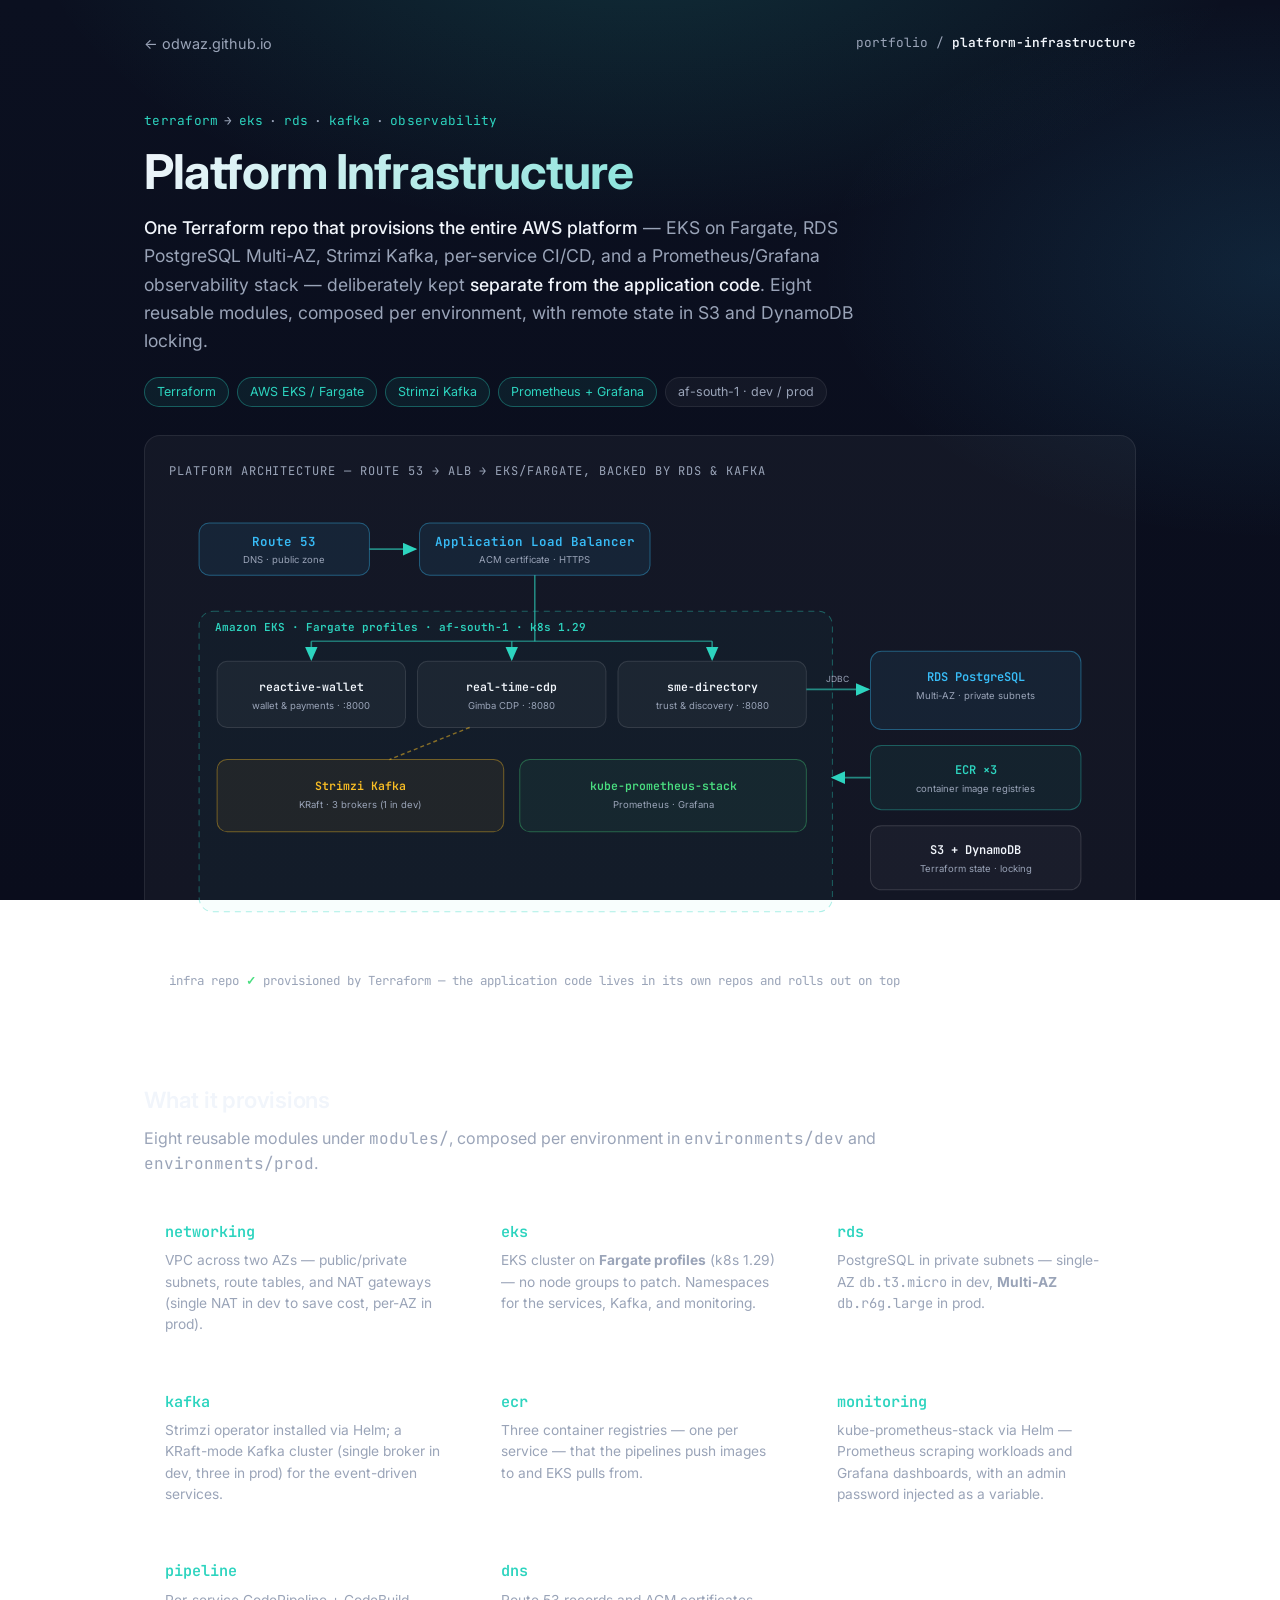
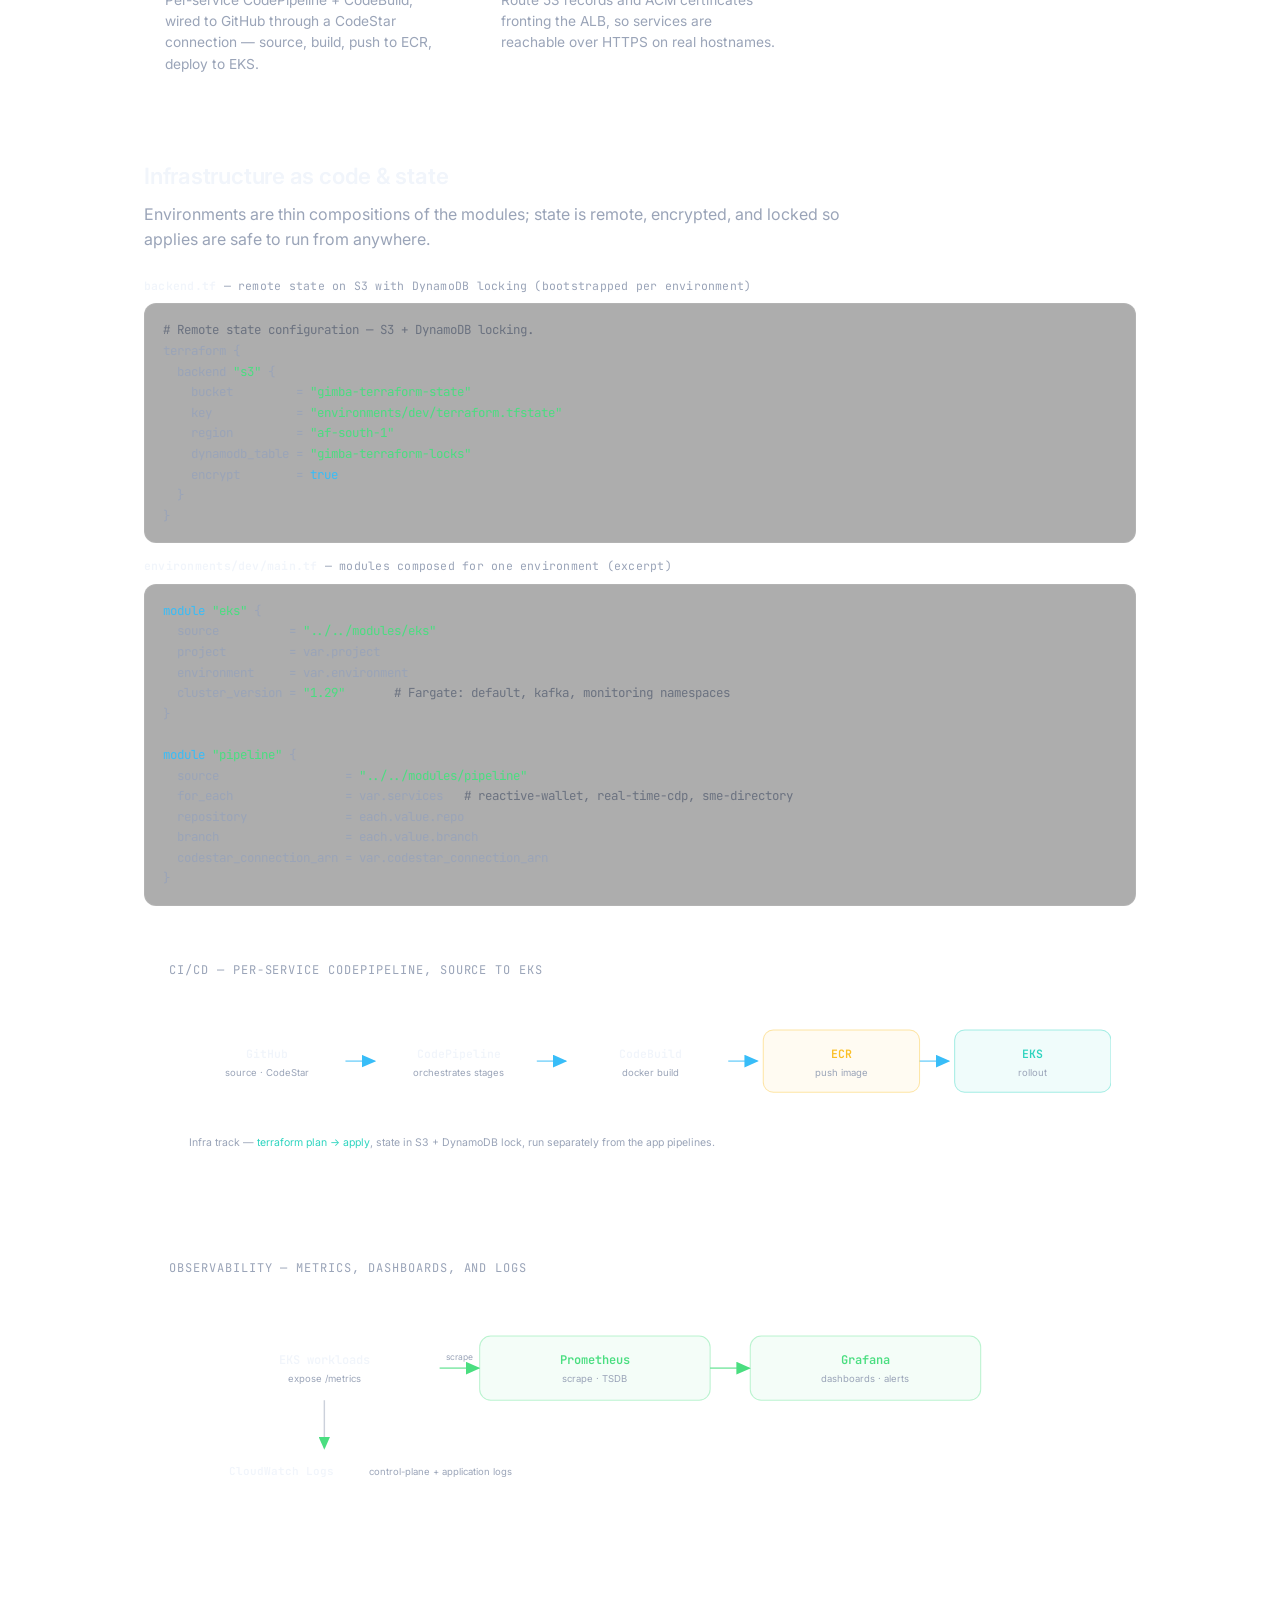
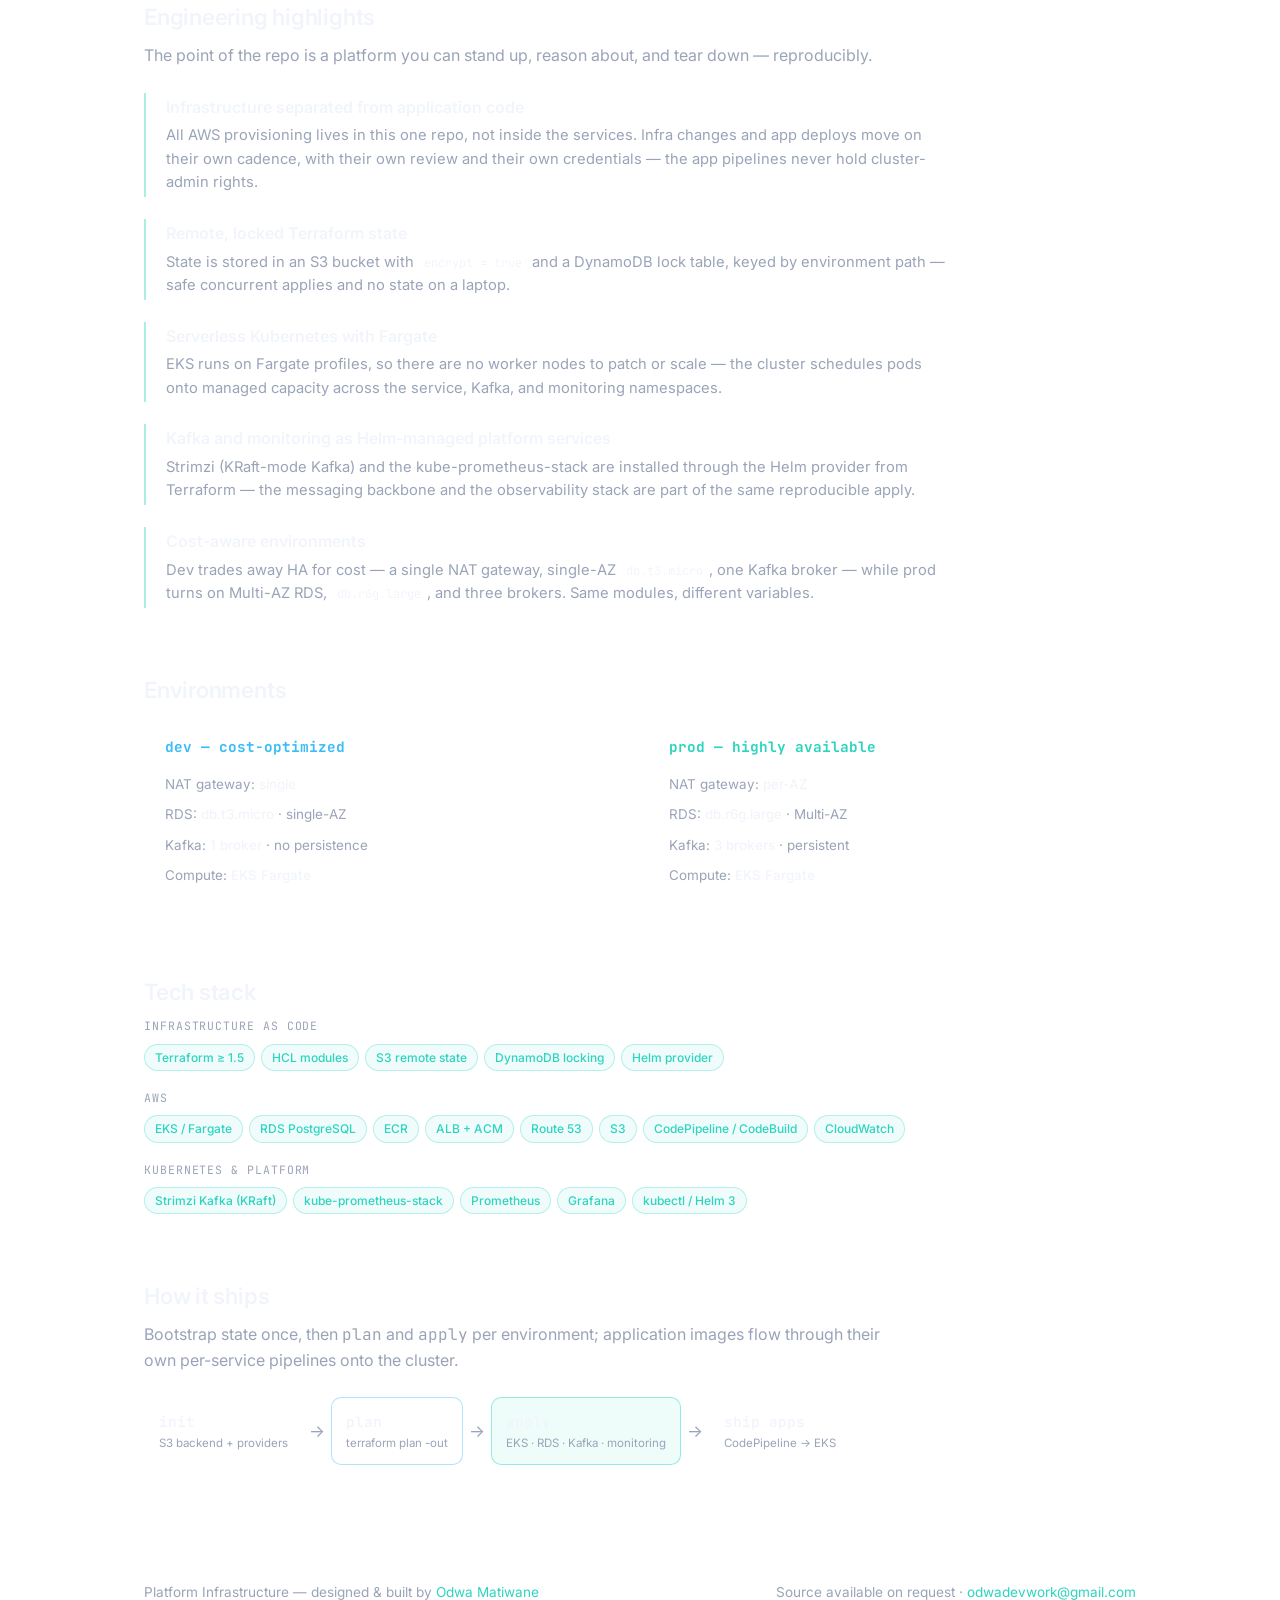
==== platform/index.html @ 1a5d166e "Portfolio: serve Platform write-up at /platform/ to avoid Pages URL clash The platform-infrastructur" ====
<!DOCTYPE html>
<html lang="en">
<head>
<meta charset="utf-8">
<meta name="viewport" content="width=device-width, initial-scale=1">
<title>Platform Infrastructure — Terraform, EKS &amp; Observability on AWS | Odwa Matiwane</title>
<meta name="description" content="One Terraform repo provisioning the whole AWS platform — EKS on Fargate, RDS PostgreSQL Multi-AZ, Strimzi Kafka, per-service CodePipeline, and Prometheus/Grafana — kept separate from application code.">
<link rel="icon" href="data:image/svg+xml,%3Csvg xmlns='http://www.w3.org/2000/svg' viewBox='0 0 64 64'%3E%3Cdefs%3E%3ClinearGradient id='g' x1='0' y1='0' x2='1' y2='1'%3E%3Cstop offset='0' stop-color='%232dd4bf'/%3E%3Cstop offset='.5' stop-color='%2338bdf8'/%3E%3Cstop offset='1' stop-color='%237aa2ff'/%3E%3C/linearGradient%3E%3C/defs%3E%3Ccircle cx='32' cy='32' r='32' fill='url(%23g)'/%3E%3Ctext x='32' y='42' font-family='Arial,sans-serif' font-size='26' font-weight='700' text-anchor='middle' fill='%230b1020'%3EOM%3C/text%3E%3C/svg%3E">
<link href="https://fonts.googleapis.com/css2?family=Inter:wght@400;500;600;700&family=JetBrains+Mono:wght@400;600&display=swap" rel="stylesheet">
<style>
  :root {
    --bg: #0b1020;
    --panel: rgba(255, 255, 255, 0.04);
    --border: rgba(255, 255, 255, 0.08);
    --border-strong: rgba(255, 255, 255, 0.18);
    --text: #f1f5fb;
    --muted: #9aa4b8;
    --accent: #2dd4bf;
    --accent-2: #38bdf8;
    --good: #4ade80;
    --amber: #fbbf24;
  }
  * { box-sizing: border-box; }
  html, body { margin: 0; padding: 0; }
  body {
    color: var(--text);
    font-family: 'Inter', -apple-system, BlinkMacSystemFont, "Segoe UI", Helvetica, Arial, sans-serif;
    line-height: 1.6;
    font-size: 16px;
    -webkit-font-smoothing: antialiased;
    min-height: 100vh;
    background:
      radial-gradient(ellipse 80% 60% at 50% -10%, rgba(45, 212, 191, 0.16), transparent 60%),
      radial-gradient(ellipse 60% 50% at 100% 30%, rgba(56, 189, 248, 0.12), transparent 60%),
      linear-gradient(180deg, #0b1020 0%, #0a0d1c 100%);
    background-attachment: fixed;
  }
  code, .mono { font-family: 'JetBrains Mono', ui-monospace, SFMono-Regular, Menlo, monospace; }
  a { color: var(--accent); text-decoration: none; transition: color 0.15s; }
  a:hover { color: var(--accent-2); }
  a:focus-visible { outline: 2px solid var(--accent); outline-offset: 3px; border-radius: 4px; }
  .wrap { max-width: 1040px; margin: 0 auto; padding: 32px 24px 80px; }

  .topbar {
    display: flex; justify-content: space-between; align-items: center;
    gap: 16px; flex-wrap: wrap; margin-bottom: 56px;
    font-size: 0.9rem;
  }
  .topbar .back { color: var(--muted); }
  .topbar .back:hover { color: var(--accent); }
  .topbar .crumb { color: var(--muted); font-family: 'JetBrains Mono', monospace; font-size: 0.8rem; }
  .topbar .crumb b { color: var(--text); font-weight: 600; }

  .eyebrow {
    font-family: 'JetBrains Mono', monospace;
    font-size: 0.8rem; letter-spacing: 0.02em;
    color: var(--accent);
    margin: 0 0 14px;
  }
  .eyebrow .sep { color: var(--muted); padding: 0 6px; }
  h1 {
    margin: 0 0 16px;
    font-size: clamp(2rem, 5vw, 3rem);
    font-weight: 700;
    letter-spacing: -0.02em;
    line-height: 1.1;
    background: linear-gradient(135deg, #f1f5fb 0%, #2dd4bf 100%);
    -webkit-background-clip: text;
    background-clip: text;
    color: transparent;
  }
  .thesis { color: var(--muted); font-size: 1.1rem; max-width: 740px; margin: 0 0 22px; }
  .thesis strong { color: var(--text); font-weight: 500; }
  .meta-row { display: flex; flex-wrap: wrap; gap: 8px; margin-bottom: 8px; }
  .pill {
    font-size: 0.78rem;
    padding: 4px 12px;
    border-radius: 999px;
    background: var(--panel);
    border: 1px solid var(--border);
    color: var(--muted);
  }
  .pill.hot { color: var(--accent); border-color: rgba(45,212,191,0.35); background: rgba(45,212,191,0.08); }

  h2 { font-size: 1.4rem; font-weight: 600; margin: 64px 0 8px; letter-spacing: -0.01em; }
  .section-sub { color: var(--muted); margin: 0 0 24px; max-width: 740px; }

  /* ---- Diagram cards ---- */
  .diagram-card {
    background: var(--panel);
    border: 1px solid var(--border);
    border-radius: 16px;
    padding: 26px 24px;
    margin-top: 28px;
  }
  .diagram-title {
    font-family: 'JetBrains Mono', monospace;
    font-size: 0.75rem; color: var(--muted);
    text-transform: uppercase; letter-spacing: 0.08em;
    margin: 0 0 20px;
  }
  .diagram-svg { display: block; }
  .diagram-foot {
    margin: 20px 0 0; padding-top: 16px;
    border-top: 1px dashed var(--border);
    font-size: 0.78rem; color: var(--muted);
    font-family: 'JetBrains Mono', monospace;
  }
  .diagram-foot b { color: var(--good); font-weight: 600; }

  /* ---- Features / modules ---- */
  .grid {
    display: grid;
    grid-template-columns: repeat(auto-fit, minmax(300px, 1fr));
    gap: 16px;
  }
  .feature {
    background: var(--panel);
    border: 1px solid var(--border);
    border-radius: 14px;
    padding: 18px 20px;
  }
  .feature h3 {
    margin: 0 0 6px; font-size: 0.95rem; font-weight: 600;
    font-family: 'JetBrains Mono', monospace;
    color: var(--accent);
  }
  .feature p { margin: 0; font-size: 0.86rem; color: var(--muted); line-height: 1.55; }

  /* ---- Highlights ---- */
  .hl { border-left: 2px solid rgba(45,212,191,0.4); padding: 2px 0 2px 20px; margin: 0 0 22px; }
  .hl h3 { margin: 0 0 4px; font-size: 1rem; font-weight: 600; }
  .hl p { margin: 0; color: var(--muted); font-size: 0.92rem; max-width: 780px; }
  .hl code {
    font-size: 0.82em; background: rgba(255,255,255,0.06);
    padding: 1px 6px; border-radius: 6px; color: var(--text);
  }

  /* ---- Code ---- */
  pre.tf {
    background: rgba(0,0,0,0.32);
    border: 1px solid var(--border);
    border-radius: 12px;
    padding: 16px 18px;
    overflow-x: auto;
    font-family: 'JetBrains Mono', monospace;
    font-size: 0.78rem;
    line-height: 1.65;
    color: var(--muted);
    margin: 0 0 14px;
  }
  pre.tf .k { color: var(--accent-2); }
  pre.tf .s { color: var(--good); }
  pre.tf .c { color: #6b7280; }
  .code-label {
    font-family: 'JetBrains Mono', monospace;
    font-size: 0.72rem; color: var(--muted);
    margin: 0 0 8px; letter-spacing: 0.02em;
  }
  .code-label b { color: var(--text); font-weight: 600; }

  /* ---- Env comparison ---- */
  .env-grid { display: grid; grid-template-columns: repeat(auto-fit, minmax(260px, 1fr)); gap: 16px; margin-top: 8px; }
  .env {
    background: var(--panel); border: 1px solid var(--border);
    border-radius: 14px; padding: 18px 20px;
  }
  .env h3 { margin: 0 0 12px; font-size: 0.9rem; font-family: 'JetBrains Mono', monospace; }
  .env.dev h3 { color: var(--accent-2); }
  .env.prod h3 { color: var(--accent); }
  .env ul { margin: 0; padding: 0; list-style: none; }
  .env li { font-size: 0.84rem; color: var(--muted); padding: 4px 0; border-bottom: 1px dashed rgba(255,255,255,0.06); }
  .env li:last-child { border-bottom: 0; }
  .env li b { color: var(--text); font-weight: 500; }

  /* ---- Stack ---- */
  .stack-group { margin-bottom: 18px; }
  .stack-label {
    font-family: 'JetBrains Mono', monospace;
    font-size: 0.72rem; text-transform: uppercase; letter-spacing: 0.08em;
    color: var(--muted); margin: 0 0 8px;
  }
  .chips { display: flex; flex-wrap: wrap; gap: 6px; }
  .chip {
    font-size: 0.75rem; font-weight: 500;
    padding: 3px 10px; border-radius: 999px;
    border: 1px solid rgba(45,212,191,0.3);
    background: rgba(45,212,191,0.07);
    color: var(--accent);
    white-space: nowrap;
  }

  .pipeline-scroll { overflow-x: auto; padding-bottom: 4px; }
  .pipeline { display: flex; flex-wrap: nowrap; min-width: min-content; }
  .stage {
    flex: 0 0 auto; min-width: 108px;
    display: flex; flex-direction: column; gap: 3px;
    padding: 12px 14px; margin-right: 28px;
    background: rgba(255,255,255,0.03);
    border: 1px solid var(--border);
    border-radius: 10px;
    position: relative;
  }
  .stage:last-child { margin-right: 0; }
  .stage:not(:last-child)::after {
    content: "\2192"; position: absolute; right: -23px; top: 50%;
    transform: translateY(-50%); color: var(--muted); font-size: 1.05rem;
  }
  .stage .s-name { font-weight: 600; font-size: 0.9rem; color: var(--text); font-family: 'JetBrains Mono', monospace; }
  .stage .s-meta { font-size: 0.72rem; color: var(--muted); line-height: 1.35; }
  .stage.quality { border-color: rgba(56,189,248,0.4); }
  .stage.deploy  { border-color: rgba(45,212,191,0.45); background: rgba(45,212,191,0.08); }

  footer {
    color: var(--muted);
    margin-top: 80px; padding-top: 32px;
    border-top: 1px solid var(--border);
    font-size: 0.85rem;
    display: flex; justify-content: space-between; flex-wrap: wrap; gap: 12px;
  }
</style>
</head>
<body>
<div class="wrap">

<nav class="topbar">
  <a class="back" href="https://odwaz.github.io/">&larr; odwaz.github.io</a>
  <span class="crumb">portfolio / <b>platform-infrastructure</b></span>
</nav>

<header>
  <p class="eyebrow">terraform<span class="sep">&rarr;</span>eks<span class="sep">&middot;</span>rds<span class="sep">&middot;</span>kafka<span class="sep">&middot;</span>observability</p>
  <h1>Platform Infrastructure</h1>
  <p class="thesis">
    <strong>One Terraform repo that provisions the entire AWS platform</strong> &mdash; EKS on Fargate,
    RDS PostgreSQL Multi-AZ, Strimzi Kafka, per-service CI/CD, and a Prometheus/Grafana observability
    stack &mdash; deliberately kept <strong>separate from the application code</strong>. Eight reusable modules,
    composed per environment, with remote state in S3 and DynamoDB locking.
  </p>
  <div class="meta-row">
    <span class="pill hot">Terraform</span>
    <span class="pill hot">AWS EKS / Fargate</span>
    <span class="pill hot">Strimzi Kafka</span>
    <span class="pill hot">Prometheus + Grafana</span>
    <span class="pill">af-south-1 &middot; dev / prod</span>
  </div>
</header>

<div class="diagram-card">
  <p class="diagram-title">Platform architecture &mdash; Route 53 &rarr; ALB &rarr; EKS/Fargate, backed by RDS &amp; Kafka</p>
  <svg class="diagram-svg" viewBox="0 0 940 432" width="100%" height="auto" role="img"
       aria-label="Route 53 routes through an ALB with ACM/HTTPS into an EKS cluster on Fargate running reactive-wallet, real-time-cdp and sme-directory, plus Strimzi Kafka and the kube-prometheus-stack; RDS PostgreSQL Multi-AZ, ECR image registries, and S3 with DynamoDB state sit alongside."
       font-family="Inter, -apple-system, Segoe UI, Helvetica, Arial, sans-serif">
    <defs>
      <marker id="pArr" markerWidth="9" markerHeight="8" refX="8" refY="4" orient="auto">
        <path d="M0,0 L9,4 L0,8 Z" fill="#2dd4bf"/>
      </marker>
    </defs>

    <!-- entry: Route 53 -> ALB -->
    <rect x="30" y="22" width="170" height="52" rx="10" fill="#38bdf8" fill-opacity="0.08" stroke="#38bdf8" stroke-opacity="0.4"/>
    <text x="115" y="45" text-anchor="middle" font-family="'JetBrains Mono', ui-monospace, monospace" font-weight="600" font-size="12.5" fill="#38bdf8">Route 53</text>
    <text x="115" y="62" text-anchor="middle" font-size="9.5" fill="#9aa4b8">DNS &#183; public zone</text>

    <line x1="200" y1="48" x2="246" y2="48" stroke="#2dd4bf" stroke-opacity="0.6" stroke-width="1.6" marker-end="url(#pArr)"/>

    <rect x="250" y="22" width="230" height="52" rx="10" fill="#38bdf8" fill-opacity="0.08" stroke="#38bdf8" stroke-opacity="0.4"/>
    <text x="365" y="45" text-anchor="middle" font-family="'JetBrains Mono', ui-monospace, monospace" font-weight="600" font-size="12.5" fill="#38bdf8">Application Load Balancer</text>
    <text x="365" y="62" text-anchor="middle" font-size="9.5" fill="#9aa4b8">ACM certificate &#183; HTTPS</text>

    <!-- ALB down into cluster + bus to services -->
    <line x1="365" y1="74" x2="365" y2="140" stroke="#2dd4bf" stroke-opacity="0.6" stroke-width="1.6"/>
    <line x1="142" y1="140" x2="542" y2="140" stroke="#2dd4bf" stroke-opacity="0.5" stroke-width="1.6"/>
    <g stroke="#2dd4bf" stroke-opacity="0.6" stroke-width="1.6" marker-end="url(#pArr)">
      <line x1="142" y1="140" x2="142" y2="158"/>
      <line x1="342" y1="140" x2="342" y2="158"/>
      <line x1="542" y1="140" x2="542" y2="158"/>
    </g>

    <!-- EKS cluster container -->
    <rect x="30" y="110" width="632" height="300" rx="14" fill="#2dd4bf" fill-opacity="0.03" stroke="#2dd4bf" stroke-opacity="0.38" stroke-dasharray="6 5"/>
    <text x="46" y="130" font-family="'JetBrains Mono', ui-monospace, monospace" font-weight="600" font-size="11" fill="#2dd4bf">Amazon EKS &#183; Fargate profiles &#183; af-south-1 &#183; k8s 1.29</text>

    <!-- service pods -->
    <g>
      <rect x="48"  y="160" width="188" height="66" rx="10" fill="#ffffff" fill-opacity="0.04" stroke="#ffffff" stroke-opacity="0.12"/>
      <rect x="248" y="160" width="188" height="66" rx="10" fill="#ffffff" fill-opacity="0.04" stroke="#ffffff" stroke-opacity="0.12"/>
      <rect x="448" y="160" width="188" height="66" rx="10" fill="#ffffff" fill-opacity="0.04" stroke="#ffffff" stroke-opacity="0.12"/>
    </g>
    <g font-family="'JetBrains Mono', ui-monospace, monospace" font-weight="600" font-size="11.5" fill="#f1f5fb">
      <text x="142" y="190" text-anchor="middle">reactive-wallet</text>
      <text x="342" y="190" text-anchor="middle">real-time-cdp</text>
      <text x="542" y="190" text-anchor="middle">sme-directory</text>
    </g>
    <g font-size="9.5" fill="#9aa4b8" text-anchor="middle">
      <text x="142" y="208">wallet &amp; payments &#183; :8000</text>
      <text x="342" y="208">Gimba CDP &#183; :8080</text>
      <text x="542" y="208">trust &amp; discovery &#183; :8080</text>
    </g>

    <!-- platform pods: kafka + monitoring -->
    <rect x="48" y="258" width="286" height="72" rx="10" fill="#fbbf24" fill-opacity="0.06" stroke="#fbbf24" stroke-opacity="0.4"/>
    <text x="191" y="288" text-anchor="middle" font-family="'JetBrains Mono', ui-monospace, monospace" font-weight="600" font-size="11.5" fill="#fbbf24">Strimzi Kafka</text>
    <text x="191" y="306" text-anchor="middle" font-size="9.5" fill="#9aa4b8">KRaft &#183; 3 brokers (1 in dev)</text>

    <rect x="350" y="258" width="286" height="72" rx="10" fill="#4ade80" fill-opacity="0.06" stroke="#4ade80" stroke-opacity="0.36"/>
    <text x="493" y="288" text-anchor="middle" font-family="'JetBrains Mono', ui-monospace, monospace" font-weight="600" font-size="11.5" fill="#4ade80">kube-prometheus-stack</text>
    <text x="493" y="306" text-anchor="middle" font-size="9.5" fill="#9aa4b8">Prometheus &#183; Grafana</text>

    <!-- services -> kafka (produce/consume) -->
    <line x1="300" y1="226" x2="220" y2="258" stroke="#fbbf24" stroke-opacity="0.5" stroke-width="1.4" stroke-dasharray="4 3"/>

    <!-- right column: data + registries -->
    <rect x="700" y="150" width="210" height="78" rx="11" fill="#38bdf8" fill-opacity="0.07" stroke="#38bdf8" stroke-opacity="0.4"/>
    <text x="805" y="180" text-anchor="middle" font-family="'JetBrains Mono', ui-monospace, monospace" font-weight="600" font-size="12" fill="#38bdf8">RDS PostgreSQL</text>
    <text x="805" y="198" text-anchor="middle" font-size="9.5" fill="#9aa4b8">Multi-AZ &#183; private subnets</text>

    <rect x="700" y="244" width="210" height="64" rx="11" fill="#2dd4bf" fill-opacity="0.06" stroke="#2dd4bf" stroke-opacity="0.36"/>
    <text x="805" y="272" text-anchor="middle" font-family="'JetBrains Mono', ui-monospace, monospace" font-weight="600" font-size="12" fill="#2dd4bf">ECR &#215;3</text>
    <text x="805" y="290" text-anchor="middle" font-size="9.5" fill="#9aa4b8">container image registries</text>

    <rect x="700" y="324" width="210" height="64" rx="11" fill="#ffffff" fill-opacity="0.03" stroke="#ffffff" stroke-opacity="0.14"/>
    <text x="805" y="352" text-anchor="middle" font-family="'JetBrains Mono', ui-monospace, monospace" font-weight="600" font-size="12" fill="#f1f5fb">S3 + DynamoDB</text>
    <text x="805" y="370" text-anchor="middle" font-size="9.5" fill="#9aa4b8">Terraform state &#183; locking</text>

    <!-- service -> RDS -->
    <line x1="636" y1="188" x2="698" y2="188" stroke="#2dd4bf" stroke-opacity="0.6" stroke-width="1.6" marker-end="url(#pArr)"/>
    <text x="667" y="181" text-anchor="middle" font-size="8.5" fill="#9aa4b8">JDBC</text>
    <!-- ECR -> cluster (image pull, points left) -->
    <line x1="700" y1="276" x2="662" y2="276" stroke="#2dd4bf" stroke-opacity="0.6" stroke-width="1.6" marker-end="url(#pArr)"/>
  </svg>
  <p class="diagram-foot">infra repo <b>&#10003;</b> provisioned by Terraform &mdash; the application code lives in its own repos and rolls out on top</p>
</div>

<h2>What it provisions</h2>
<p class="section-sub">Eight reusable modules under <code class="mono">modules/</code>, composed per environment in <code class="mono">environments/dev</code> and <code class="mono">environments/prod</code>.</p>
<div class="grid">
  <div class="feature">
    <h3>networking</h3>
    <p>VPC across two AZs &mdash; public/private subnets, route tables, and NAT gateways (single NAT in dev to save cost, per-AZ in prod).</p>
  </div>
  <div class="feature">
    <h3>eks</h3>
    <p>EKS cluster on <b>Fargate profiles</b> (k8s 1.29) &mdash; no node groups to patch. Namespaces for the services, Kafka, and monitoring.</p>
  </div>
  <div class="feature">
    <h3>rds</h3>
    <p>PostgreSQL in private subnets &mdash; single-AZ <code class="mono">db.t3.micro</code> in dev, <b>Multi-AZ</b> <code class="mono">db.r6g.large</code> in prod.</p>
  </div>
  <div class="feature">
    <h3>kafka</h3>
    <p>Strimzi operator installed via Helm; a KRaft-mode Kafka cluster (single broker in dev, three in prod) for the event-driven services.</p>
  </div>
  <div class="feature">
    <h3>ecr</h3>
    <p>Three container registries &mdash; one per service &mdash; that the pipelines push images to and EKS pulls from.</p>
  </div>
  <div class="feature">
    <h3>monitoring</h3>
    <p>kube-prometheus-stack via Helm &mdash; Prometheus scraping workloads and Grafana dashboards, with an admin password injected as a variable.</p>
  </div>
  <div class="feature">
    <h3>pipeline</h3>
    <p>Per-service CodePipeline + CodeBuild, wired to GitHub through a CodeStar connection &mdash; source, build, push to ECR, deploy to EKS.</p>
  </div>
  <div class="feature">
    <h3>dns</h3>
    <p>Route 53 records and ACM certificates fronting the ALB, so services are reachable over HTTPS on real hostnames.</p>
  </div>
</div>

<h2>Infrastructure as code &amp; state</h2>
<p class="section-sub">Environments are thin compositions of the modules; state is remote, encrypted, and locked so applies are safe to run from anywhere.</p>

<p class="code-label"><b>backend.tf</b> &mdash; remote state on S3 with DynamoDB locking (bootstrapped per environment)</p>
<pre class="tf"><span class="c"># Remote state configuration — S3 + DynamoDB locking.</span>
terraform {
  backend <span class="s">"s3"</span> {
    bucket         = <span class="s">"gimba-terraform-state"</span>
    key            = <span class="s">"environments/dev/terraform.tfstate"</span>
    region         = <span class="s">"af-south-1"</span>
    dynamodb_table = <span class="s">"gimba-terraform-locks"</span>
    encrypt        = <span class="k">true</span>
  }
}</pre>

<p class="code-label"><b>environments/dev/main.tf</b> &mdash; modules composed for one environment (excerpt)</p>
<pre class="tf"><span class="k">module</span> <span class="s">"eks"</span> {
  source          = <span class="s">"../../modules/eks"</span>
  project         = var.project
  environment     = var.environment
  cluster_version = <span class="s">"1.29"</span>       <span class="c"># Fargate: default, kafka, monitoring namespaces</span>
}

<span class="k">module</span> <span class="s">"pipeline"</span> {
  source                  = <span class="s">"../../modules/pipeline"</span>
  for_each                = var.services   <span class="c"># reactive-wallet, real-time-cdp, sme-directory</span>
  repository              = each.value.repo
  branch                  = each.value.branch
  codestar_connection_arn = var.codestar_connection_arn
}</pre>

<div class="diagram-card">
  <p class="diagram-title">CI/CD &mdash; per-service CodePipeline, source to EKS</p>
  <svg class="diagram-svg" viewBox="0 0 940 176" width="100%" height="auto" role="img"
       aria-label="Each service has a CodePipeline: GitHub source via CodeStar connection, CodeBuild builds and pushes a Docker image to ECR, then EKS rolls it out. Infrastructure itself is applied on a separate Terraform track with state in S3 and DynamoDB."
       font-family="Inter, -apple-system, Segoe UI, Helvetica, Arial, sans-serif">
    <defs>
      <marker id="cArr" markerWidth="9" markerHeight="8" refX="8" refY="4" orient="auto">
        <path d="M0,0 L9,4 L0,8 Z" fill="#38bdf8"/>
      </marker>
    </defs>
    <g stroke="#38bdf8" stroke-opacity="0.6" stroke-width="1.6" marker-end="url(#cArr)">
      <line x1="176" y1="61" x2="205" y2="61"/>
      <line x1="367" y1="61" x2="396" y2="61"/>
      <line x1="558" y1="61" x2="587" y2="61"/>
      <line x1="749" y1="61" x2="778" y2="61"/>
    </g>
    <g>
      <rect x="20"  y="30" width="156" height="62" rx="10" fill="#ffffff" fill-opacity="0.04" stroke="#ffffff" stroke-opacity="0.12"/>
      <rect x="211" y="30" width="156" height="62" rx="10" fill="#ffffff" fill-opacity="0.04" stroke="#ffffff" stroke-opacity="0.12"/>
      <rect x="402" y="30" width="156" height="62" rx="10" fill="#ffffff" fill-opacity="0.04" stroke="#ffffff" stroke-opacity="0.12"/>
      <rect x="593" y="30" width="156" height="62" rx="10" fill="#fbbf24" fill-opacity="0.06" stroke="#fbbf24" stroke-opacity="0.4"/>
      <rect x="784" y="30" width="156" height="62" rx="10" fill="#2dd4bf" fill-opacity="0.07" stroke="#2dd4bf" stroke-opacity="0.42"/>
    </g>
    <g font-family="'JetBrains Mono', ui-monospace, monospace" font-weight="600" font-size="11.5" text-anchor="middle">
      <text x="98"  y="58" fill="#f1f5fb">GitHub</text>
      <text x="289" y="58" fill="#f1f5fb">CodePipeline</text>
      <text x="480" y="58" fill="#f1f5fb">CodeBuild</text>
      <text x="671" y="58" fill="#fbbf24">ECR</text>
      <text x="862" y="58" fill="#2dd4bf">EKS</text>
    </g>
    <g font-size="9.5" fill="#9aa4b8" text-anchor="middle">
      <text x="98"  y="76">source &#183; CodeStar</text>
      <text x="289" y="76">orchestrates stages</text>
      <text x="480" y="76">docker build</text>
      <text x="671" y="76">push image</text>
      <text x="862" y="76">rollout</text>
    </g>
    <line x1="20" y1="120" x2="920" y2="120" stroke="#ffffff" stroke-opacity="0.10" stroke-width="1" stroke-dasharray="4 4"/>
    <text x="20" y="146" font-size="10.5" fill="#9aa4b8">Infra track &#8212; <tspan fill="#2dd4bf">terraform plan &#8594; apply</tspan>, state in S3 + DynamoDB lock, run separately from the app pipelines.</text>
  </svg>
</div>

<div class="diagram-card">
  <p class="diagram-title">Observability &mdash; metrics, dashboards, and logs</p>
  <svg class="diagram-svg" viewBox="0 0 940 210" width="100%" height="auto" role="img"
       aria-label="Prometheus scrapes /metrics from the EKS workloads and stores them; Grafana renders dashboards and alerts on top; CloudWatch Logs captures control-plane and application logs."
       font-family="Inter, -apple-system, Segoe UI, Helvetica, Arial, sans-serif">
    <defs>
      <marker id="oArr" markerWidth="9" markerHeight="8" refX="8" refY="4" orient="auto">
        <path d="M0,0 L9,4 L0,8 Z" fill="#4ade80"/>
      </marker>
    </defs>
    <g stroke="#4ade80" stroke-opacity="0.6" stroke-width="1.6" marker-end="url(#oArr)">
      <line x1="270" y1="70" x2="309" y2="70"/>
      <line x1="540" y1="70" x2="579" y2="70"/>
    </g>
    <rect x="40"  y="38" width="230" height="64" rx="11" fill="#ffffff" fill-opacity="0.04" stroke="#ffffff" stroke-opacity="0.12"/>
    <rect x="310" y="38" width="230" height="64" rx="11" fill="#4ade80" fill-opacity="0.06" stroke="#4ade80" stroke-opacity="0.36"/>
    <rect x="580" y="38" width="230" height="64" rx="11" fill="#4ade80" fill-opacity="0.06" stroke="#4ade80" stroke-opacity="0.36"/>
    <g font-family="'JetBrains Mono', ui-monospace, monospace" font-weight="600" font-size="12" text-anchor="middle">
      <text x="155" y="66" fill="#f1f5fb">EKS workloads</text>
      <text x="425" y="66" fill="#4ade80">Prometheus</text>
      <text x="695" y="66" fill="#4ade80">Grafana</text>
    </g>
    <g font-size="9.5" fill="#9aa4b8" text-anchor="middle">
      <text x="155" y="84">expose /metrics</text>
      <text x="425" y="84">scrape &#183; TSDB</text>
      <text x="695" y="84">dashboards &#183; alerts</text>
    </g>
    <text x="290" y="62" text-anchor="middle" font-size="8.5" fill="#9aa4b8">scrape</text>

    <!-- logs -->
    <line x1="155" y1="102" x2="155" y2="150" stroke="#9aa4b8" stroke-opacity="0.5" stroke-width="1.4" marker-end="url(#oArr)"/>
    <rect x="40" y="150" width="500" height="44" rx="10" fill="#ffffff" fill-opacity="0.03" stroke="#ffffff" stroke-opacity="0.12"/>
    <text x="60" y="177" font-family="'JetBrains Mono', ui-monospace, monospace" font-weight="600" font-size="11" fill="#f1f5fb">CloudWatch Logs</text>
    <text x="200" y="177" font-size="9.5" fill="#9aa4b8">control-plane + application logs</text>
  </svg>
</div>

<h2>Engineering highlights</h2>
<p class="section-sub">The point of the repo is a platform you can stand up, reason about, and tear down &mdash; reproducibly.</p>

<div class="hl">
  <h3>Infrastructure separated from application code</h3>
  <p>All AWS provisioning lives in this one repo, not inside the services. Infra changes and app deploys move on their own cadence, with their own review and their own credentials &mdash; the app pipelines never hold cluster-admin rights.</p>
</div>
<div class="hl">
  <h3>Remote, locked Terraform state</h3>
  <p>State is stored in an S3 bucket with <code>encrypt = true</code> and a DynamoDB lock table, keyed by environment path &mdash; safe concurrent applies and no state on a laptop.</p>
</div>
<div class="hl">
  <h3>Serverless Kubernetes with Fargate</h3>
  <p>EKS runs on Fargate profiles, so there are no worker nodes to patch or scale &mdash; the cluster schedules pods onto managed capacity across the service, Kafka, and monitoring namespaces.</p>
</div>
<div class="hl">
  <h3>Kafka and monitoring as Helm-managed platform services</h3>
  <p>Strimzi (KRaft-mode Kafka) and the kube-prometheus-stack are installed through the Helm provider from Terraform &mdash; the messaging backbone and the observability stack are part of the same reproducible apply.</p>
</div>
<div class="hl">
  <h3>Cost-aware environments</h3>
  <p>Dev trades away HA for cost &mdash; a single NAT gateway, single-AZ <code>db.t3.micro</code>, one Kafka broker &mdash; while prod turns on Multi-AZ RDS, <code>db.r6g.large</code>, and three brokers. Same modules, different variables.</p>
</div>

<h2>Environments</h2>
<div class="env-grid">
  <div class="env dev">
    <h3>dev &mdash; cost-optimized</h3>
    <ul>
      <li>NAT gateway: <b>single</b></li>
      <li>RDS: <b>db.t3.micro</b> &middot; single-AZ</li>
      <li>Kafka: <b>1 broker</b> &middot; no persistence</li>
      <li>Compute: <b>EKS Fargate</b></li>
    </ul>
  </div>
  <div class="env prod">
    <h3>prod &mdash; highly available</h3>
    <ul>
      <li>NAT gateway: <b>per-AZ</b></li>
      <li>RDS: <b>db.r6g.large</b> &middot; Multi-AZ</li>
      <li>Kafka: <b>3 brokers</b> &middot; persistent</li>
      <li>Compute: <b>EKS Fargate</b></li>
    </ul>
  </div>
</div>

<h2>Tech stack</h2>
<div class="stack-group">
  <p class="stack-label">Infrastructure as code</p>
  <div class="chips">
    <span class="chip">Terraform &ge; 1.5</span><span class="chip">HCL modules</span><span class="chip">S3 remote state</span><span class="chip">DynamoDB locking</span><span class="chip">Helm provider</span>
  </div>
</div>
<div class="stack-group">
  <p class="stack-label">AWS</p>
  <div class="chips">
    <span class="chip">EKS / Fargate</span><span class="chip">RDS PostgreSQL</span><span class="chip">ECR</span><span class="chip">ALB + ACM</span><span class="chip">Route 53</span><span class="chip">S3</span><span class="chip">CodePipeline / CodeBuild</span><span class="chip">CloudWatch</span>
  </div>
</div>
<div class="stack-group">
  <p class="stack-label">Kubernetes &amp; platform</p>
  <div class="chips">
    <span class="chip">Strimzi Kafka (KRaft)</span><span class="chip">kube-prometheus-stack</span><span class="chip">Prometheus</span><span class="chip">Grafana</span><span class="chip">kubectl / Helm 3</span>
  </div>
</div>

<h2>How it ships</h2>
<p class="section-sub">Bootstrap state once, then <code class="mono">plan</code> and <code class="mono">apply</code> per environment; application images flow through their own per-service pipelines onto the cluster.</p>
<div class="pipeline-scroll">
  <div class="pipeline">
    <div class="stage"><span class="s-name">init</span><span class="s-meta">S3 backend + providers</span></div>
    <div class="stage quality"><span class="s-name">plan</span><span class="s-meta">terraform plan -out</span></div>
    <div class="stage deploy"><span class="s-name">apply</span><span class="s-meta">EKS &middot; RDS &middot; Kafka &middot; monitoring</span></div>
    <div class="stage"><span class="s-name">ship apps</span><span class="s-meta">CodePipeline &rarr; EKS</span></div>
  </div>
</div>

<footer>
  <span>Platform Infrastructure &mdash; designed &amp; built by <a href="https://odwaz.github.io/">Odwa Matiwane</a></span>
  <span>Source available on request &middot; <a href="mailto:odwadevwork@gmail.com">odwadevwork@gmail.com</a></span>
</footer>

</div>
</body>
</html>
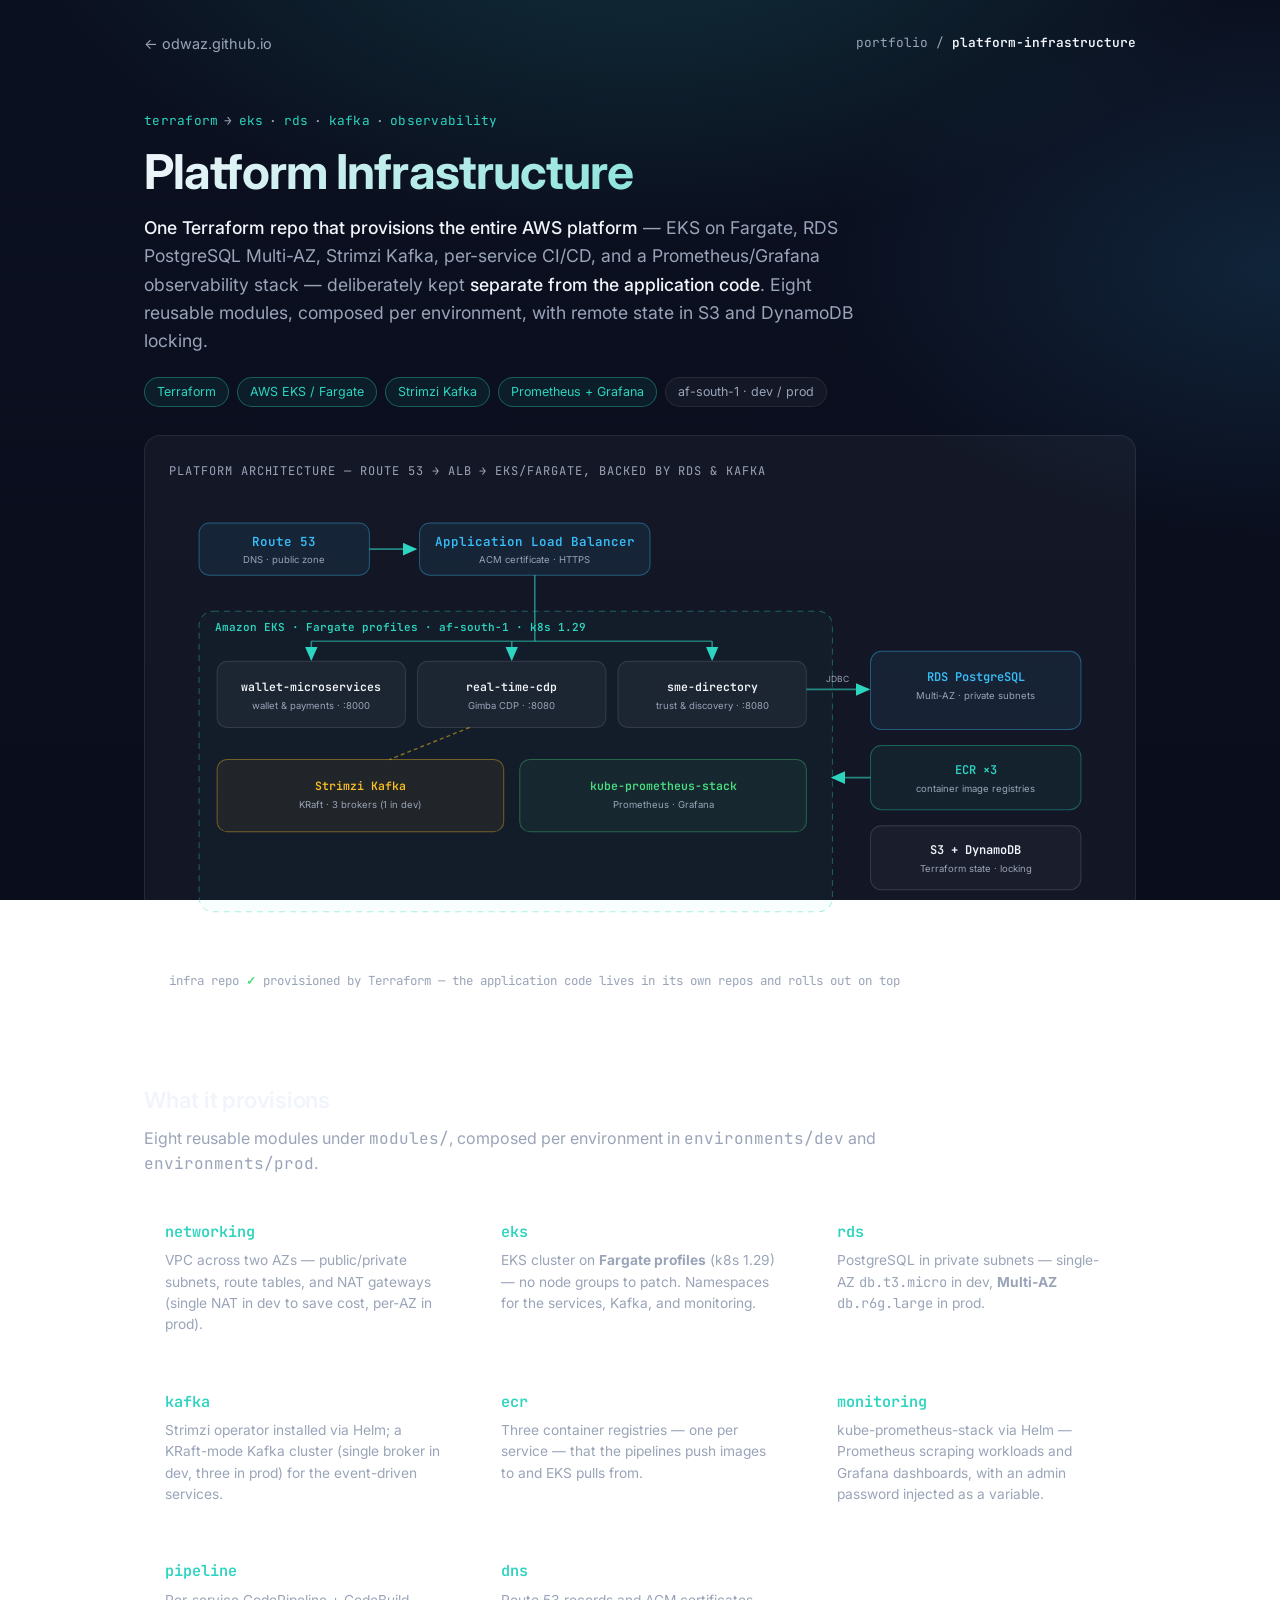
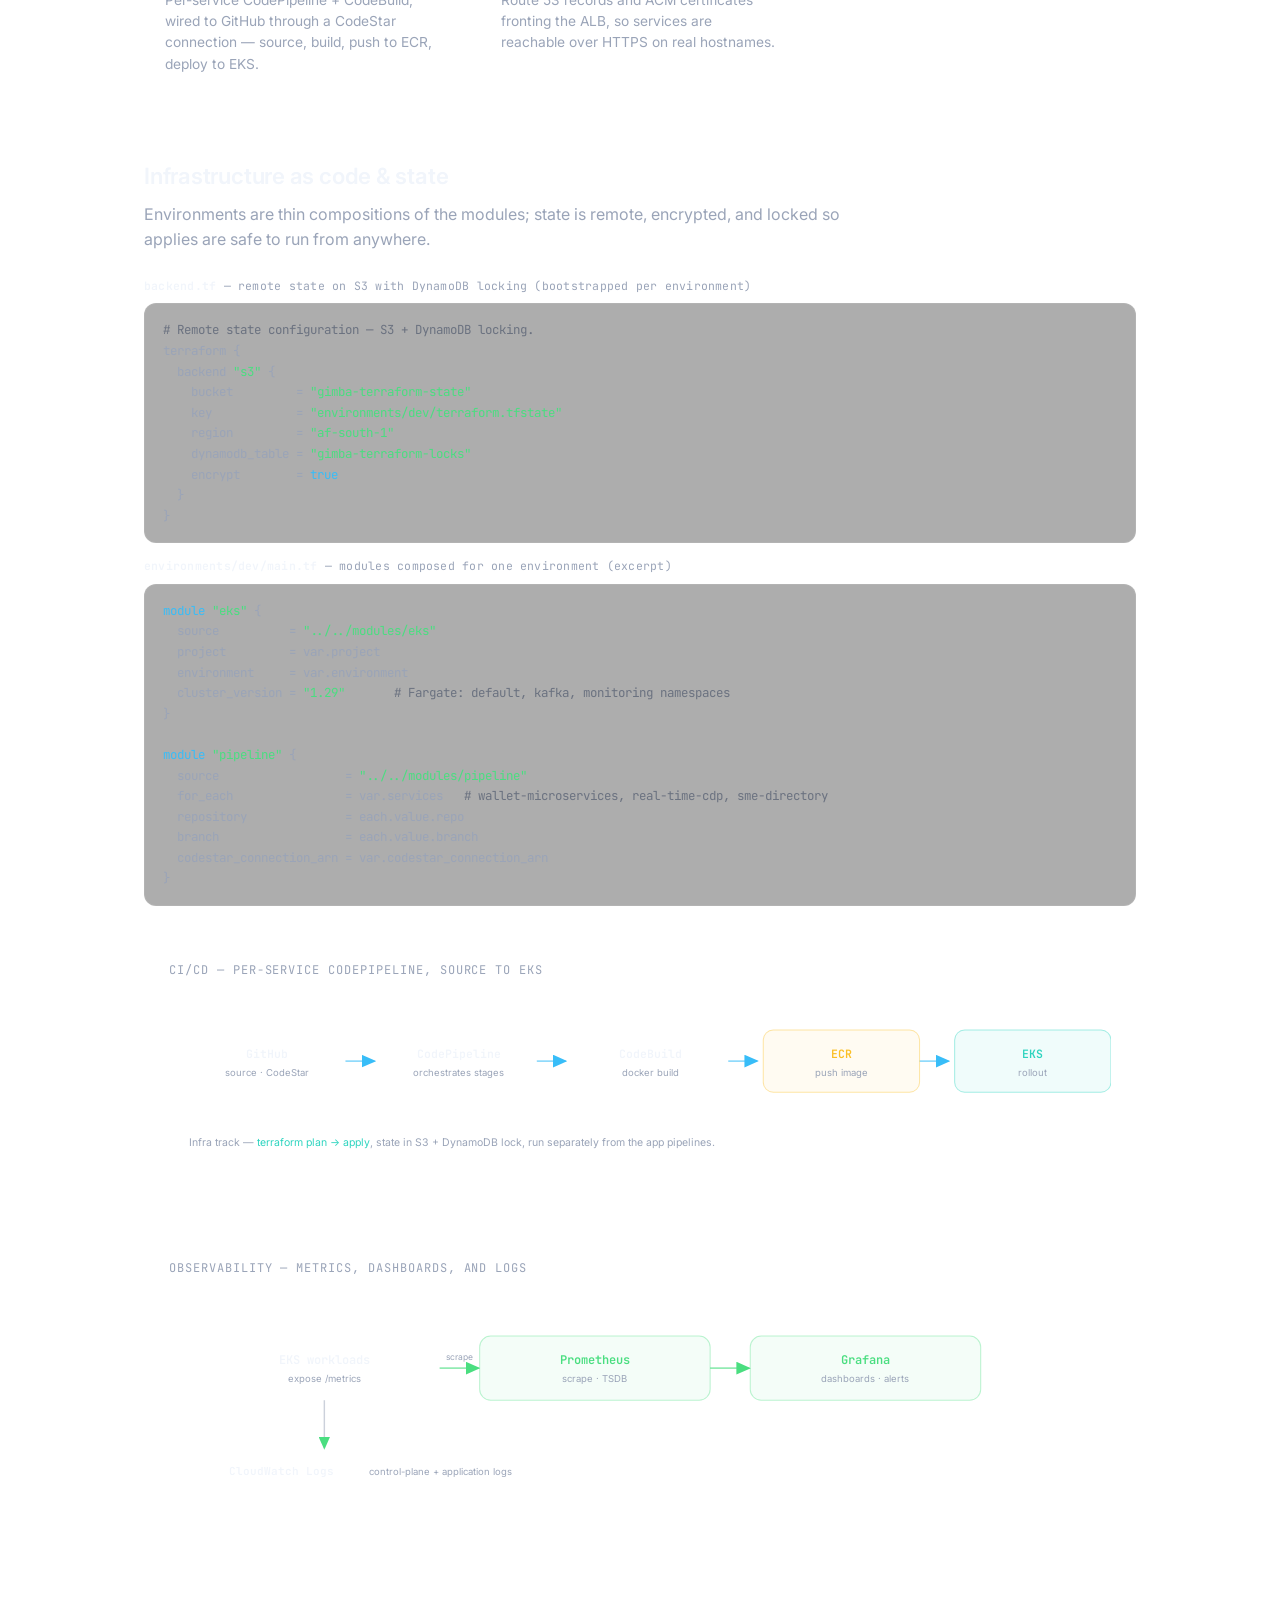
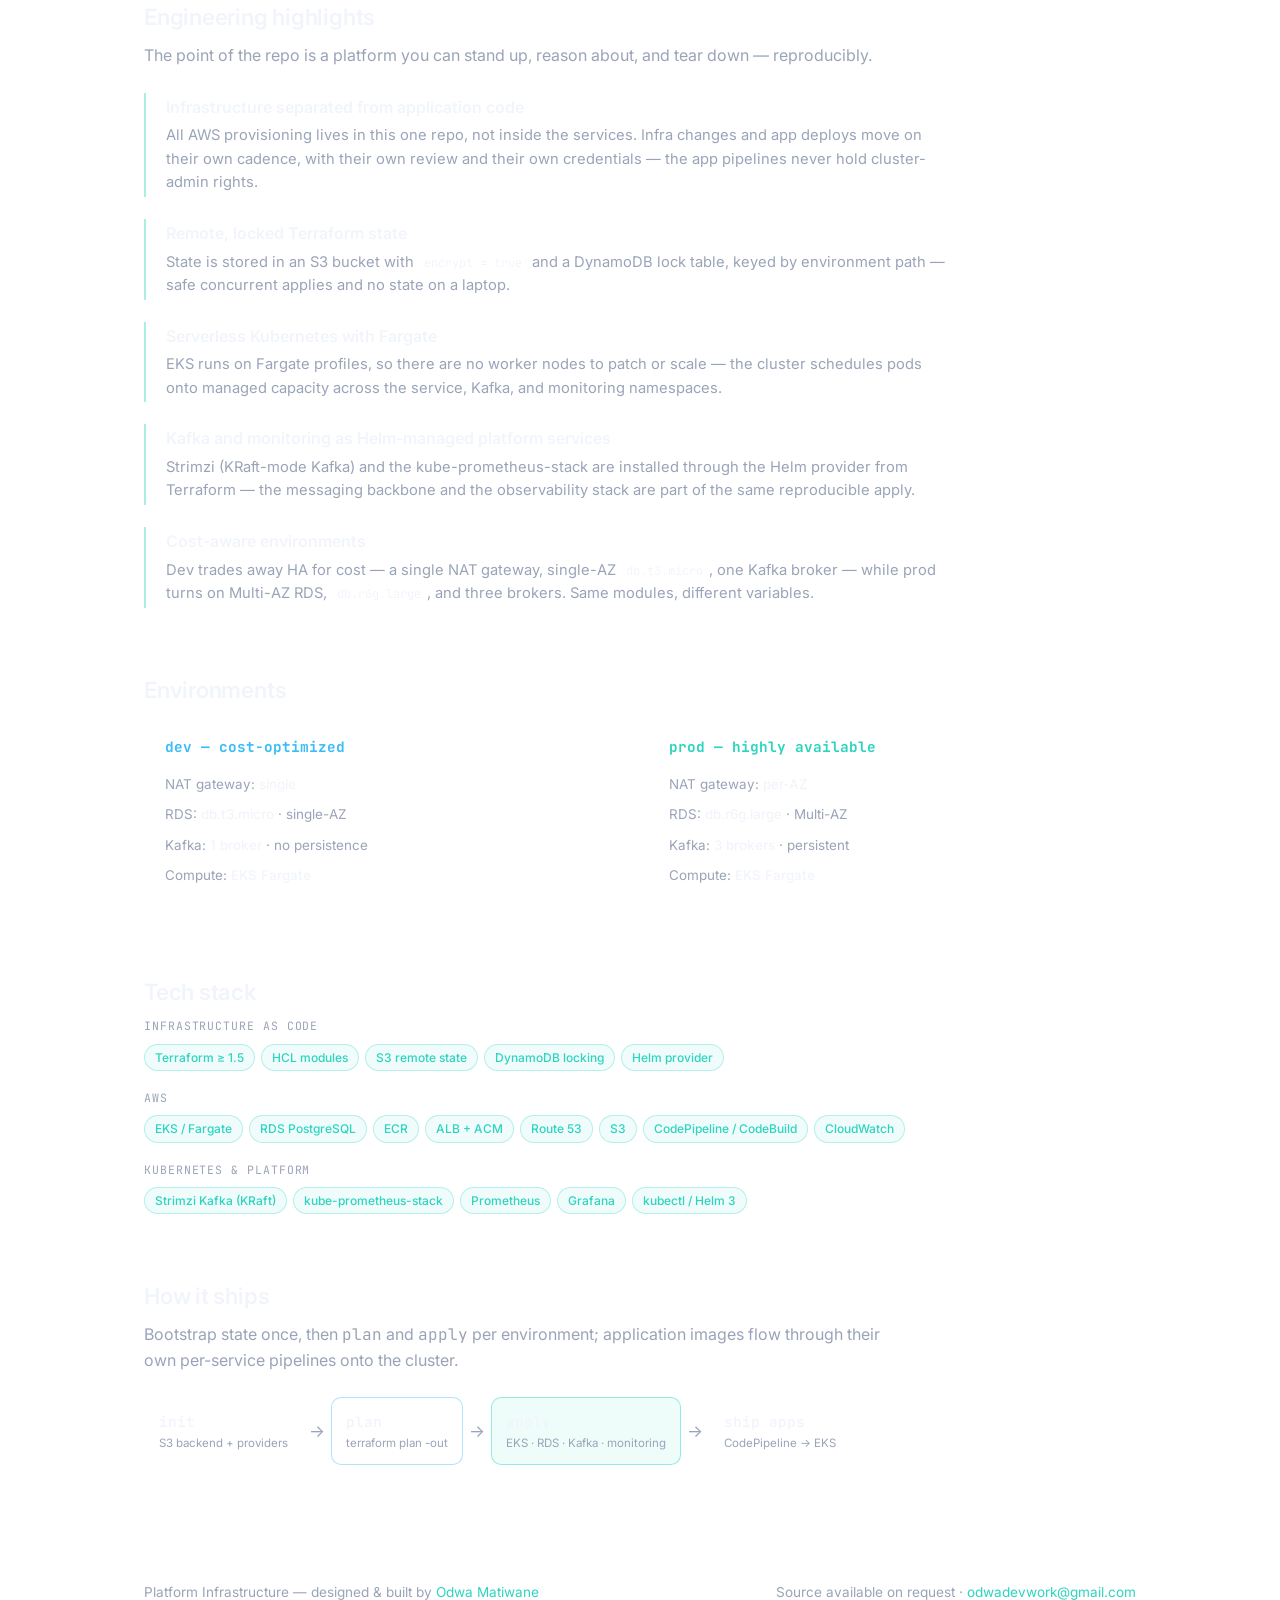
==== commit 7141593a: "Platform write-up: label wallet service as wallet-microservices Match the featured-project name show" ====
--- a/platform/index.html
+++ b/platform/index.html
@@ -249,7 +249,7 @@
 <div class="diagram-card">
   <p class="diagram-title">Platform architecture &mdash; Route 53 &rarr; ALB &rarr; EKS/Fargate, backed by RDS &amp; Kafka</p>
   <svg class="diagram-svg" viewBox="0 0 940 432" width="100%" height="auto" role="img"
-       aria-label="Route 53 routes through an ALB with ACM/HTTPS into an EKS cluster on Fargate running reactive-wallet, real-time-cdp and sme-directory, plus Strimzi Kafka and the kube-prometheus-stack; RDS PostgreSQL Multi-AZ, ECR image registries, and S3 with DynamoDB state sit alongside."
+       aria-label="Route 53 routes through an ALB with ACM/HTTPS into an EKS cluster on Fargate running wallet-microservices, real-time-cdp and sme-directory, plus Strimzi Kafka and the kube-prometheus-stack; RDS PostgreSQL Multi-AZ, ECR image registries, and S3 with DynamoDB state sit alongside."
        font-family="Inter, -apple-system, Segoe UI, Helvetica, Arial, sans-serif">
     <defs>
       <marker id="pArr" markerWidth="9" markerHeight="8" refX="8" refY="4" orient="auto">
@@ -288,7 +288,7 @@
       <rect x="448" y="160" width="188" height="66" rx="10" fill="#ffffff" fill-opacity="0.04" stroke="#ffffff" stroke-opacity="0.12"/>
     </g>
     <g font-family="'JetBrains Mono', ui-monospace, monospace" font-weight="600" font-size="11.5" fill="#f1f5fb">
-      <text x="142" y="190" text-anchor="middle">reactive-wallet</text>
+      <text x="142" y="190" text-anchor="middle">wallet-microservices</text>
       <text x="342" y="190" text-anchor="middle">real-time-cdp</text>
       <text x="542" y="190" text-anchor="middle">sme-directory</text>
     </g>
@@ -394,7 +394,7 @@
 
 <span class="k">module</span> <span class="s">"pipeline"</span> {
   source                  = <span class="s">"../../modules/pipeline"</span>
-  for_each                = var.services   <span class="c"># reactive-wallet, real-time-cdp, sme-directory</span>
+  for_each                = var.services   <span class="c"># wallet-microservices, real-time-cdp, sme-directory</span>
   repository              = each.value.repo
   branch                  = each.value.branch
   codestar_connection_arn = var.codestar_connection_arn
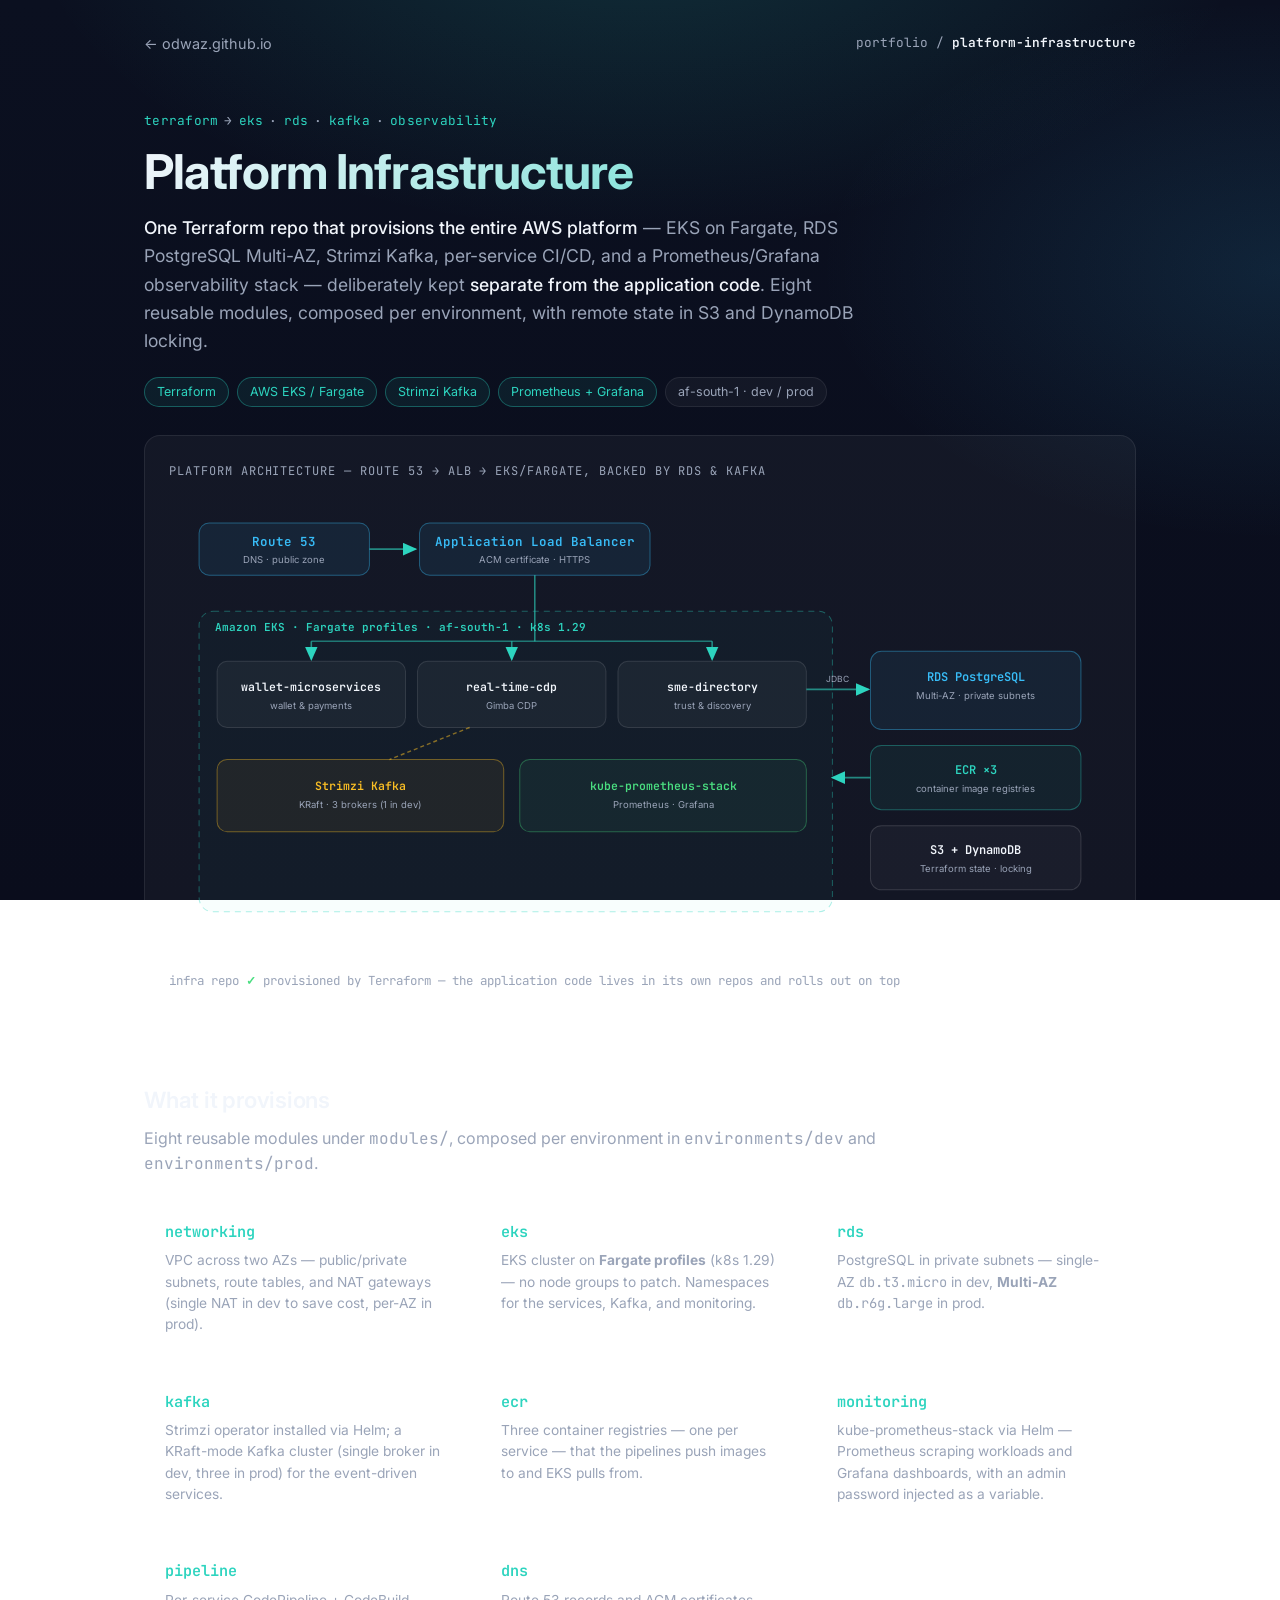
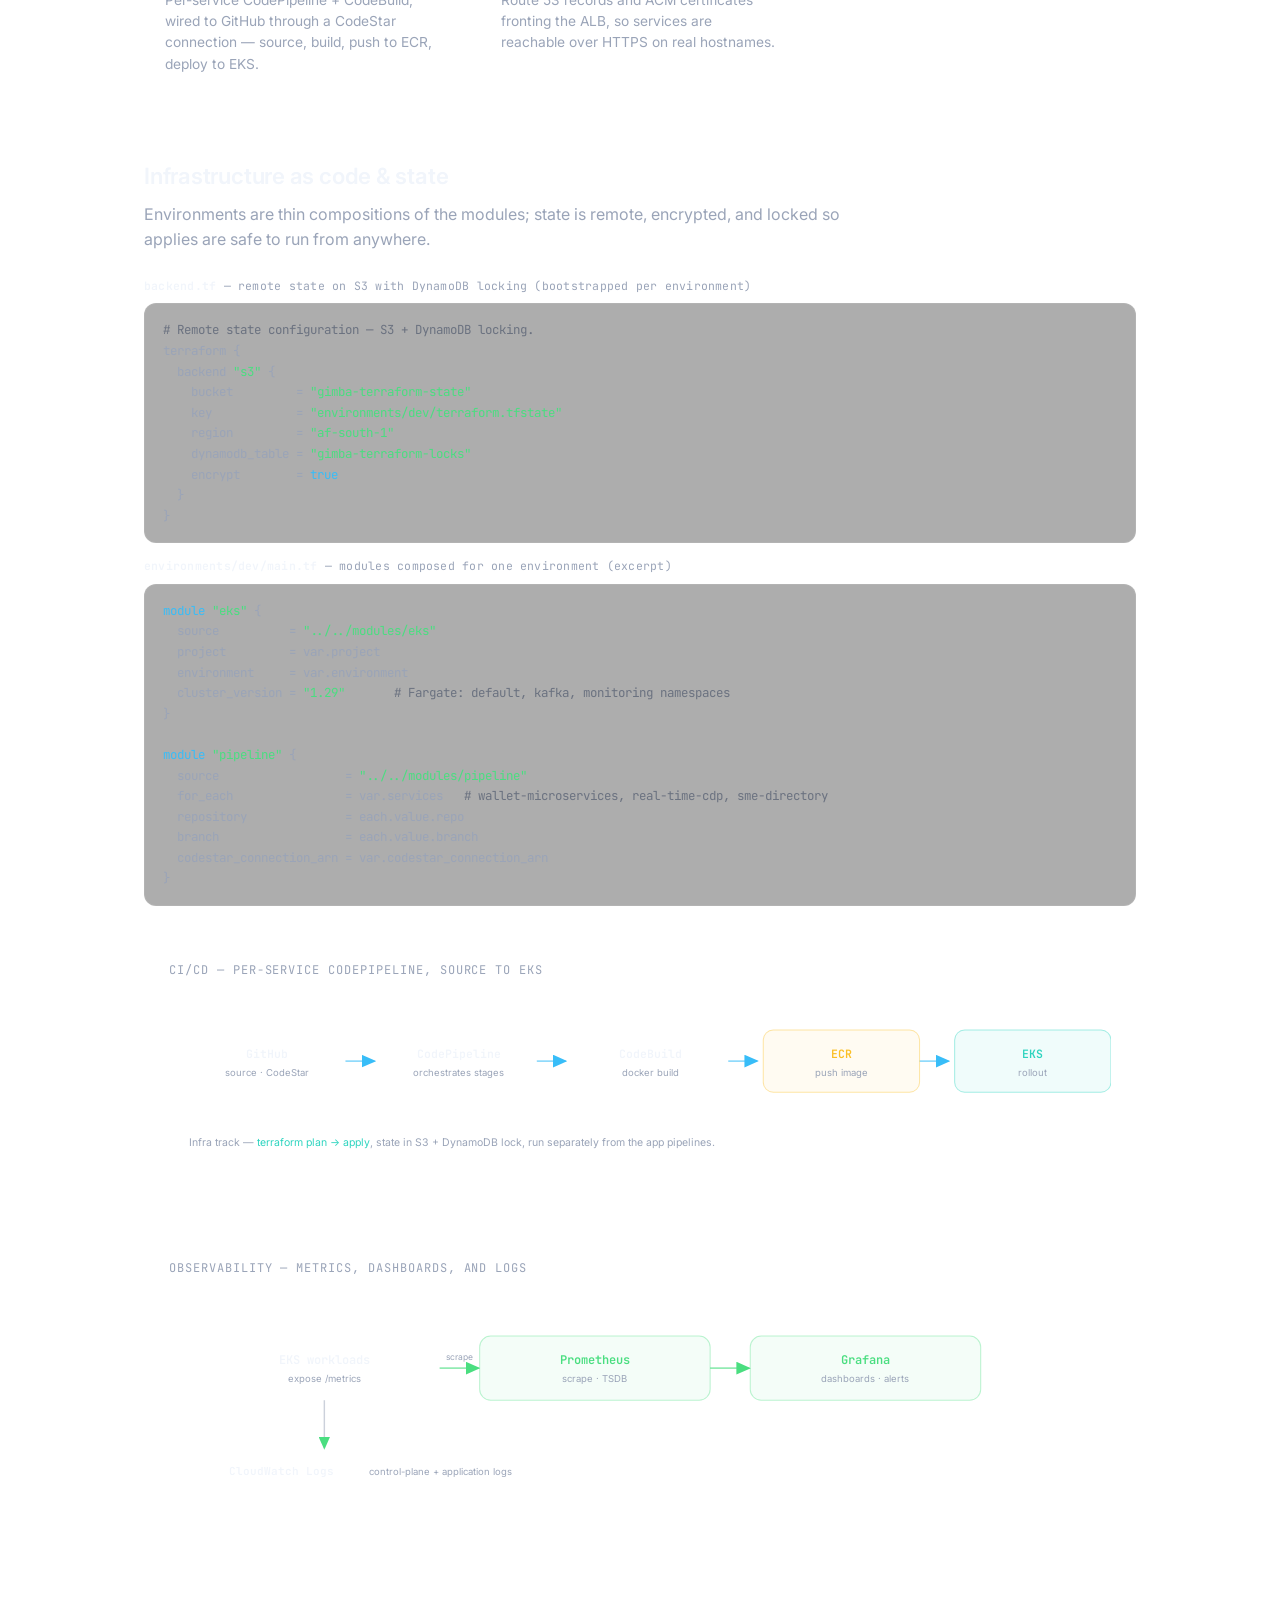
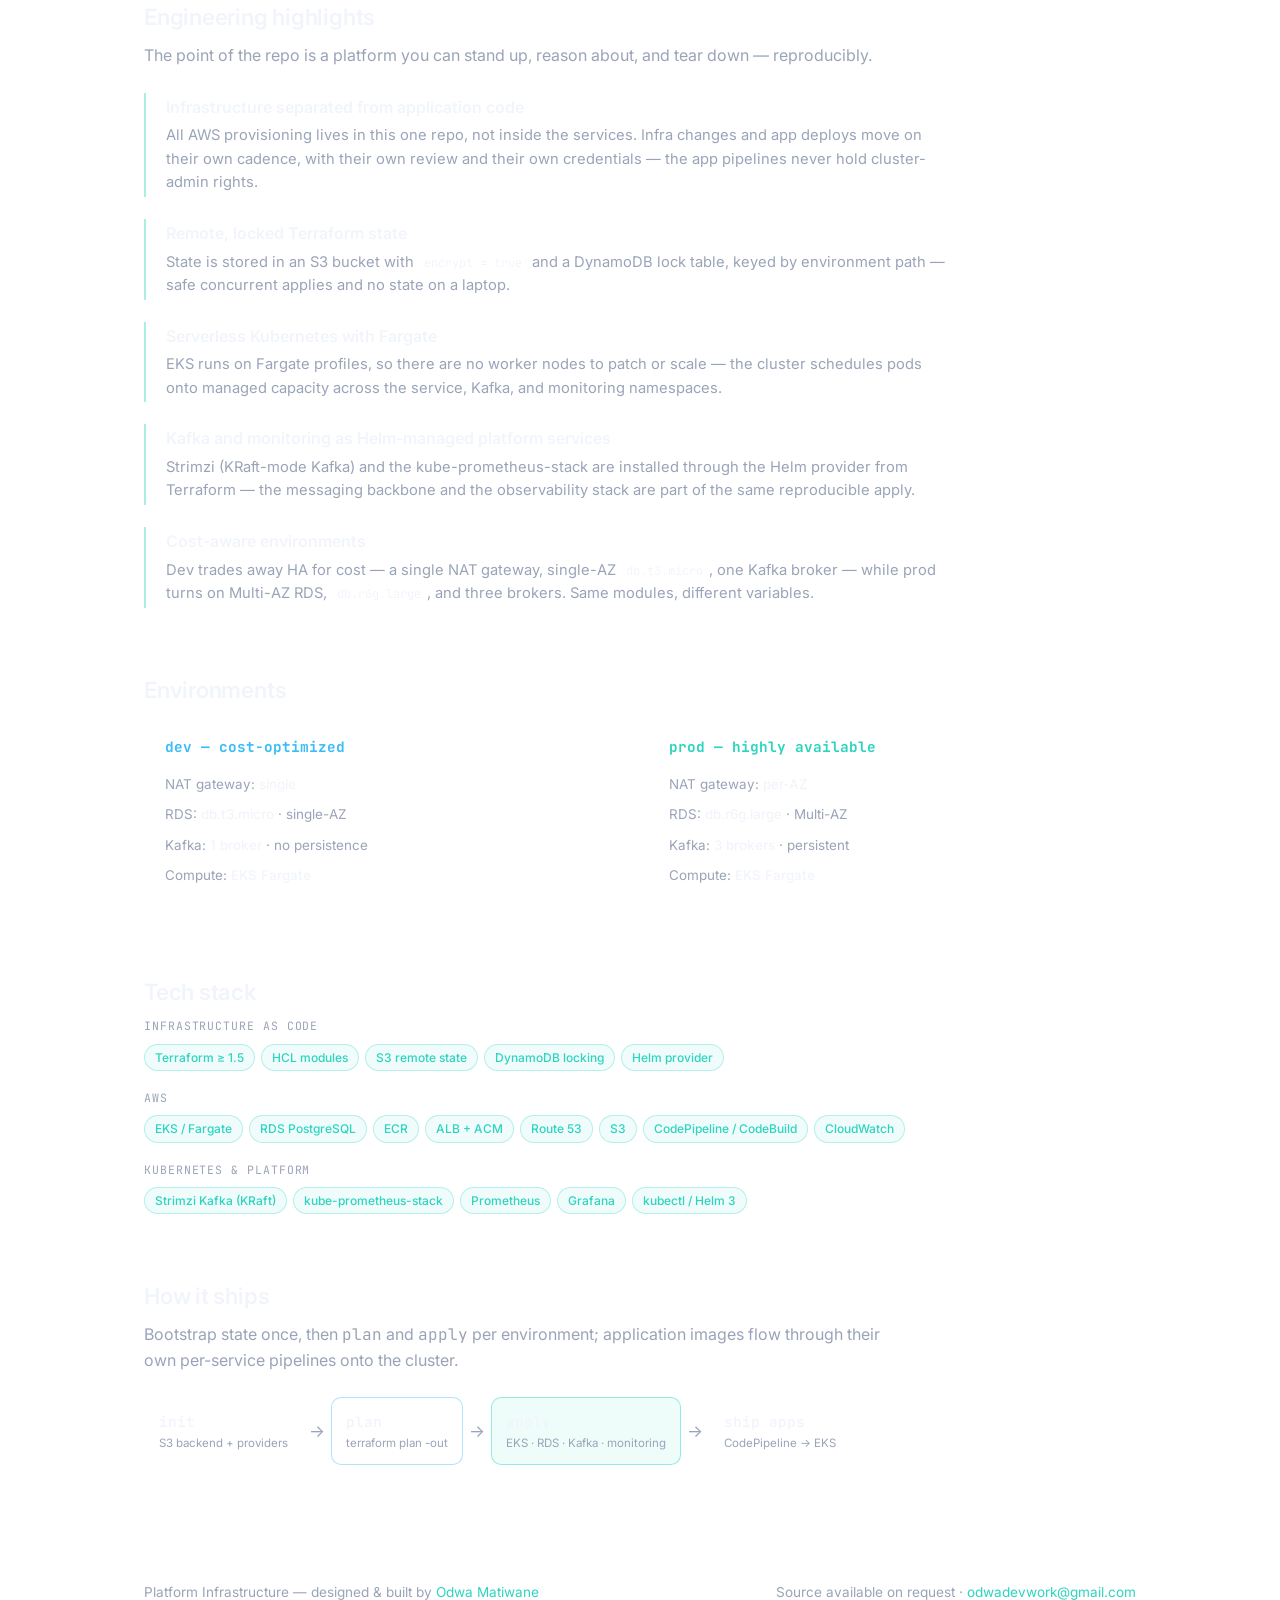
==== commit 35bff700: "Platform write-up: drop port labels from service pods Co-Authored-By: Claude Opus 4.8 <noreply@anthr" ====
--- a/platform/index.html
+++ b/platform/index.html
@@ -293,9 +293,9 @@
       <text x="542" y="190" text-anchor="middle">sme-directory</text>
     </g>
     <g font-size="9.5" fill="#9aa4b8" text-anchor="middle">
-      <text x="142" y="208">wallet &amp; payments &#183; :8000</text>
-      <text x="342" y="208">Gimba CDP &#183; :8080</text>
-      <text x="542" y="208">trust &amp; discovery &#183; :8080</text>
+      <text x="142" y="208">wallet &amp; payments</text>
+      <text x="342" y="208">Gimba CDP</text>
+      <text x="542" y="208">trust &amp; discovery</text>
     </g>
 
     <!-- platform pods: kafka + monitoring -->
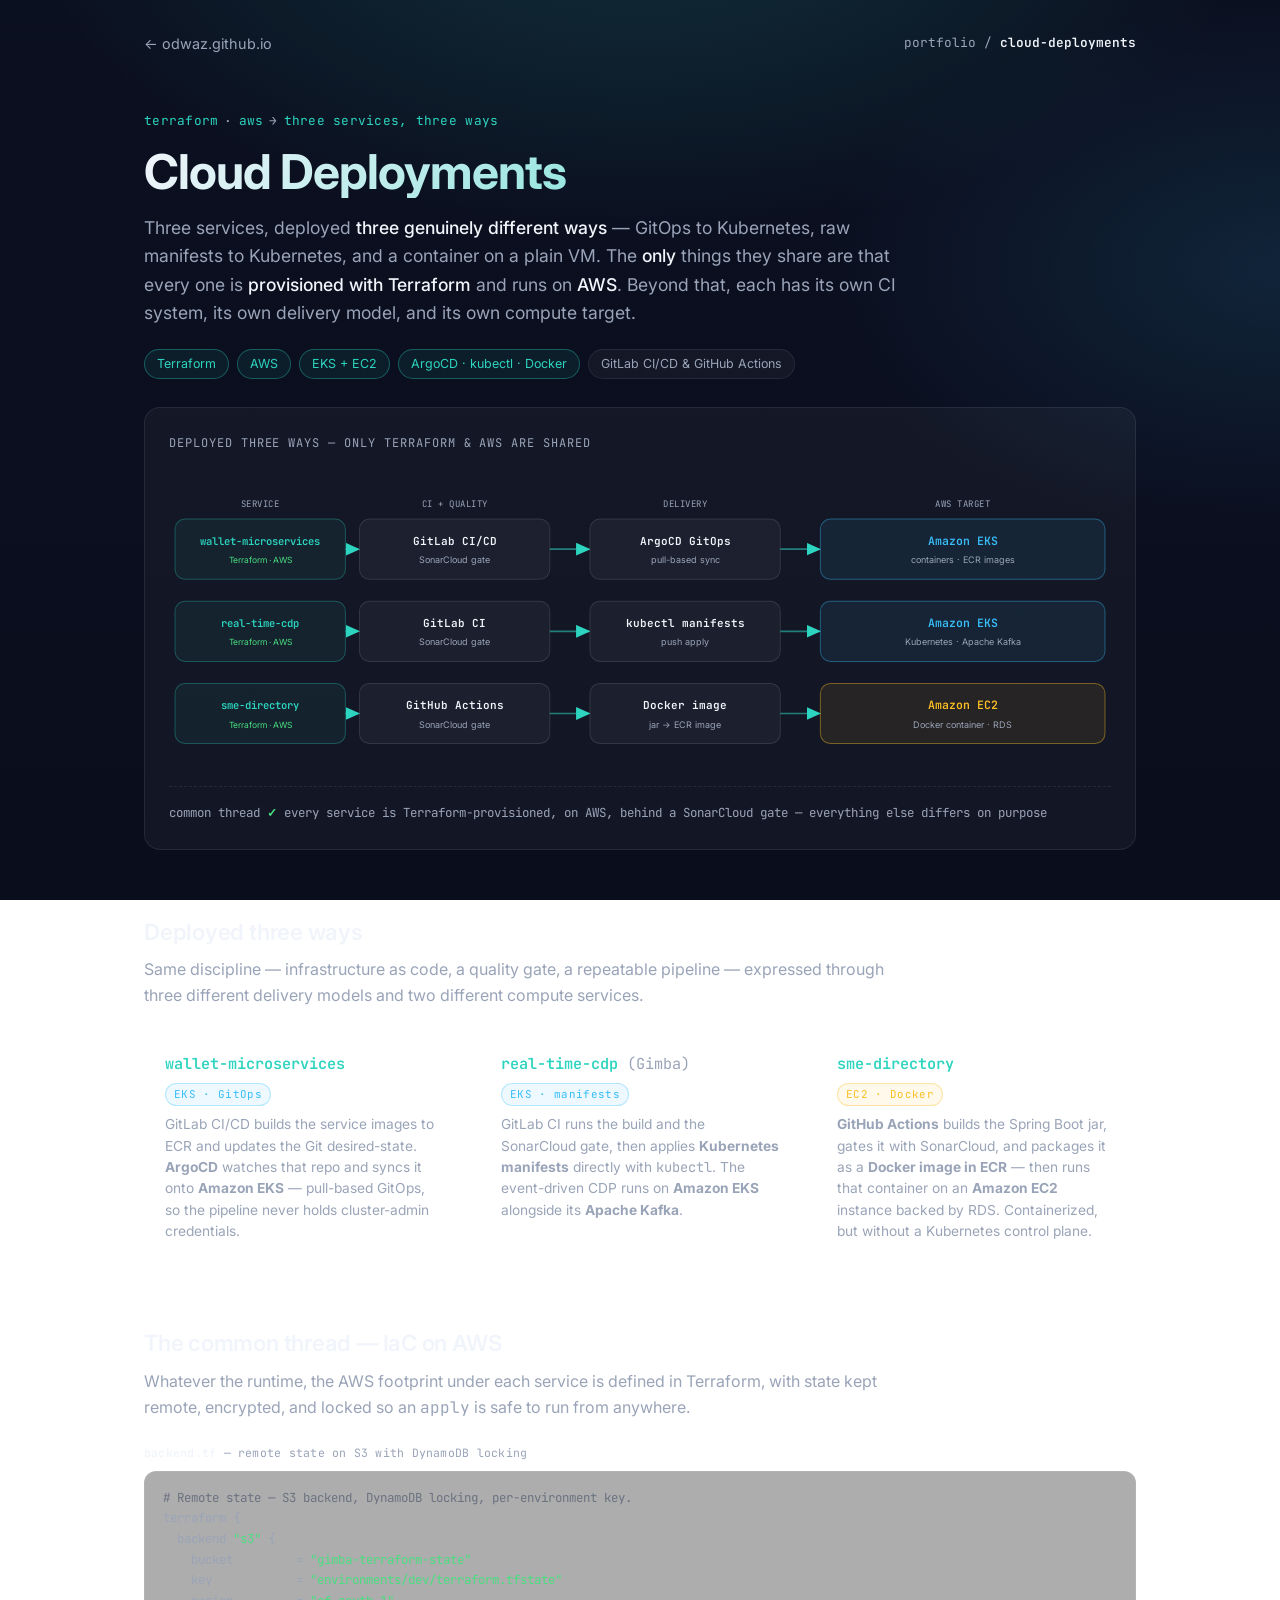
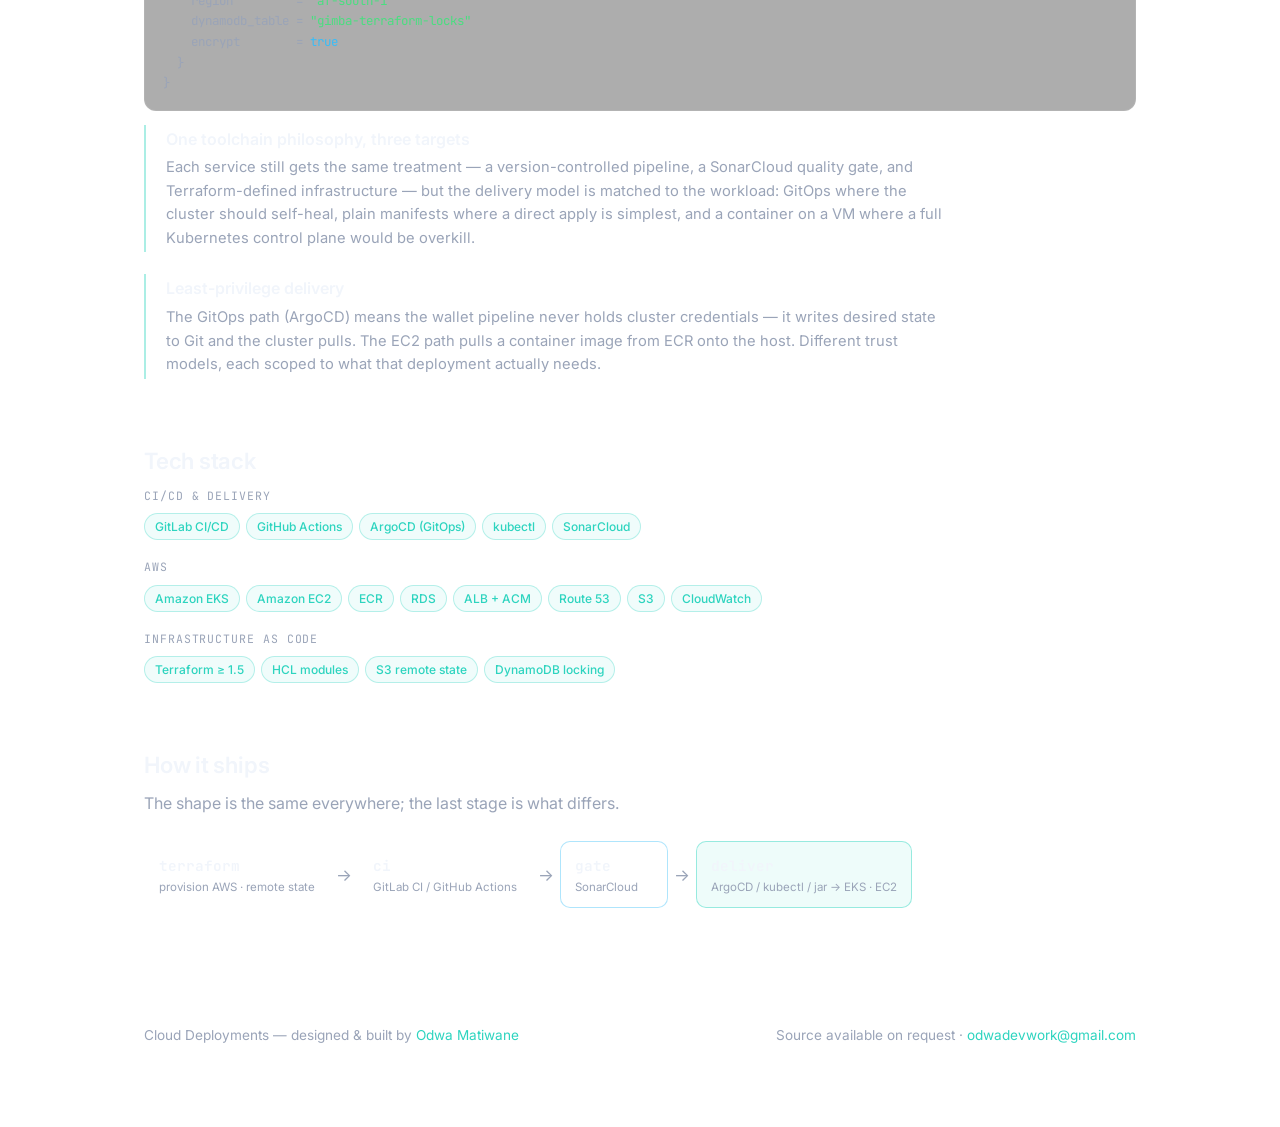
==== commit bfafe302: "Recast DevOps write-up as "Cloud Deployments"; show two-sided profile Replace the single-cluster "Pl" ====
--- a/platform/index.html
+++ b/platform/index.html
@@ -3,8 +3,8 @@
 <head>
 <meta charset="utf-8">
 <meta name="viewport" content="width=device-width, initial-scale=1">
-<title>Platform Infrastructure — Terraform, EKS &amp; Observability on AWS | Odwa Matiwane</title>
-<meta name="description" content="One Terraform repo provisioning the whole AWS platform — EKS on Fargate, RDS PostgreSQL Multi-AZ, Strimzi Kafka, per-service CodePipeline, and Prometheus/Grafana — kept separate from application code.">
+<title>Cloud Deployments — Three services, three ways on AWS | Odwa Matiwane</title>
+<meta name="description" content="Three services deployed three different ways on AWS — ArgoCD GitOps to EKS, Kubernetes manifests to EKS, and a Dockerized Spring Boot app on EC2 — with the only common thread being Terraform-provisioned infrastructure on AWS.">
 <link rel="icon" href="data:image/svg+xml,%3Csvg xmlns='http://www.w3.org/2000/svg' viewBox='0 0 64 64'%3E%3Cdefs%3E%3ClinearGradient id='g' x1='0' y1='0' x2='1' y2='1'%3E%3Cstop offset='0' stop-color='%232dd4bf'/%3E%3Cstop offset='.5' stop-color='%2338bdf8'/%3E%3Cstop offset='1' stop-color='%237aa2ff'/%3E%3C/linearGradient%3E%3C/defs%3E%3Ccircle cx='32' cy='32' r='32' fill='url(%23g)'/%3E%3Ctext x='32' y='42' font-family='Arial,sans-serif' font-size='26' font-weight='700' text-anchor='middle' fill='%230b1020'%3EOM%3C/text%3E%3C/svg%3E">
 <link href="https://fonts.googleapis.com/css2?family=Inter:wght@400;500;600;700&family=JetBrains+Mono:wght@400;600&display=swap" rel="stylesheet">
 <style>
@@ -69,7 +69,7 @@
     background-clip: text;
     color: transparent;
   }
-  .thesis { color: var(--muted); font-size: 1.1rem; max-width: 740px; margin: 0 0 22px; }
+  .thesis { color: var(--muted); font-size: 1.1rem; max-width: 760px; margin: 0 0 22px; }
   .thesis strong { color: var(--text); font-weight: 500; }
   .meta-row { display: flex; flex-wrap: wrap; gap: 8px; margin-bottom: 8px; }
   .pill {
@@ -83,7 +83,7 @@
   .pill.hot { color: var(--accent); border-color: rgba(45,212,191,0.35); background: rgba(45,212,191,0.08); }
 
   h2 { font-size: 1.4rem; font-weight: 600; margin: 64px 0 8px; letter-spacing: -0.01em; }
-  .section-sub { color: var(--muted); margin: 0 0 24px; max-width: 740px; }
+  .section-sub { color: var(--muted); margin: 0 0 24px; max-width: 760px; }
 
   /* ---- Diagram cards ---- */
   .diagram-card {
@@ -108,7 +108,7 @@
   }
   .diagram-foot b { color: var(--good); font-weight: 600; }
 
-  /* ---- Features / modules ---- */
+  /* ---- Features / per-service ---- */
   .grid {
     display: grid;
     grid-template-columns: repeat(auto-fit, minmax(300px, 1fr));
@@ -121,10 +121,17 @@
     padding: 18px 20px;
   }
   .feature h3 {
-    margin: 0 0 6px; font-size: 0.95rem; font-weight: 600;
+    margin: 0 0 4px; font-size: 0.95rem; font-weight: 600;
     font-family: 'JetBrains Mono', monospace;
     color: var(--accent);
   }
+  .feature .tgt {
+    display: inline-block; margin: 0 0 8px;
+    font-family: 'JetBrains Mono', monospace; font-size: 0.68rem;
+    letter-spacing: 0.03em; padding: 2px 8px; border-radius: 999px;
+  }
+  .feature .tgt.eks { color: var(--accent-2); background: rgba(56,189,248,0.09); border: 1px solid rgba(56,189,248,0.32); }
+  .feature .tgt.ec2 { color: var(--amber); background: rgba(251,191,36,0.09); border: 1px solid rgba(251,191,36,0.34); }
   .feature p { margin: 0; font-size: 0.86rem; color: var(--muted); line-height: 1.55; }
 
   /* ---- Highlights ---- */
@@ -158,20 +165,6 @@
     margin: 0 0 8px; letter-spacing: 0.02em;
   }
   .code-label b { color: var(--text); font-weight: 600; }
-
-  /* ---- Env comparison ---- */
-  .env-grid { display: grid; grid-template-columns: repeat(auto-fit, minmax(260px, 1fr)); gap: 16px; margin-top: 8px; }
-  .env {
-    background: var(--panel); border: 1px solid var(--border);
-    border-radius: 14px; padding: 18px 20px;
-  }
-  .env h3 { margin: 0 0 12px; font-size: 0.9rem; font-family: 'JetBrains Mono', monospace; }
-  .env.dev h3 { color: var(--accent-2); }
-  .env.prod h3 { color: var(--accent); }
-  .env ul { margin: 0; padding: 0; list-style: none; }
-  .env li { font-size: 0.84rem; color: var(--muted); padding: 4px 0; border-bottom: 1px dashed rgba(255,255,255,0.06); }
-  .env li:last-child { border-bottom: 0; }
-  .env li b { color: var(--text); font-weight: 500; }
 
   /* ---- Stack ---- */
   .stack-group { margin-bottom: 18px; }
@@ -225,155 +218,153 @@
 
 <nav class="topbar">
   <a class="back" href="https://odwaz.github.io/">&larr; odwaz.github.io</a>
-  <span class="crumb">portfolio / <b>platform-infrastructure</b></span>
+  <span class="crumb">portfolio / <b>cloud-deployments</b></span>
 </nav>
 
 <header>
-  <p class="eyebrow">terraform<span class="sep">&rarr;</span>eks<span class="sep">&middot;</span>rds<span class="sep">&middot;</span>kafka<span class="sep">&middot;</span>observability</p>
-  <h1>Platform Infrastructure</h1>
+  <p class="eyebrow">terraform<span class="sep">&middot;</span>aws<span class="sep">&rarr;</span>three services, three ways</p>
+  <h1>Cloud Deployments</h1>
   <p class="thesis">
-    <strong>One Terraform repo that provisions the entire AWS platform</strong> &mdash; EKS on Fargate,
-    RDS PostgreSQL Multi-AZ, Strimzi Kafka, per-service CI/CD, and a Prometheus/Grafana observability
-    stack &mdash; deliberately kept <strong>separate from the application code</strong>. Eight reusable modules,
-    composed per environment, with remote state in S3 and DynamoDB locking.
+    Three services, deployed <strong>three genuinely different ways</strong> &mdash; GitOps to Kubernetes,
+    raw manifests to Kubernetes, and a container on a plain VM. The <strong>only</strong> things they share are that
+    every one is <strong>provisioned with Terraform</strong> and runs on <strong>AWS</strong>. Beyond that, each
+    has its own CI system, its own delivery model, and its own compute target.
   </p>
   <div class="meta-row">
     <span class="pill hot">Terraform</span>
-    <span class="pill hot">AWS EKS / Fargate</span>
-    <span class="pill hot">Strimzi Kafka</span>
-    <span class="pill hot">Prometheus + Grafana</span>
-    <span class="pill">af-south-1 &middot; dev / prod</span>
+    <span class="pill hot">AWS</span>
+    <span class="pill hot">EKS + EC2</span>
+    <span class="pill hot">ArgoCD &middot; kubectl &middot; Docker</span>
+    <span class="pill">GitLab CI/CD &amp; GitHub Actions</span>
   </div>
 </header>
 
 <div class="diagram-card">
-  <p class="diagram-title">Platform architecture &mdash; Route 53 &rarr; ALB &rarr; EKS/Fargate, backed by RDS &amp; Kafka</p>
-  <svg class="diagram-svg" viewBox="0 0 940 432" width="100%" height="auto" role="img"
-       aria-label="Route 53 routes through an ALB with ACM/HTTPS into an EKS cluster on Fargate running wallet-microservices, real-time-cdp and sme-directory, plus Strimzi Kafka and the kube-prometheus-stack; RDS PostgreSQL Multi-AZ, ECR image registries, and S3 with DynamoDB state sit alongside."
+  <p class="diagram-title">Deployed three ways &mdash; only Terraform &amp; AWS are shared</p>
+  <svg class="diagram-svg" viewBox="0 0 940 292" width="100%" height="auto" role="img"
+       aria-label="Three deployment lanes. wallet-microservices: GitLab CI/CD and SonarCloud, delivered by ArgoCD GitOps to Amazon EKS. real-time-cdp: GitLab CI and SonarCloud, delivered by kubectl manifests to Amazon EKS with Kafka. sme-directory: GitHub Actions and SonarCloud, packaged as a Docker image in ECR and run as a container on Amazon EC2 with RDS. All three are provisioned by Terraform on AWS."
        font-family="Inter, -apple-system, Segoe UI, Helvetica, Arial, sans-serif">
     <defs>
-      <marker id="pArr" markerWidth="9" markerHeight="8" refX="8" refY="4" orient="auto">
+      <marker id="dArr" markerWidth="9" markerHeight="8" refX="8" refY="4" orient="auto">
         <path d="M0,0 L9,4 L0,8 Z" fill="#2dd4bf"/>
       </marker>
     </defs>
 
-    <!-- entry: Route 53 -> ALB -->
-    <rect x="30" y="22" width="170" height="52" rx="10" fill="#38bdf8" fill-opacity="0.08" stroke="#38bdf8" stroke-opacity="0.4"/>
-    <text x="115" y="45" text-anchor="middle" font-family="'JetBrains Mono', ui-monospace, monospace" font-weight="600" font-size="12.5" fill="#38bdf8">Route 53</text>
-    <text x="115" y="62" text-anchor="middle" font-size="9.5" fill="#9aa4b8">DNS &#183; public zone</text>
-
-    <line x1="200" y1="48" x2="246" y2="48" stroke="#2dd4bf" stroke-opacity="0.6" stroke-width="1.6" marker-end="url(#pArr)"/>
-
-    <rect x="250" y="22" width="230" height="52" rx="10" fill="#38bdf8" fill-opacity="0.08" stroke="#38bdf8" stroke-opacity="0.4"/>
-    <text x="365" y="45" text-anchor="middle" font-family="'JetBrains Mono', ui-monospace, monospace" font-weight="600" font-size="12.5" fill="#38bdf8">Application Load Balancer</text>
-    <text x="365" y="62" text-anchor="middle" font-size="9.5" fill="#9aa4b8">ACM certificate &#183; HTTPS</text>
-
-    <!-- ALB down into cluster + bus to services -->
-    <line x1="365" y1="74" x2="365" y2="140" stroke="#2dd4bf" stroke-opacity="0.6" stroke-width="1.6"/>
-    <line x1="142" y1="140" x2="542" y2="140" stroke="#2dd4bf" stroke-opacity="0.5" stroke-width="1.6"/>
-    <g stroke="#2dd4bf" stroke-opacity="0.6" stroke-width="1.6" marker-end="url(#pArr)">
-      <line x1="142" y1="140" x2="142" y2="158"/>
-      <line x1="342" y1="140" x2="342" y2="158"/>
-      <line x1="542" y1="140" x2="542" y2="158"/>
-    </g>
-
-    <!-- EKS cluster container -->
-    <rect x="30" y="110" width="632" height="300" rx="14" fill="#2dd4bf" fill-opacity="0.03" stroke="#2dd4bf" stroke-opacity="0.38" stroke-dasharray="6 5"/>
-    <text x="46" y="130" font-family="'JetBrains Mono', ui-monospace, monospace" font-weight="600" font-size="11" fill="#2dd4bf">Amazon EKS &#183; Fargate profiles &#183; af-south-1 &#183; k8s 1.29</text>
-
-    <!-- service pods -->
+    <!-- column headers -->
+    <g font-family="'JetBrains Mono', ui-monospace, monospace" font-size="9" fill="#9aa4b8" text-anchor="middle" letter-spacing="0.5">
+      <text x="91"  y="34">SERVICE</text>
+      <text x="285" y="34">CI + QUALITY</text>
+      <text x="515" y="34">DELIVERY</text>
+      <text x="792" y="34">AWS TARGET</text>
+    </g>
+
+    <!-- flow arrows -->
+    <g stroke="#2dd4bf" stroke-opacity="0.55" stroke-width="1.6" marker-end="url(#dArr)">
+      <line x1="176" y1="76"  x2="189" y2="76"/>
+      <line x1="380" y1="76"  x2="419" y2="76"/>
+      <line x1="610" y1="76"  x2="649" y2="76"/>
+      <line x1="176" y1="158" x2="189" y2="158"/>
+      <line x1="380" y1="158" x2="419" y2="158"/>
+      <line x1="610" y1="158" x2="649" y2="158"/>
+      <line x1="176" y1="240" x2="189" y2="240"/>
+      <line x1="380" y1="240" x2="419" y2="240"/>
+      <line x1="610" y1="240" x2="649" y2="240"/>
+    </g>
+
+    <!-- ===== service label boxes ===== -->
     <g>
-      <rect x="48"  y="160" width="188" height="66" rx="10" fill="#ffffff" fill-opacity="0.04" stroke="#ffffff" stroke-opacity="0.12"/>
-      <rect x="248" y="160" width="188" height="66" rx="10" fill="#ffffff" fill-opacity="0.04" stroke="#ffffff" stroke-opacity="0.12"/>
-      <rect x="448" y="160" width="188" height="66" rx="10" fill="#ffffff" fill-opacity="0.04" stroke="#ffffff" stroke-opacity="0.12"/>
-    </g>
-    <g font-family="'JetBrains Mono', ui-monospace, monospace" font-weight="600" font-size="11.5" fill="#f1f5fb">
-      <text x="142" y="190" text-anchor="middle">wallet-microservices</text>
-      <text x="342" y="190" text-anchor="middle">real-time-cdp</text>
-      <text x="542" y="190" text-anchor="middle">sme-directory</text>
-    </g>
-    <g font-size="9.5" fill="#9aa4b8" text-anchor="middle">
-      <text x="142" y="208">wallet &amp; payments</text>
-      <text x="342" y="208">Gimba CDP</text>
-      <text x="542" y="208">trust &amp; discovery</text>
-    </g>
-
-    <!-- platform pods: kafka + monitoring -->
-    <rect x="48" y="258" width="286" height="72" rx="10" fill="#fbbf24" fill-opacity="0.06" stroke="#fbbf24" stroke-opacity="0.4"/>
-    <text x="191" y="288" text-anchor="middle" font-family="'JetBrains Mono', ui-monospace, monospace" font-weight="600" font-size="11.5" fill="#fbbf24">Strimzi Kafka</text>
-    <text x="191" y="306" text-anchor="middle" font-size="9.5" fill="#9aa4b8">KRaft &#183; 3 brokers (1 in dev)</text>
-
-    <rect x="350" y="258" width="286" height="72" rx="10" fill="#4ade80" fill-opacity="0.06" stroke="#4ade80" stroke-opacity="0.36"/>
-    <text x="493" y="288" text-anchor="middle" font-family="'JetBrains Mono', ui-monospace, monospace" font-weight="600" font-size="11.5" fill="#4ade80">kube-prometheus-stack</text>
-    <text x="493" y="306" text-anchor="middle" font-size="9.5" fill="#9aa4b8">Prometheus &#183; Grafana</text>
-
-    <!-- services -> kafka (produce/consume) -->
-    <line x1="300" y1="226" x2="220" y2="258" stroke="#fbbf24" stroke-opacity="0.5" stroke-width="1.4" stroke-dasharray="4 3"/>
-
-    <!-- right column: data + registries -->
-    <rect x="700" y="150" width="210" height="78" rx="11" fill="#38bdf8" fill-opacity="0.07" stroke="#38bdf8" stroke-opacity="0.4"/>
-    <text x="805" y="180" text-anchor="middle" font-family="'JetBrains Mono', ui-monospace, monospace" font-weight="600" font-size="12" fill="#38bdf8">RDS PostgreSQL</text>
-    <text x="805" y="198" text-anchor="middle" font-size="9.5" fill="#9aa4b8">Multi-AZ &#183; private subnets</text>
-
-    <rect x="700" y="244" width="210" height="64" rx="11" fill="#2dd4bf" fill-opacity="0.06" stroke="#2dd4bf" stroke-opacity="0.36"/>
-    <text x="805" y="272" text-anchor="middle" font-family="'JetBrains Mono', ui-monospace, monospace" font-weight="600" font-size="12" fill="#2dd4bf">ECR &#215;3</text>
-    <text x="805" y="290" text-anchor="middle" font-size="9.5" fill="#9aa4b8">container image registries</text>
-
-    <rect x="700" y="324" width="210" height="64" rx="11" fill="#ffffff" fill-opacity="0.03" stroke="#ffffff" stroke-opacity="0.14"/>
-    <text x="805" y="352" text-anchor="middle" font-family="'JetBrains Mono', ui-monospace, monospace" font-weight="600" font-size="12" fill="#f1f5fb">S3 + DynamoDB</text>
-    <text x="805" y="370" text-anchor="middle" font-size="9.5" fill="#9aa4b8">Terraform state &#183; locking</text>
-
-    <!-- service -> RDS -->
-    <line x1="636" y1="188" x2="698" y2="188" stroke="#2dd4bf" stroke-opacity="0.6" stroke-width="1.6" marker-end="url(#pArr)"/>
-    <text x="667" y="181" text-anchor="middle" font-size="8.5" fill="#9aa4b8">JDBC</text>
-    <!-- ECR -> cluster (image pull, points left) -->
-    <line x1="700" y1="276" x2="662" y2="276" stroke="#2dd4bf" stroke-opacity="0.6" stroke-width="1.6" marker-end="url(#pArr)"/>
+      <rect x="6" y="46"  width="170" height="60" rx="10" fill="#2dd4bf" fill-opacity="0.06" stroke="#2dd4bf" stroke-opacity="0.32"/>
+      <rect x="6" y="128" width="170" height="60" rx="10" fill="#2dd4bf" fill-opacity="0.06" stroke="#2dd4bf" stroke-opacity="0.32"/>
+      <rect x="6" y="210" width="170" height="60" rx="10" fill="#2dd4bf" fill-opacity="0.06" stroke="#2dd4bf" stroke-opacity="0.32"/>
+    </g>
+    <g text-anchor="middle" font-family="'JetBrains Mono', ui-monospace, monospace" font-weight="600" font-size="10.5" fill="#2dd4bf">
+      <text x="91" y="72">wallet-microservices</text>
+      <text x="91" y="154">real-time-cdp</text>
+      <text x="91" y="236">sme-directory</text>
+    </g>
+    <g text-anchor="middle" font-size="8.5" fill="#4ade80">
+      <text x="91" y="90">Terraform &#183; AWS</text>
+      <text x="91" y="172">Terraform &#183; AWS</text>
+      <text x="91" y="254">Terraform &#183; AWS</text>
+    </g>
+
+    <!-- ===== CI + quality boxes ===== -->
+    <g>
+      <rect x="190" y="46"  width="190" height="60" rx="10" fill="#ffffff" fill-opacity="0.04" stroke="#ffffff" stroke-opacity="0.12"/>
+      <rect x="190" y="128" width="190" height="60" rx="10" fill="#ffffff" fill-opacity="0.04" stroke="#ffffff" stroke-opacity="0.12"/>
+      <rect x="190" y="210" width="190" height="60" rx="10" fill="#ffffff" fill-opacity="0.04" stroke="#ffffff" stroke-opacity="0.12"/>
+    </g>
+    <g text-anchor="middle" font-family="'JetBrains Mono', ui-monospace, monospace" font-weight="600" font-size="11" fill="#f1f5fb">
+      <text x="285" y="72">GitLab CI/CD</text>
+      <text x="285" y="154">GitLab CI</text>
+      <text x="285" y="236">GitHub Actions</text>
+    </g>
+    <g text-anchor="middle" font-size="9" fill="#9aa4b8">
+      <text x="285" y="90">SonarCloud gate</text>
+      <text x="285" y="172">SonarCloud gate</text>
+      <text x="285" y="254">SonarCloud gate</text>
+    </g>
+
+    <!-- ===== delivery boxes ===== -->
+    <g>
+      <rect x="420" y="46"  width="190" height="60" rx="10" fill="#ffffff" fill-opacity="0.04" stroke="#ffffff" stroke-opacity="0.12"/>
+      <rect x="420" y="128" width="190" height="60" rx="10" fill="#ffffff" fill-opacity="0.04" stroke="#ffffff" stroke-opacity="0.12"/>
+      <rect x="420" y="210" width="190" height="60" rx="10" fill="#ffffff" fill-opacity="0.04" stroke="#ffffff" stroke-opacity="0.12"/>
+    </g>
+    <g text-anchor="middle" font-family="'JetBrains Mono', ui-monospace, monospace" font-weight="600" font-size="11" fill="#f1f5fb">
+      <text x="515" y="72">ArgoCD GitOps</text>
+      <text x="515" y="154">kubectl manifests</text>
+      <text x="515" y="236">Docker image</text>
+    </g>
+    <g text-anchor="middle" font-size="9" fill="#9aa4b8">
+      <text x="515" y="90">pull-based sync</text>
+      <text x="515" y="172">push apply</text>
+      <text x="515" y="254">jar &#8594; ECR image</text>
+    </g>
+
+    <!-- ===== AWS target boxes ===== -->
+    <rect x="650" y="46"  width="284" height="60" rx="10" fill="#38bdf8" fill-opacity="0.08" stroke="#38bdf8" stroke-opacity="0.4"/>
+    <rect x="650" y="128" width="284" height="60" rx="10" fill="#38bdf8" fill-opacity="0.08" stroke="#38bdf8" stroke-opacity="0.4"/>
+    <rect x="650" y="210" width="284" height="60" rx="10" fill="#fbbf24" fill-opacity="0.08" stroke="#fbbf24" stroke-opacity="0.42"/>
+    <g text-anchor="middle" font-family="'JetBrains Mono', ui-monospace, monospace" font-weight="600" font-size="11.5">
+      <text x="792" y="72"  fill="#38bdf8">Amazon EKS</text>
+      <text x="792" y="154" fill="#38bdf8">Amazon EKS</text>
+      <text x="792" y="236" fill="#fbbf24">Amazon EC2</text>
+    </g>
+    <g text-anchor="middle" font-size="9" fill="#9aa4b8">
+      <text x="792" y="90">containers &#183; ECR images</text>
+      <text x="792" y="172">Kubernetes &#183; Apache Kafka</text>
+      <text x="792" y="254">Docker container &#183; RDS</text>
+    </g>
   </svg>
-  <p class="diagram-foot">infra repo <b>&#10003;</b> provisioned by Terraform &mdash; the application code lives in its own repos and rolls out on top</p>
-</div>
-
-<h2>What it provisions</h2>
-<p class="section-sub">Eight reusable modules under <code class="mono">modules/</code>, composed per environment in <code class="mono">environments/dev</code> and <code class="mono">environments/prod</code>.</p>
+  <p class="diagram-foot">common thread <b>&#10003;</b> every service is Terraform-provisioned, on AWS, behind a SonarCloud gate &mdash; everything else differs on purpose</p>
+</div>
+
+<h2>Deployed three ways</h2>
+<p class="section-sub">Same discipline &mdash; infrastructure as code, a quality gate, a repeatable pipeline &mdash; expressed through three different delivery models and two different compute services.</p>
 <div class="grid">
   <div class="feature">
-    <h3>networking</h3>
-    <p>VPC across two AZs &mdash; public/private subnets, route tables, and NAT gateways (single NAT in dev to save cost, per-AZ in prod).</p>
+    <h3>wallet-microservices</h3>
+    <span class="tgt eks">EKS &middot; GitOps</span>
+    <p>GitLab CI/CD builds the service images to ECR and updates the Git desired-state. <b>ArgoCD</b> watches that repo and syncs it onto <b>Amazon EKS</b> &mdash; pull-based GitOps, so the pipeline never holds cluster-admin credentials.</p>
   </div>
   <div class="feature">
-    <h3>eks</h3>
-    <p>EKS cluster on <b>Fargate profiles</b> (k8s 1.29) &mdash; no node groups to patch. Namespaces for the services, Kafka, and monitoring.</p>
+    <h3>real-time-cdp <span style="color:var(--muted);font-weight:400">(Gimba)</span></h3>
+    <span class="tgt eks">EKS &middot; manifests</span>
+    <p>GitLab CI runs the build and the SonarCloud gate, then applies <b>Kubernetes manifests</b> directly with <code>kubectl</code>. The event-driven CDP runs on <b>Amazon EKS</b> alongside its <b>Apache Kafka</b>.</p>
   </div>
   <div class="feature">
-    <h3>rds</h3>
-    <p>PostgreSQL in private subnets &mdash; single-AZ <code class="mono">db.t3.micro</code> in dev, <b>Multi-AZ</b> <code class="mono">db.r6g.large</code> in prod.</p>
-  </div>
-  <div class="feature">
-    <h3>kafka</h3>
-    <p>Strimzi operator installed via Helm; a KRaft-mode Kafka cluster (single broker in dev, three in prod) for the event-driven services.</p>
-  </div>
-  <div class="feature">
-    <h3>ecr</h3>
-    <p>Three container registries &mdash; one per service &mdash; that the pipelines push images to and EKS pulls from.</p>
-  </div>
-  <div class="feature">
-    <h3>monitoring</h3>
-    <p>kube-prometheus-stack via Helm &mdash; Prometheus scraping workloads and Grafana dashboards, with an admin password injected as a variable.</p>
-  </div>
-  <div class="feature">
-    <h3>pipeline</h3>
-    <p>Per-service CodePipeline + CodeBuild, wired to GitHub through a CodeStar connection &mdash; source, build, push to ECR, deploy to EKS.</p>
-  </div>
-  <div class="feature">
-    <h3>dns</h3>
-    <p>Route 53 records and ACM certificates fronting the ALB, so services are reachable over HTTPS on real hostnames.</p>
-  </div>
-</div>
-
-<h2>Infrastructure as code &amp; state</h2>
-<p class="section-sub">Environments are thin compositions of the modules; state is remote, encrypted, and locked so applies are safe to run from anywhere.</p>
-
-<p class="code-label"><b>backend.tf</b> &mdash; remote state on S3 with DynamoDB locking (bootstrapped per environment)</p>
-<pre class="tf"><span class="c"># Remote state configuration — S3 + DynamoDB locking.</span>
+    <h3>sme-directory</h3>
+    <span class="tgt ec2">EC2 &middot; Docker</span>
+    <p><b>GitHub Actions</b> builds the Spring Boot jar, gates it with SonarCloud, and packages it as a <b>Docker image in ECR</b> &mdash; then runs that container on an <b>Amazon EC2</b> instance backed by RDS. Containerized, but without a Kubernetes control plane.</p>
+  </div>
+</div>
+
+<h2>The common thread &mdash; IaC on AWS</h2>
+<p class="section-sub">Whatever the runtime, the AWS footprint under each service is defined in Terraform, with state kept remote, encrypted, and locked so an <code class="mono">apply</code> is safe to run from anywhere.</p>
+
+<p class="code-label"><b>backend.tf</b> &mdash; remote state on S3 with DynamoDB locking</p>
+<pre class="tf"><span class="c"># Remote state — S3 backend, DynamoDB locking, per-environment key.</span>
 terraform {
   backend <span class="s">"s3"</span> {
     bucket         = <span class="s">"gimba-terraform-state"</span>
@@ -384,180 +375,48 @@
   }
 }</pre>
 
-<p class="code-label"><b>environments/dev/main.tf</b> &mdash; modules composed for one environment (excerpt)</p>
-<pre class="tf"><span class="k">module</span> <span class="s">"eks"</span> {
-  source          = <span class="s">"../../modules/eks"</span>
-  project         = var.project
-  environment     = var.environment
-  cluster_version = <span class="s">"1.29"</span>       <span class="c"># Fargate: default, kafka, monitoring namespaces</span>
-}
-
-<span class="k">module</span> <span class="s">"pipeline"</span> {
-  source                  = <span class="s">"../../modules/pipeline"</span>
-  for_each                = var.services   <span class="c"># wallet-microservices, real-time-cdp, sme-directory</span>
-  repository              = each.value.repo
-  branch                  = each.value.branch
-  codestar_connection_arn = var.codestar_connection_arn
-}</pre>
-
-<div class="diagram-card">
-  <p class="diagram-title">CI/CD &mdash; per-service CodePipeline, source to EKS</p>
-  <svg class="diagram-svg" viewBox="0 0 940 176" width="100%" height="auto" role="img"
-       aria-label="Each service has a CodePipeline: GitHub source via CodeStar connection, CodeBuild builds and pushes a Docker image to ECR, then EKS rolls it out. Infrastructure itself is applied on a separate Terraform track with state in S3 and DynamoDB."
-       font-family="Inter, -apple-system, Segoe UI, Helvetica, Arial, sans-serif">
-    <defs>
-      <marker id="cArr" markerWidth="9" markerHeight="8" refX="8" refY="4" orient="auto">
-        <path d="M0,0 L9,4 L0,8 Z" fill="#38bdf8"/>
-      </marker>
-    </defs>
-    <g stroke="#38bdf8" stroke-opacity="0.6" stroke-width="1.6" marker-end="url(#cArr)">
-      <line x1="176" y1="61" x2="205" y2="61"/>
-      <line x1="367" y1="61" x2="396" y2="61"/>
-      <line x1="558" y1="61" x2="587" y2="61"/>
-      <line x1="749" y1="61" x2="778" y2="61"/>
-    </g>
-    <g>
-      <rect x="20"  y="30" width="156" height="62" rx="10" fill="#ffffff" fill-opacity="0.04" stroke="#ffffff" stroke-opacity="0.12"/>
-      <rect x="211" y="30" width="156" height="62" rx="10" fill="#ffffff" fill-opacity="0.04" stroke="#ffffff" stroke-opacity="0.12"/>
-      <rect x="402" y="30" width="156" height="62" rx="10" fill="#ffffff" fill-opacity="0.04" stroke="#ffffff" stroke-opacity="0.12"/>
-      <rect x="593" y="30" width="156" height="62" rx="10" fill="#fbbf24" fill-opacity="0.06" stroke="#fbbf24" stroke-opacity="0.4"/>
-      <rect x="784" y="30" width="156" height="62" rx="10" fill="#2dd4bf" fill-opacity="0.07" stroke="#2dd4bf" stroke-opacity="0.42"/>
-    </g>
-    <g font-family="'JetBrains Mono', ui-monospace, monospace" font-weight="600" font-size="11.5" text-anchor="middle">
-      <text x="98"  y="58" fill="#f1f5fb">GitHub</text>
-      <text x="289" y="58" fill="#f1f5fb">CodePipeline</text>
-      <text x="480" y="58" fill="#f1f5fb">CodeBuild</text>
-      <text x="671" y="58" fill="#fbbf24">ECR</text>
-      <text x="862" y="58" fill="#2dd4bf">EKS</text>
-    </g>
-    <g font-size="9.5" fill="#9aa4b8" text-anchor="middle">
-      <text x="98"  y="76">source &#183; CodeStar</text>
-      <text x="289" y="76">orchestrates stages</text>
-      <text x="480" y="76">docker build</text>
-      <text x="671" y="76">push image</text>
-      <text x="862" y="76">rollout</text>
-    </g>
-    <line x1="20" y1="120" x2="920" y2="120" stroke="#ffffff" stroke-opacity="0.10" stroke-width="1" stroke-dasharray="4 4"/>
-    <text x="20" y="146" font-size="10.5" fill="#9aa4b8">Infra track &#8212; <tspan fill="#2dd4bf">terraform plan &#8594; apply</tspan>, state in S3 + DynamoDB lock, run separately from the app pipelines.</text>
-  </svg>
-</div>
-
-<div class="diagram-card">
-  <p class="diagram-title">Observability &mdash; metrics, dashboards, and logs</p>
-  <svg class="diagram-svg" viewBox="0 0 940 210" width="100%" height="auto" role="img"
-       aria-label="Prometheus scrapes /metrics from the EKS workloads and stores them; Grafana renders dashboards and alerts on top; CloudWatch Logs captures control-plane and application logs."
-       font-family="Inter, -apple-system, Segoe UI, Helvetica, Arial, sans-serif">
-    <defs>
-      <marker id="oArr" markerWidth="9" markerHeight="8" refX="8" refY="4" orient="auto">
-        <path d="M0,0 L9,4 L0,8 Z" fill="#4ade80"/>
-      </marker>
-    </defs>
-    <g stroke="#4ade80" stroke-opacity="0.6" stroke-width="1.6" marker-end="url(#oArr)">
-      <line x1="270" y1="70" x2="309" y2="70"/>
-      <line x1="540" y1="70" x2="579" y2="70"/>
-    </g>
-    <rect x="40"  y="38" width="230" height="64" rx="11" fill="#ffffff" fill-opacity="0.04" stroke="#ffffff" stroke-opacity="0.12"/>
-    <rect x="310" y="38" width="230" height="64" rx="11" fill="#4ade80" fill-opacity="0.06" stroke="#4ade80" stroke-opacity="0.36"/>
-    <rect x="580" y="38" width="230" height="64" rx="11" fill="#4ade80" fill-opacity="0.06" stroke="#4ade80" stroke-opacity="0.36"/>
-    <g font-family="'JetBrains Mono', ui-monospace, monospace" font-weight="600" font-size="12" text-anchor="middle">
-      <text x="155" y="66" fill="#f1f5fb">EKS workloads</text>
-      <text x="425" y="66" fill="#4ade80">Prometheus</text>
-      <text x="695" y="66" fill="#4ade80">Grafana</text>
-    </g>
-    <g font-size="9.5" fill="#9aa4b8" text-anchor="middle">
-      <text x="155" y="84">expose /metrics</text>
-      <text x="425" y="84">scrape &#183; TSDB</text>
-      <text x="695" y="84">dashboards &#183; alerts</text>
-    </g>
-    <text x="290" y="62" text-anchor="middle" font-size="8.5" fill="#9aa4b8">scrape</text>
-
-    <!-- logs -->
-    <line x1="155" y1="102" x2="155" y2="150" stroke="#9aa4b8" stroke-opacity="0.5" stroke-width="1.4" marker-end="url(#oArr)"/>
-    <rect x="40" y="150" width="500" height="44" rx="10" fill="#ffffff" fill-opacity="0.03" stroke="#ffffff" stroke-opacity="0.12"/>
-    <text x="60" y="177" font-family="'JetBrains Mono', ui-monospace, monospace" font-weight="600" font-size="11" fill="#f1f5fb">CloudWatch Logs</text>
-    <text x="200" y="177" font-size="9.5" fill="#9aa4b8">control-plane + application logs</text>
-  </svg>
-</div>
-
-<h2>Engineering highlights</h2>
-<p class="section-sub">The point of the repo is a platform you can stand up, reason about, and tear down &mdash; reproducibly.</p>
-
 <div class="hl">
-  <h3>Infrastructure separated from application code</h3>
-  <p>All AWS provisioning lives in this one repo, not inside the services. Infra changes and app deploys move on their own cadence, with their own review and their own credentials &mdash; the app pipelines never hold cluster-admin rights.</p>
+  <h3>One toolchain philosophy, three targets</h3>
+  <p>Each service still gets the same treatment &mdash; a version-controlled pipeline, a SonarCloud quality gate, and Terraform-defined infrastructure &mdash; but the delivery model is matched to the workload: GitOps where the cluster should self-heal, plain manifests where a direct apply is simplest, and a container on a VM where a full Kubernetes control plane would be overkill.</p>
 </div>
 <div class="hl">
-  <h3>Remote, locked Terraform state</h3>
-  <p>State is stored in an S3 bucket with <code>encrypt = true</code> and a DynamoDB lock table, keyed by environment path &mdash; safe concurrent applies and no state on a laptop.</p>
-</div>
-<div class="hl">
-  <h3>Serverless Kubernetes with Fargate</h3>
-  <p>EKS runs on Fargate profiles, so there are no worker nodes to patch or scale &mdash; the cluster schedules pods onto managed capacity across the service, Kafka, and monitoring namespaces.</p>
-</div>
-<div class="hl">
-  <h3>Kafka and monitoring as Helm-managed platform services</h3>
-  <p>Strimzi (KRaft-mode Kafka) and the kube-prometheus-stack are installed through the Helm provider from Terraform &mdash; the messaging backbone and the observability stack are part of the same reproducible apply.</p>
-</div>
-<div class="hl">
-  <h3>Cost-aware environments</h3>
-  <p>Dev trades away HA for cost &mdash; a single NAT gateway, single-AZ <code>db.t3.micro</code>, one Kafka broker &mdash; while prod turns on Multi-AZ RDS, <code>db.r6g.large</code>, and three brokers. Same modules, different variables.</p>
-</div>
-
-<h2>Environments</h2>
-<div class="env-grid">
-  <div class="env dev">
-    <h3>dev &mdash; cost-optimized</h3>
-    <ul>
-      <li>NAT gateway: <b>single</b></li>
-      <li>RDS: <b>db.t3.micro</b> &middot; single-AZ</li>
-      <li>Kafka: <b>1 broker</b> &middot; no persistence</li>
-      <li>Compute: <b>EKS Fargate</b></li>
-    </ul>
-  </div>
-  <div class="env prod">
-    <h3>prod &mdash; highly available</h3>
-    <ul>
-      <li>NAT gateway: <b>per-AZ</b></li>
-      <li>RDS: <b>db.r6g.large</b> &middot; Multi-AZ</li>
-      <li>Kafka: <b>3 brokers</b> &middot; persistent</li>
-      <li>Compute: <b>EKS Fargate</b></li>
-    </ul>
-  </div>
+  <h3>Least-privilege delivery</h3>
+  <p>The GitOps path (ArgoCD) means the wallet pipeline never holds cluster credentials &mdash; it writes desired state to Git and the cluster pulls. The EC2 path pulls a container image from ECR onto the host. Different trust models, each scoped to what that deployment actually needs.</p>
 </div>
 
 <h2>Tech stack</h2>
+<div class="stack-group">
+  <p class="stack-label">CI/CD &amp; delivery</p>
+  <div class="chips">
+    <span class="chip">GitLab CI/CD</span><span class="chip">GitHub Actions</span><span class="chip">ArgoCD (GitOps)</span><span class="chip">kubectl</span><span class="chip">SonarCloud</span>
+  </div>
+</div>
+<div class="stack-group">
+  <p class="stack-label">AWS</p>
+  <div class="chips">
+    <span class="chip">Amazon EKS</span><span class="chip">Amazon EC2</span><span class="chip">ECR</span><span class="chip">RDS</span><span class="chip">ALB + ACM</span><span class="chip">Route 53</span><span class="chip">S3</span><span class="chip">CloudWatch</span>
+  </div>
+</div>
 <div class="stack-group">
   <p class="stack-label">Infrastructure as code</p>
   <div class="chips">
-    <span class="chip">Terraform &ge; 1.5</span><span class="chip">HCL modules</span><span class="chip">S3 remote state</span><span class="chip">DynamoDB locking</span><span class="chip">Helm provider</span>
-  </div>
-</div>
-<div class="stack-group">
-  <p class="stack-label">AWS</p>
-  <div class="chips">
-    <span class="chip">EKS / Fargate</span><span class="chip">RDS PostgreSQL</span><span class="chip">ECR</span><span class="chip">ALB + ACM</span><span class="chip">Route 53</span><span class="chip">S3</span><span class="chip">CodePipeline / CodeBuild</span><span class="chip">CloudWatch</span>
-  </div>
-</div>
-<div class="stack-group">
-  <p class="stack-label">Kubernetes &amp; platform</p>
-  <div class="chips">
-    <span class="chip">Strimzi Kafka (KRaft)</span><span class="chip">kube-prometheus-stack</span><span class="chip">Prometheus</span><span class="chip">Grafana</span><span class="chip">kubectl / Helm 3</span>
+    <span class="chip">Terraform &ge; 1.5</span><span class="chip">HCL modules</span><span class="chip">S3 remote state</span><span class="chip">DynamoDB locking</span>
   </div>
 </div>
 
 <h2>How it ships</h2>
-<p class="section-sub">Bootstrap state once, then <code class="mono">plan</code> and <code class="mono">apply</code> per environment; application images flow through their own per-service pipelines onto the cluster.</p>
+<p class="section-sub">The shape is the same everywhere; the last stage is what differs.</p>
 <div class="pipeline-scroll">
   <div class="pipeline">
-    <div class="stage"><span class="s-name">init</span><span class="s-meta">S3 backend + providers</span></div>
-    <div class="stage quality"><span class="s-name">plan</span><span class="s-meta">terraform plan -out</span></div>
-    <div class="stage deploy"><span class="s-name">apply</span><span class="s-meta">EKS &middot; RDS &middot; Kafka &middot; monitoring</span></div>
-    <div class="stage"><span class="s-name">ship apps</span><span class="s-meta">CodePipeline &rarr; EKS</span></div>
+    <div class="stage"><span class="s-name">terraform</span><span class="s-meta">provision AWS &middot; remote state</span></div>
+    <div class="stage"><span class="s-name">ci</span><span class="s-meta">GitLab CI / GitHub Actions</span></div>
+    <div class="stage quality"><span class="s-name">gate</span><span class="s-meta">SonarCloud</span></div>
+    <div class="stage deploy"><span class="s-name">deliver</span><span class="s-meta">ArgoCD / kubectl / jar &rarr; EKS &middot; EC2</span></div>
   </div>
 </div>
 
 <footer>
-  <span>Platform Infrastructure &mdash; designed &amp; built by <a href="https://odwaz.github.io/">Odwa Matiwane</a></span>
+  <span>Cloud Deployments &mdash; designed &amp; built by <a href="https://odwaz.github.io/">Odwa Matiwane</a></span>
   <span>Source available on request &middot; <a href="mailto:odwadevwork@gmail.com">odwadevwork@gmail.com</a></span>
 </footer>
 
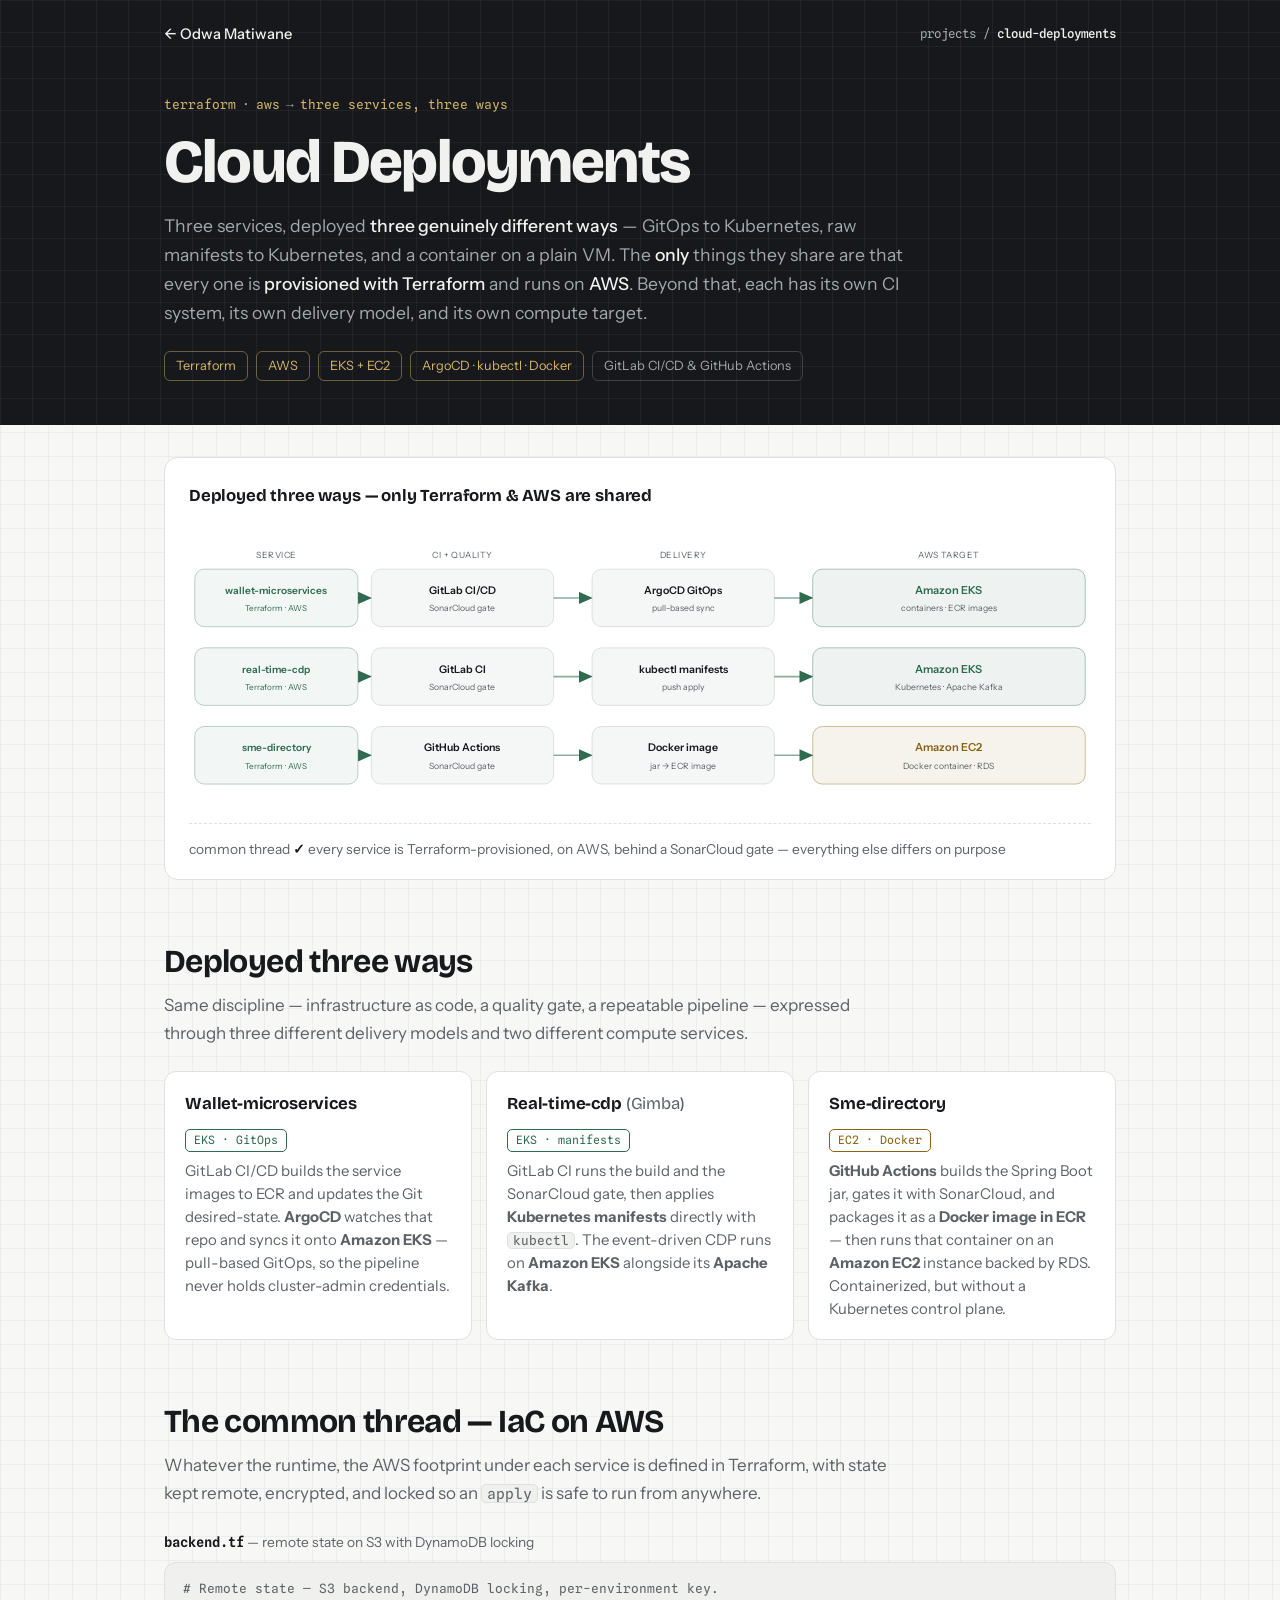
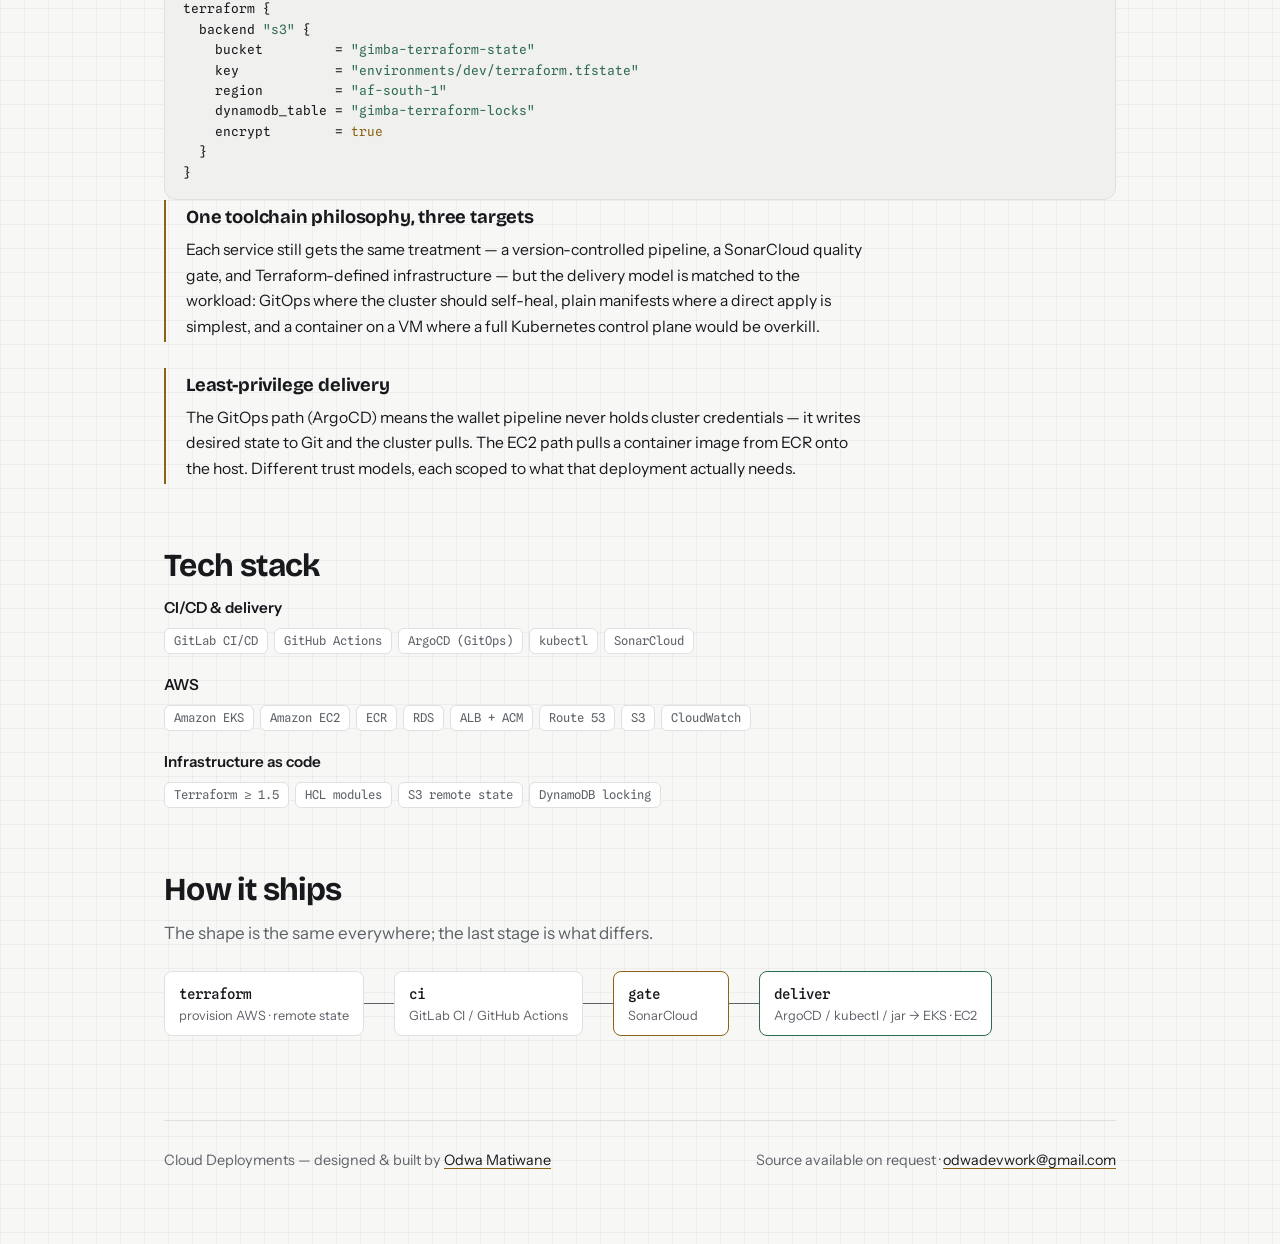
==== commit c86bed6c: "Redesign site; feature SpazaAPi; add demo recordings - New homepage design (graphite, brass accent) " ====
--- a/platform/index.html
+++ b/platform/index.html
@@ -5,220 +5,15 @@
 <meta name="viewport" content="width=device-width, initial-scale=1">
 <title>Cloud Deployments — Three services, three ways on AWS | Odwa Matiwane</title>
 <meta name="description" content="Three services deployed three different ways on AWS — ArgoCD GitOps to EKS, Kubernetes manifests to EKS, and a Dockerized Spring Boot app on EC2 — with the only common thread being Terraform-provisioned infrastructure on AWS.">
-<link rel="icon" href="data:image/svg+xml,%3Csvg xmlns='http://www.w3.org/2000/svg' viewBox='0 0 64 64'%3E%3Cdefs%3E%3ClinearGradient id='g' x1='0' y1='0' x2='1' y2='1'%3E%3Cstop offset='0' stop-color='%232dd4bf'/%3E%3Cstop offset='.5' stop-color='%2338bdf8'/%3E%3Cstop offset='1' stop-color='%237aa2ff'/%3E%3C/linearGradient%3E%3C/defs%3E%3Ccircle cx='32' cy='32' r='32' fill='url(%23g)'/%3E%3Ctext x='32' y='42' font-family='Arial,sans-serif' font-size='26' font-weight='700' text-anchor='middle' fill='%230b1020'%3EOM%3C/text%3E%3C/svg%3E">
-<link href="https://fonts.googleapis.com/css2?family=Inter:wght@400;500;600;700&family=JetBrains+Mono:wght@400;600&display=swap" rel="stylesheet">
-<style>
-  :root {
-    --bg: #0b1020;
-    --panel: rgba(255, 255, 255, 0.04);
-    --border: rgba(255, 255, 255, 0.08);
-    --border-strong: rgba(255, 255, 255, 0.18);
-    --text: #f1f5fb;
-    --muted: #9aa4b8;
-    --accent: #2dd4bf;
-    --accent-2: #38bdf8;
-    --good: #4ade80;
-    --amber: #fbbf24;
-  }
-  * { box-sizing: border-box; }
-  html, body { margin: 0; padding: 0; }
-  body {
-    color: var(--text);
-    font-family: 'Inter', -apple-system, BlinkMacSystemFont, "Segoe UI", Helvetica, Arial, sans-serif;
-    line-height: 1.6;
-    font-size: 16px;
-    -webkit-font-smoothing: antialiased;
-    min-height: 100vh;
-    background:
-      radial-gradient(ellipse 80% 60% at 50% -10%, rgba(45, 212, 191, 0.16), transparent 60%),
-      radial-gradient(ellipse 60% 50% at 100% 30%, rgba(56, 189, 248, 0.12), transparent 60%),
-      linear-gradient(180deg, #0b1020 0%, #0a0d1c 100%);
-    background-attachment: fixed;
-  }
-  code, .mono { font-family: 'JetBrains Mono', ui-monospace, SFMono-Regular, Menlo, monospace; }
-  a { color: var(--accent); text-decoration: none; transition: color 0.15s; }
-  a:hover { color: var(--accent-2); }
-  a:focus-visible { outline: 2px solid var(--accent); outline-offset: 3px; border-radius: 4px; }
-  .wrap { max-width: 1040px; margin: 0 auto; padding: 32px 24px 80px; }
-
-  .topbar {
-    display: flex; justify-content: space-between; align-items: center;
-    gap: 16px; flex-wrap: wrap; margin-bottom: 56px;
-    font-size: 0.9rem;
-  }
-  .topbar .back { color: var(--muted); }
-  .topbar .back:hover { color: var(--accent); }
-  .topbar .crumb { color: var(--muted); font-family: 'JetBrains Mono', monospace; font-size: 0.8rem; }
-  .topbar .crumb b { color: var(--text); font-weight: 600; }
-
-  .eyebrow {
-    font-family: 'JetBrains Mono', monospace;
-    font-size: 0.8rem; letter-spacing: 0.02em;
-    color: var(--accent);
-    margin: 0 0 14px;
-  }
-  .eyebrow .sep { color: var(--muted); padding: 0 6px; }
-  h1 {
-    margin: 0 0 16px;
-    font-size: clamp(2rem, 5vw, 3rem);
-    font-weight: 700;
-    letter-spacing: -0.02em;
-    line-height: 1.1;
-    background: linear-gradient(135deg, #f1f5fb 0%, #2dd4bf 100%);
-    -webkit-background-clip: text;
-    background-clip: text;
-    color: transparent;
-  }
-  .thesis { color: var(--muted); font-size: 1.1rem; max-width: 760px; margin: 0 0 22px; }
-  .thesis strong { color: var(--text); font-weight: 500; }
-  .meta-row { display: flex; flex-wrap: wrap; gap: 8px; margin-bottom: 8px; }
-  .pill {
-    font-size: 0.78rem;
-    padding: 4px 12px;
-    border-radius: 999px;
-    background: var(--panel);
-    border: 1px solid var(--border);
-    color: var(--muted);
-  }
-  .pill.hot { color: var(--accent); border-color: rgba(45,212,191,0.35); background: rgba(45,212,191,0.08); }
-
-  h2 { font-size: 1.4rem; font-weight: 600; margin: 64px 0 8px; letter-spacing: -0.01em; }
-  .section-sub { color: var(--muted); margin: 0 0 24px; max-width: 760px; }
-
-  /* ---- Diagram cards ---- */
-  .diagram-card {
-    background: var(--panel);
-    border: 1px solid var(--border);
-    border-radius: 16px;
-    padding: 26px 24px;
-    margin-top: 28px;
-  }
-  .diagram-title {
-    font-family: 'JetBrains Mono', monospace;
-    font-size: 0.75rem; color: var(--muted);
-    text-transform: uppercase; letter-spacing: 0.08em;
-    margin: 0 0 20px;
-  }
-  .diagram-svg { display: block; }
-  .diagram-foot {
-    margin: 20px 0 0; padding-top: 16px;
-    border-top: 1px dashed var(--border);
-    font-size: 0.78rem; color: var(--muted);
-    font-family: 'JetBrains Mono', monospace;
-  }
-  .diagram-foot b { color: var(--good); font-weight: 600; }
-
-  /* ---- Features / per-service ---- */
-  .grid {
-    display: grid;
-    grid-template-columns: repeat(auto-fit, minmax(300px, 1fr));
-    gap: 16px;
-  }
-  .feature {
-    background: var(--panel);
-    border: 1px solid var(--border);
-    border-radius: 14px;
-    padding: 18px 20px;
-  }
-  .feature h3 {
-    margin: 0 0 4px; font-size: 0.95rem; font-weight: 600;
-    font-family: 'JetBrains Mono', monospace;
-    color: var(--accent);
-  }
-  .feature .tgt {
-    display: inline-block; margin: 0 0 8px;
-    font-family: 'JetBrains Mono', monospace; font-size: 0.68rem;
-    letter-spacing: 0.03em; padding: 2px 8px; border-radius: 999px;
-  }
-  .feature .tgt.eks { color: var(--accent-2); background: rgba(56,189,248,0.09); border: 1px solid rgba(56,189,248,0.32); }
-  .feature .tgt.ec2 { color: var(--amber); background: rgba(251,191,36,0.09); border: 1px solid rgba(251,191,36,0.34); }
-  .feature p { margin: 0; font-size: 0.86rem; color: var(--muted); line-height: 1.55; }
-
-  /* ---- Highlights ---- */
-  .hl { border-left: 2px solid rgba(45,212,191,0.4); padding: 2px 0 2px 20px; margin: 0 0 22px; }
-  .hl h3 { margin: 0 0 4px; font-size: 1rem; font-weight: 600; }
-  .hl p { margin: 0; color: var(--muted); font-size: 0.92rem; max-width: 780px; }
-  .hl code {
-    font-size: 0.82em; background: rgba(255,255,255,0.06);
-    padding: 1px 6px; border-radius: 6px; color: var(--text);
-  }
-
-  /* ---- Code ---- */
-  pre.tf {
-    background: rgba(0,0,0,0.32);
-    border: 1px solid var(--border);
-    border-radius: 12px;
-    padding: 16px 18px;
-    overflow-x: auto;
-    font-family: 'JetBrains Mono', monospace;
-    font-size: 0.78rem;
-    line-height: 1.65;
-    color: var(--muted);
-    margin: 0 0 14px;
-  }
-  pre.tf .k { color: var(--accent-2); }
-  pre.tf .s { color: var(--good); }
-  pre.tf .c { color: #6b7280; }
-  .code-label {
-    font-family: 'JetBrains Mono', monospace;
-    font-size: 0.72rem; color: var(--muted);
-    margin: 0 0 8px; letter-spacing: 0.02em;
-  }
-  .code-label b { color: var(--text); font-weight: 600; }
-
-  /* ---- Stack ---- */
-  .stack-group { margin-bottom: 18px; }
-  .stack-label {
-    font-family: 'JetBrains Mono', monospace;
-    font-size: 0.72rem; text-transform: uppercase; letter-spacing: 0.08em;
-    color: var(--muted); margin: 0 0 8px;
-  }
-  .chips { display: flex; flex-wrap: wrap; gap: 6px; }
-  .chip {
-    font-size: 0.75rem; font-weight: 500;
-    padding: 3px 10px; border-radius: 999px;
-    border: 1px solid rgba(45,212,191,0.3);
-    background: rgba(45,212,191,0.07);
-    color: var(--accent);
-    white-space: nowrap;
-  }
-
-  .pipeline-scroll { overflow-x: auto; padding-bottom: 4px; }
-  .pipeline { display: flex; flex-wrap: nowrap; min-width: min-content; }
-  .stage {
-    flex: 0 0 auto; min-width: 108px;
-    display: flex; flex-direction: column; gap: 3px;
-    padding: 12px 14px; margin-right: 28px;
-    background: rgba(255,255,255,0.03);
-    border: 1px solid var(--border);
-    border-radius: 10px;
-    position: relative;
-  }
-  .stage:last-child { margin-right: 0; }
-  .stage:not(:last-child)::after {
-    content: "\2192"; position: absolute; right: -23px; top: 50%;
-    transform: translateY(-50%); color: var(--muted); font-size: 1.05rem;
-  }
-  .stage .s-name { font-weight: 600; font-size: 0.9rem; color: var(--text); font-family: 'JetBrains Mono', monospace; }
-  .stage .s-meta { font-size: 0.72rem; color: var(--muted); line-height: 1.35; }
-  .stage.quality { border-color: rgba(56,189,248,0.4); }
-  .stage.deploy  { border-color: rgba(45,212,191,0.45); background: rgba(45,212,191,0.08); }
-
-  footer {
-    color: var(--muted);
-    margin-top: 80px; padding-top: 32px;
-    border-top: 1px solid var(--border);
-    font-size: 0.85rem;
-    display: flex; justify-content: space-between; flex-wrap: wrap; gap: 12px;
-  }
-</style>
+<link rel="icon" href="data:image/svg+xml,%3Csvg xmlns='http://www.w3.org/2000/svg' viewBox='0 0 64 64'%3E%3Crect width='64' height='64' rx='14' fill='%2316181b'/%3E%3Ctext x='32' y='42' font-family='Arial,sans-serif' font-size='26' font-weight='700' text-anchor='middle' fill='%23d4b56a'%3EOM%3C/text%3E%3C/svg%3E">
+<link rel="stylesheet" href="/assets/writeup.css">
 </head>
 <body>
 <div class="wrap">
 
 <nav class="topbar">
-  <a class="back" href="https://odwaz.github.io/">&larr; odwaz.github.io</a>
-  <span class="crumb">portfolio / <b>cloud-deployments</b></span>
+  <a class="back" href="https://odwaz.github.io/">&larr; Odwa Matiwane</a>
+  <span class="crumb">projects / <b>cloud-deployments</b></span>
 </nav>
 
 <header>
--- a/assets/writeup.css
+++ b/assets/writeup.css
@@ -0,0 +1,247 @@
+/* Shared design for every project write-up on odwaz.github.io.
+   Same identity as the homepage: graphite and off-white, brass as the one accent,
+   Bricolage Grotesque / Instrument Sans / Spline Sans Mono.
+   Each page links this file and keeps only its content; class names match the
+   original write-up template so older pages restyle without markup changes. */
+
+@import url('https://fonts.googleapis.com/css2?family=Bricolage+Grotesque:opsz,wght@12..96,500;12..96,700;12..96,800&family=Instrument+Sans:wght@400;500;600&family=Spline+Sans+Mono:wght@400;500&display=swap');
+
+:root {
+  --paper: #f7f7f6;
+  --grid: rgba(24, 27, 31, 0.045);
+  --surface: #ffffff;
+  --ink: #17191c;
+  --muted: #5d6268;
+  --line: #dfe0e2;
+  --accent: #8a6414;
+  --accent-soft: rgba(176, 138, 46, 0.12);
+  --ok: #2f6b4f;
+  --code-bg: #f0f0ee;
+  --band: #16181b;
+  --on-band: #f1f1ef;
+  --on-band-muted: #a3a8ae;
+  --brass: #d4b56a;
+
+  --display: 'Bricolage Grotesque', 'Segoe UI', sans-serif;
+  --body: 'Instrument Sans', -apple-system, 'Segoe UI', Helvetica, Arial, sans-serif;
+  --mono: 'Spline Sans Mono', ui-monospace, SFMono-Regular, Menlo, monospace;
+}
+@media (prefers-color-scheme: dark) {
+  :root {
+    --paper: #111315;
+    --grid: rgba(255, 255, 255, 0.03);
+    --surface: #181b1e;
+    --ink: #ececea;
+    --muted: #9ba0a6;
+    --line: #2a2e33;
+    --accent: #d4b56a;
+    --accent-soft: rgba(212, 181, 106, 0.12);
+    --ok: #7fb79a;
+    --code-bg: #0d0f11;
+    --band: #0b0c0e;
+  }
+}
+
+* { box-sizing: border-box; }
+html, body { margin: 0; padding: 0; }
+body {
+  background-color: var(--paper);
+  background-image:
+    linear-gradient(var(--grid) 1px, transparent 1px),
+    linear-gradient(90deg, var(--grid) 1px, transparent 1px);
+  background-size: 24px 24px;
+  color: var(--ink);
+  font-family: var(--body);
+  font-size: 17px;
+  line-height: 1.65;
+  -webkit-font-smoothing: antialiased;
+}
+a { color: var(--ink); text-decoration: underline; text-decoration-color: var(--accent); text-underline-offset: 3px; text-decoration-thickness: 1px; }
+a:hover { color: var(--accent); }
+:focus-visible { outline: 2px solid var(--accent); outline-offset: 3px; border-radius: 4px; }
+code, .mono { font-family: var(--mono); font-size: 0.86em; }
+p code, li code, .hl code, .feature code {
+  background: var(--code-bg); border: 1px solid var(--line); border-radius: 5px; padding: 0 5px;
+}
+
+.wrap { max-width: 1000px; margin: 0 auto; padding: 0 24px 72px; }
+@media (max-width: 600px) { .wrap { padding: 0 16px 56px; } }
+
+/* ---------- Top: dark band like the homepage hero ---------- */
+.topbar {
+  display: flex; justify-content: space-between; align-items: center; gap: 12px; flex-wrap: wrap;
+  font-size: 0.92rem; padding: 22px 0 0;
+}
+.topbar .back { color: var(--on-band); text-decoration: none; font-weight: 500; }
+.topbar .back:hover { color: var(--brass); }
+.topbar .crumb { color: var(--on-band-muted); font-family: var(--mono); font-size: 0.78rem; }
+.topbar .crumb b { color: var(--on-band); font-weight: 500; }
+
+body > .wrap > .topbar,
+body > .wrap > header {
+  /* The band spans the viewport while the content stays in the column. */
+  position: relative;
+}
+body > .wrap > .topbar::before,
+body > .wrap > header::before {
+  content: ""; position: absolute; z-index: -1; top: 0; bottom: 0;
+  left: 50%; width: 100vw; transform: translateX(-50%);
+  background-color: var(--band);
+  background-image:
+    linear-gradient(rgba(255,255,255,0.045) 1px, transparent 1px),
+    linear-gradient(90deg, rgba(255,255,255,0.045) 1px, transparent 1px);
+  background-size: 32px 32px;
+}
+body > .wrap > header { padding: 48px 0 44px; margin-bottom: 8px; color: var(--on-band); }
+body { overflow-x: hidden; }
+
+.eyebrow {
+  font-family: var(--mono); font-size: 0.8rem; color: var(--brass);
+  margin: 0 0 16px;
+}
+.eyebrow .sep { color: var(--on-band-muted); padding: 0 6px; }
+h1 {
+  font-family: var(--display); font-weight: 800;
+  font-size: clamp(2.3rem, 6vw, 3.8rem); line-height: 1.02; letter-spacing: -0.03em;
+  margin: 0 0 18px; color: inherit;
+  background: none; -webkit-background-clip: initial; background-clip: initial;
+}
+.thesis { color: var(--on-band-muted); font-size: 1.1rem; max-width: 64ch; margin: 0 0 24px; }
+.thesis strong { color: var(--on-band); font-weight: 500; }
+.meta-row { display: flex; flex-wrap: wrap; gap: 8px; }
+.pill {
+  font-size: 0.8rem; padding: 3px 11px; border-radius: 6px;
+  border: 1px solid rgba(255,255,255,0.18); color: var(--on-band-muted);
+}
+.pill.hot { color: var(--brass); border-color: rgba(212,181,106,0.45); }
+
+/* ---------- Sections ---------- */
+h2 {
+  font-family: var(--display); font-weight: 700;
+  font-size: clamp(1.5rem, 3vw, 2rem); letter-spacing: -0.02em; line-height: 1.15;
+  margin: 64px 0 10px;
+}
+h3 { font-family: var(--display); letter-spacing: -0.01em; }
+.section-sub { color: var(--muted); margin: 0 0 24px; max-width: 66ch; }
+.lede { font-size: 1.08rem; max-width: 66ch; }
+
+/* Diagram cards (each page draws its own SVG) */
+.flow-card, .diagram-card, .chain-card {
+  background: var(--surface); border: 1px solid var(--line); border-radius: 14px;
+  padding: 24px 24px 18px; margin-top: 32px;
+}
+.flow-title, .diagram-title, .chain-title {
+  font-family: var(--display); font-weight: 700; font-size: 1.05rem; color: var(--ink);
+  margin: 0 0 16px; text-transform: none; letter-spacing: -0.01em;
+}
+.flow-scroll { overflow-x: auto; padding-bottom: 6px; }
+.flow-svg, .diagram-svg, .chain-svg, .arch-svg { display: block; width: 100%; height: auto; }
+/* Below this width the labels get too small to read, so the diagram scrolls inside its card. */
+.flow-scroll > svg, .diagram-scroll > svg { min-width: 680px; }
+.flow-card, .diagram-card, .chain-card { overflow-x: auto; }
+.flow-card > svg, .diagram-card > svg, .chain-card > svg { min-width: 680px; }
+.diagram-foot, .chain-note {
+  margin: 18px 0 0; padding-top: 14px; border-top: 1px dashed var(--line);
+  font-size: 0.86rem; color: var(--muted);
+}
+.diagram-foot b, .chain-note b { color: var(--ink); font-weight: 600; }
+
+/* Older diagrams hard-code the previous palette as SVG attributes; CSS outranks
+   presentation attributes, so remap those colours onto this theme here. */
+svg [fill="#ffffff"], svg [fill="#f1f5fb"] { fill: var(--ink); }
+svg [stroke="#ffffff"] { stroke: var(--ink); }
+svg [fill="#9aa4b8"] { fill: var(--muted); }
+svg [stroke="#9aa4b8"] { stroke: var(--muted); }
+svg [fill="#7aa2ff"], svg [fill="#fbbf24"], svg [fill="#b388ff"] { fill: var(--accent); }
+svg [stroke="#7aa2ff"], svg [stroke="#fbbf24"], svg [stroke="#b388ff"] { stroke: var(--accent); }
+svg [fill="#4ade80"], svg [fill="#2dd4bf"], svg [fill="#38bdf8"] { fill: var(--ok); }
+svg [stroke="#4ade80"], svg [stroke="#2dd4bf"], svg [stroke="#38bdf8"] { stroke: var(--ok); }
+svg text { font-family: var(--body); }
+
+/* Feature grid */
+.grid { display: grid; grid-template-columns: repeat(auto-fit, minmax(270px, 1fr)); gap: 14px; }
+.feature {
+  background: var(--surface); border: 1px solid var(--line); border-radius: 12px; padding: 18px 20px;
+}
+.feature h3 { margin: 0 0 6px; font-size: 1.05rem; font-weight: 700; color: var(--ink); font-family: var(--display); }
+.feature h3::first-letter { text-transform: uppercase; }
+.feature p { margin: 0; font-size: 0.93rem; color: var(--muted); line-height: 1.55; }
+.feature .tgt {
+  display: inline-block; margin: 0 0 8px; font-family: var(--mono); font-size: 0.72rem;
+  padding: 1px 8px; border-radius: 5px; border: 1px solid var(--line); color: var(--muted);
+}
+.feature .tgt.eks { border-color: var(--ok); color: var(--ok); }
+.feature .tgt.ec2 { border-color: var(--accent); color: var(--accent); }
+
+/* Engineering highlights */
+.hl { border-left: 2px solid var(--accent); padding: 2px 0 2px 20px; margin: 0 0 26px; }
+.hl h3 { margin: 0 0 4px; font-size: 1.15rem; font-weight: 700; }
+.hl p { margin: 0; color: var(--ink); font-size: 0.98rem; max-width: 68ch; }
+
+/* Stack */
+.stack-group { margin-bottom: 18px; }
+.stack-label { font-weight: 600; font-size: 0.95rem; color: var(--ink); margin: 0 0 8px; text-transform: none; letter-spacing: 0; font-family: var(--body); }
+.chips { display: flex; flex-wrap: wrap; gap: 6px; }
+.chip {
+  font-family: var(--mono); font-size: 0.76rem; padding: 2px 9px; border-radius: 6px;
+  border: 1px solid var(--line); background: var(--surface); color: var(--muted); white-space: nowrap;
+}
+
+/* Code */
+pre.code, pre.tf {
+  background: var(--code-bg); border: 1px solid var(--line); border-radius: 12px;
+  padding: 16px 18px; overflow-x: auto; margin: 0;
+  font-family: var(--mono); font-size: 0.8rem; line-height: 1.6; color: var(--ink);
+}
+pre .c { color: var(--muted); }
+pre.tf .k { color: var(--accent); }
+pre.tf .s { color: var(--ok); }
+.code-label { font-size: 0.86rem; color: var(--muted); margin: 0 0 8px; }
+.code-label b { color: var(--ink); font-weight: 600; font-family: var(--mono); }
+
+/* API list */
+.api-list { list-style: none; margin: 0; padding: 0; border: 1px solid var(--line); border-radius: 12px; background: var(--surface); overflow: hidden; }
+.api-list li {
+  display: grid; grid-template-columns: 64px minmax(0, 1.2fr) minmax(0, 1fr); gap: 4px 14px; align-items: baseline;
+  padding: 11px 16px; border-top: 1px solid var(--line); font-size: 0.9rem;
+}
+.api-list li:first-child { border-top: 0; }
+.api-list .m { font-family: var(--mono); font-size: 0.76rem; font-weight: 500; color: var(--accent); }
+.api-list .p { font-family: var(--mono); font-size: 0.8rem; overflow-wrap: anywhere; }
+.api-list .d { color: var(--muted); }
+@media (max-width: 640px) { .api-list li { grid-template-columns: 56px 1fr; } .api-list .d { grid-column: 2; } }
+
+/* Pipeline */
+.pipeline-scroll { overflow-x: auto; padding-bottom: 4px; }
+.pipeline { display: flex; flex-wrap: nowrap; min-width: min-content; }
+.stage {
+  flex: 0 0 auto; min-width: 116px; display: flex; flex-direction: column; gap: 2px;
+  padding: 10px 14px; margin-right: 30px; background: var(--surface);
+  border: 1px solid var(--line); border-radius: 8px; position: relative;
+}
+.stage:last-child { margin-right: 0; }
+.stage:not(:last-child)::after {
+  content: ""; position: absolute; right: -31px; top: 50%; width: 30px; height: 1px; background: var(--muted);
+}
+.stage .s-name { font-family: var(--mono); font-weight: 500; font-size: 0.88rem; }
+.stage .s-meta { font-size: 0.8rem; color: var(--muted); line-height: 1.35; }
+.stage.quality { border-color: var(--accent); }
+.stage.deploy { border-color: var(--ok); }
+
+/* Recorded runs */
+figure.run { margin: 32px 0 0; }
+figure.run video {
+  display: block; width: 100%; aspect-ratio: 16 / 9; border-radius: 14px;
+  border: 1px solid var(--line); background: var(--band);
+}
+figure.run.wide video { aspect-ratio: 16 / 10; }
+figure.run figcaption { color: var(--muted); font-size: 0.88rem; margin-top: 10px; }
+
+/* Plain lists inside sections */
+.points { margin: 0; padding-left: 1.2em; max-width: 68ch; }
+.points li { margin: 0 0 8px; }
+
+footer {
+  color: var(--muted); margin-top: 80px; padding-top: 28px; border-top: 1px solid var(--line);
+  font-size: 0.9rem; display: flex; justify-content: space-between; flex-wrap: wrap; gap: 12px;
+}
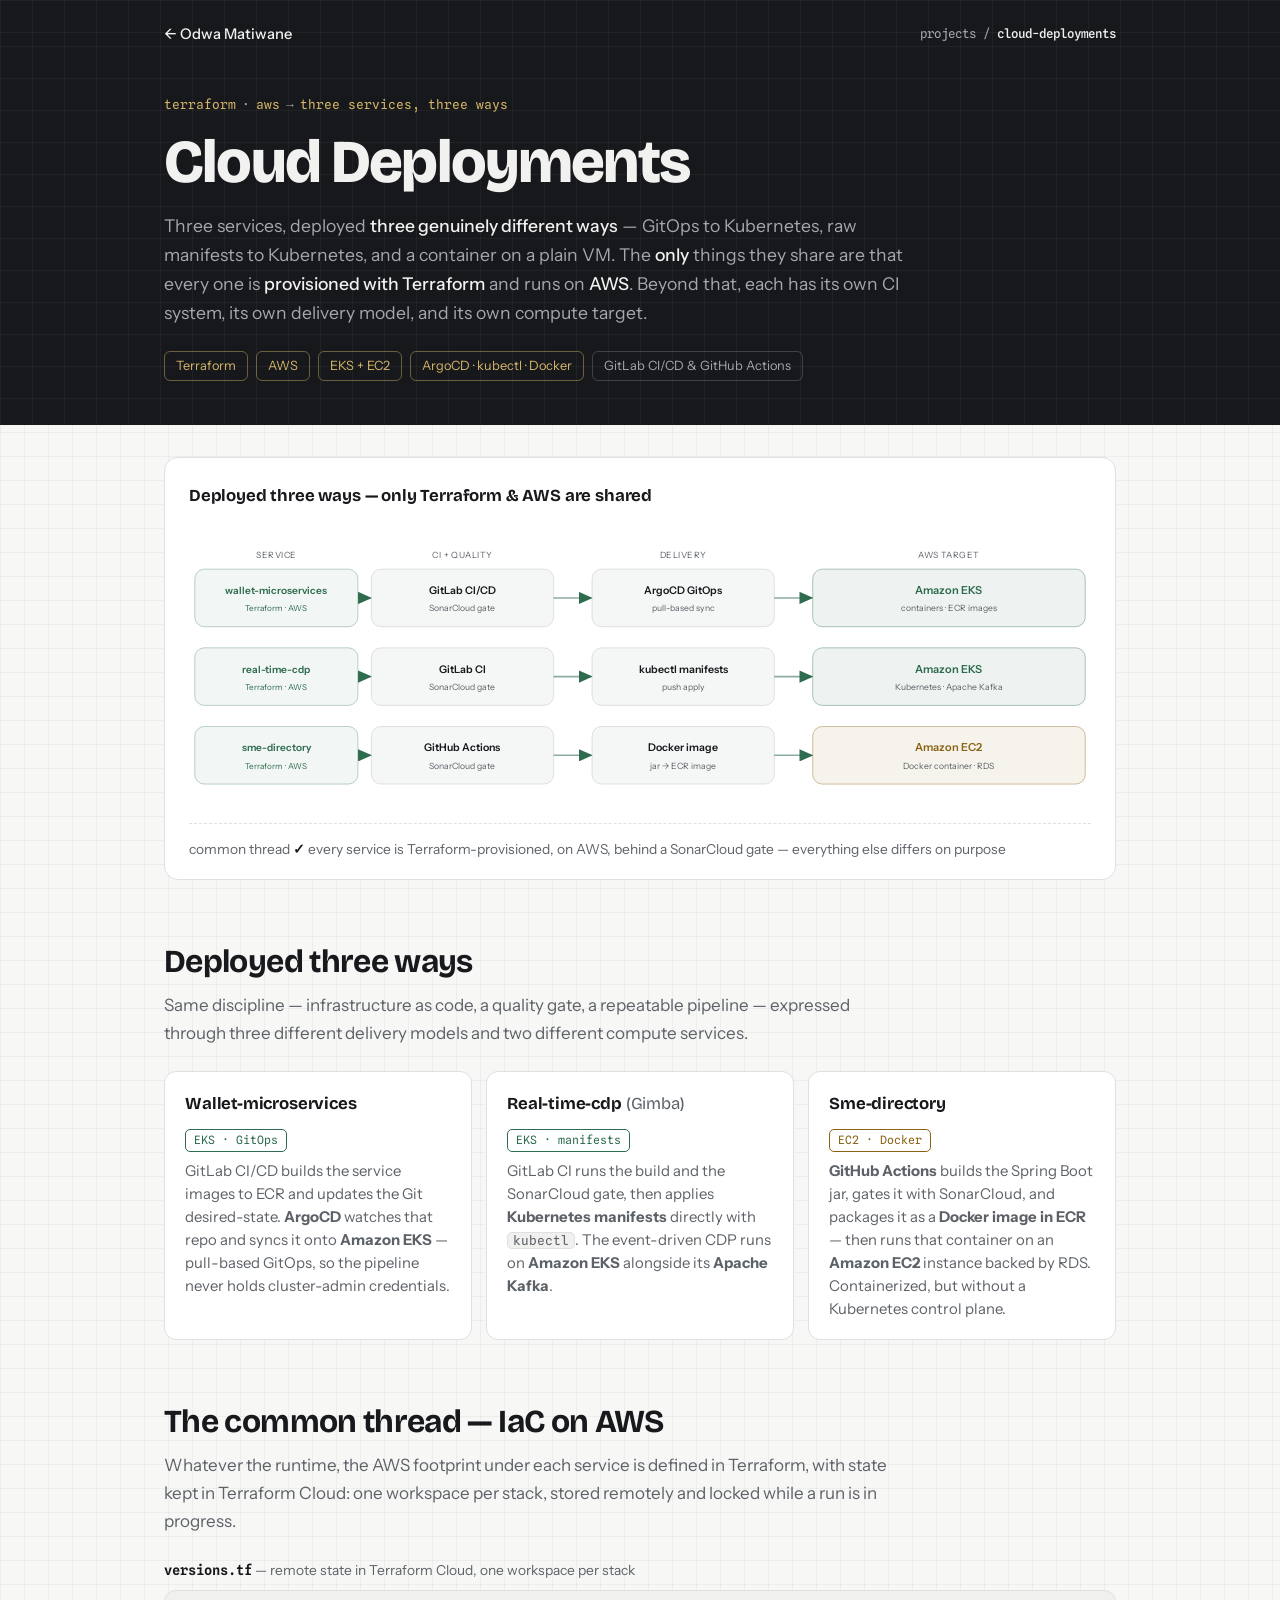
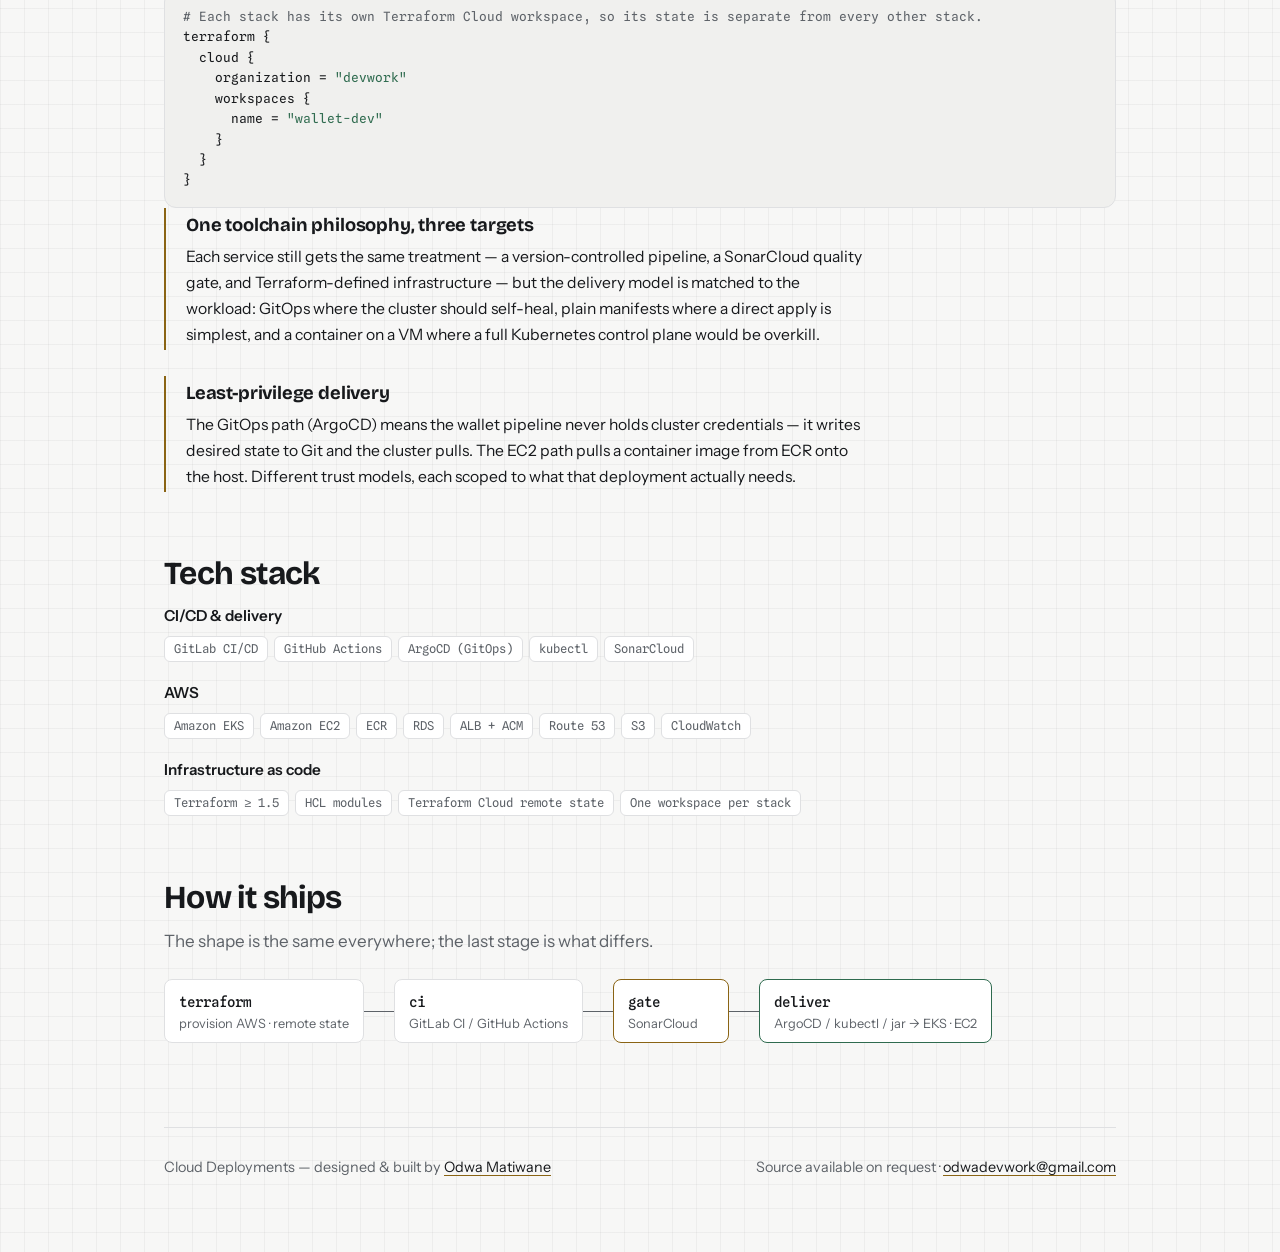
==== commit b0ea53d0: "Platform write-up: state is in Terraform Cloud, one workspace per stack (S3 backend was retired in O" ====
--- a/platform/index.html
+++ b/platform/index.html
@@ -156,17 +156,16 @@
 </div>
 
 <h2>The common thread &mdash; IaC on AWS</h2>
-<p class="section-sub">Whatever the runtime, the AWS footprint under each service is defined in Terraform, with state kept remote, encrypted, and locked so an <code class="mono">apply</code> is safe to run from anywhere.</p>
-
-<p class="code-label"><b>backend.tf</b> &mdash; remote state on S3 with DynamoDB locking</p>
-<pre class="tf"><span class="c"># Remote state — S3 backend, DynamoDB locking, per-environment key.</span>
+<p class="section-sub">Whatever the runtime, the AWS footprint under each service is defined in Terraform, with state kept in Terraform Cloud: one workspace per stack, stored remotely and locked while a run is in progress.</p>
+
+<p class="code-label"><b>versions.tf</b> &mdash; remote state in Terraform Cloud, one workspace per stack</p>
+<pre class="tf"><span class="c"># Each stack has its own Terraform Cloud workspace, so its state is separate from every other stack.</span>
 terraform {
-  backend <span class="s">"s3"</span> {
-    bucket         = <span class="s">"gimba-terraform-state"</span>
-    key            = <span class="s">"environments/dev/terraform.tfstate"</span>
-    region         = <span class="s">"af-south-1"</span>
-    dynamodb_table = <span class="s">"gimba-terraform-locks"</span>
-    encrypt        = <span class="k">true</span>
+  cloud {
+    organization = <span class="s">"devwork"</span>
+    workspaces {
+      name = <span class="s">"wallet-dev"</span>
+    }
   }
 }</pre>
 
@@ -195,7 +194,7 @@
 <div class="stack-group">
   <p class="stack-label">Infrastructure as code</p>
   <div class="chips">
-    <span class="chip">Terraform &ge; 1.5</span><span class="chip">HCL modules</span><span class="chip">S3 remote state</span><span class="chip">DynamoDB locking</span>
+    <span class="chip">Terraform &ge; 1.5</span><span class="chip">HCL modules</span><span class="chip">Terraform Cloud remote state</span><span class="chip">One workspace per stack</span>
   </div>
 </div>
 
--- a/assets/writeup.css
+++ b/assets/writeup.css
@@ -241,6 +241,19 @@
 .points { margin: 0; padding-left: 1.2em; max-width: 68ch; }
 .points li { margin: 0 0 8px; }
 
+/* Spec tables: services, topics, schemas. Scroll sideways on narrow screens. */
+.spec-scroll { overflow-x: auto; margin: 18px 0 0; border: 1px solid var(--line); border-radius: 12px; background: var(--surface); }
+table.spec { width: 100%; min-width: 640px; border-collapse: collapse; font-size: 0.86rem; }
+table.spec th, table.spec td { text-align: left; vertical-align: top; padding: 10px 14px; border-bottom: 1px solid var(--line); }
+table.spec tr:last-child td { border-bottom: 0; }
+table.spec th { font-size: 0.72rem; font-weight: 600; letter-spacing: 0.06em; text-transform: uppercase; color: var(--muted); }
+table.spec td:first-child { font-weight: 600; white-space: nowrap; }
+table.spec code { font-size: 0.8em; }
+
+/* Side-by-side code samples (event payloads) */
+.code-pair { display: grid; grid-template-columns: repeat(auto-fit, minmax(280px, 1fr)); gap: 16px; margin: 18px 0 0; }
+.code-pair .code-label { margin: 0 0 6px; }
+
 footer {
   color: var(--muted); margin-top: 80px; padding-top: 28px; border-top: 1px solid var(--line);
   font-size: 0.9rem; display: flex; justify-content: space-between; flex-wrap: wrap; gap: 12px;
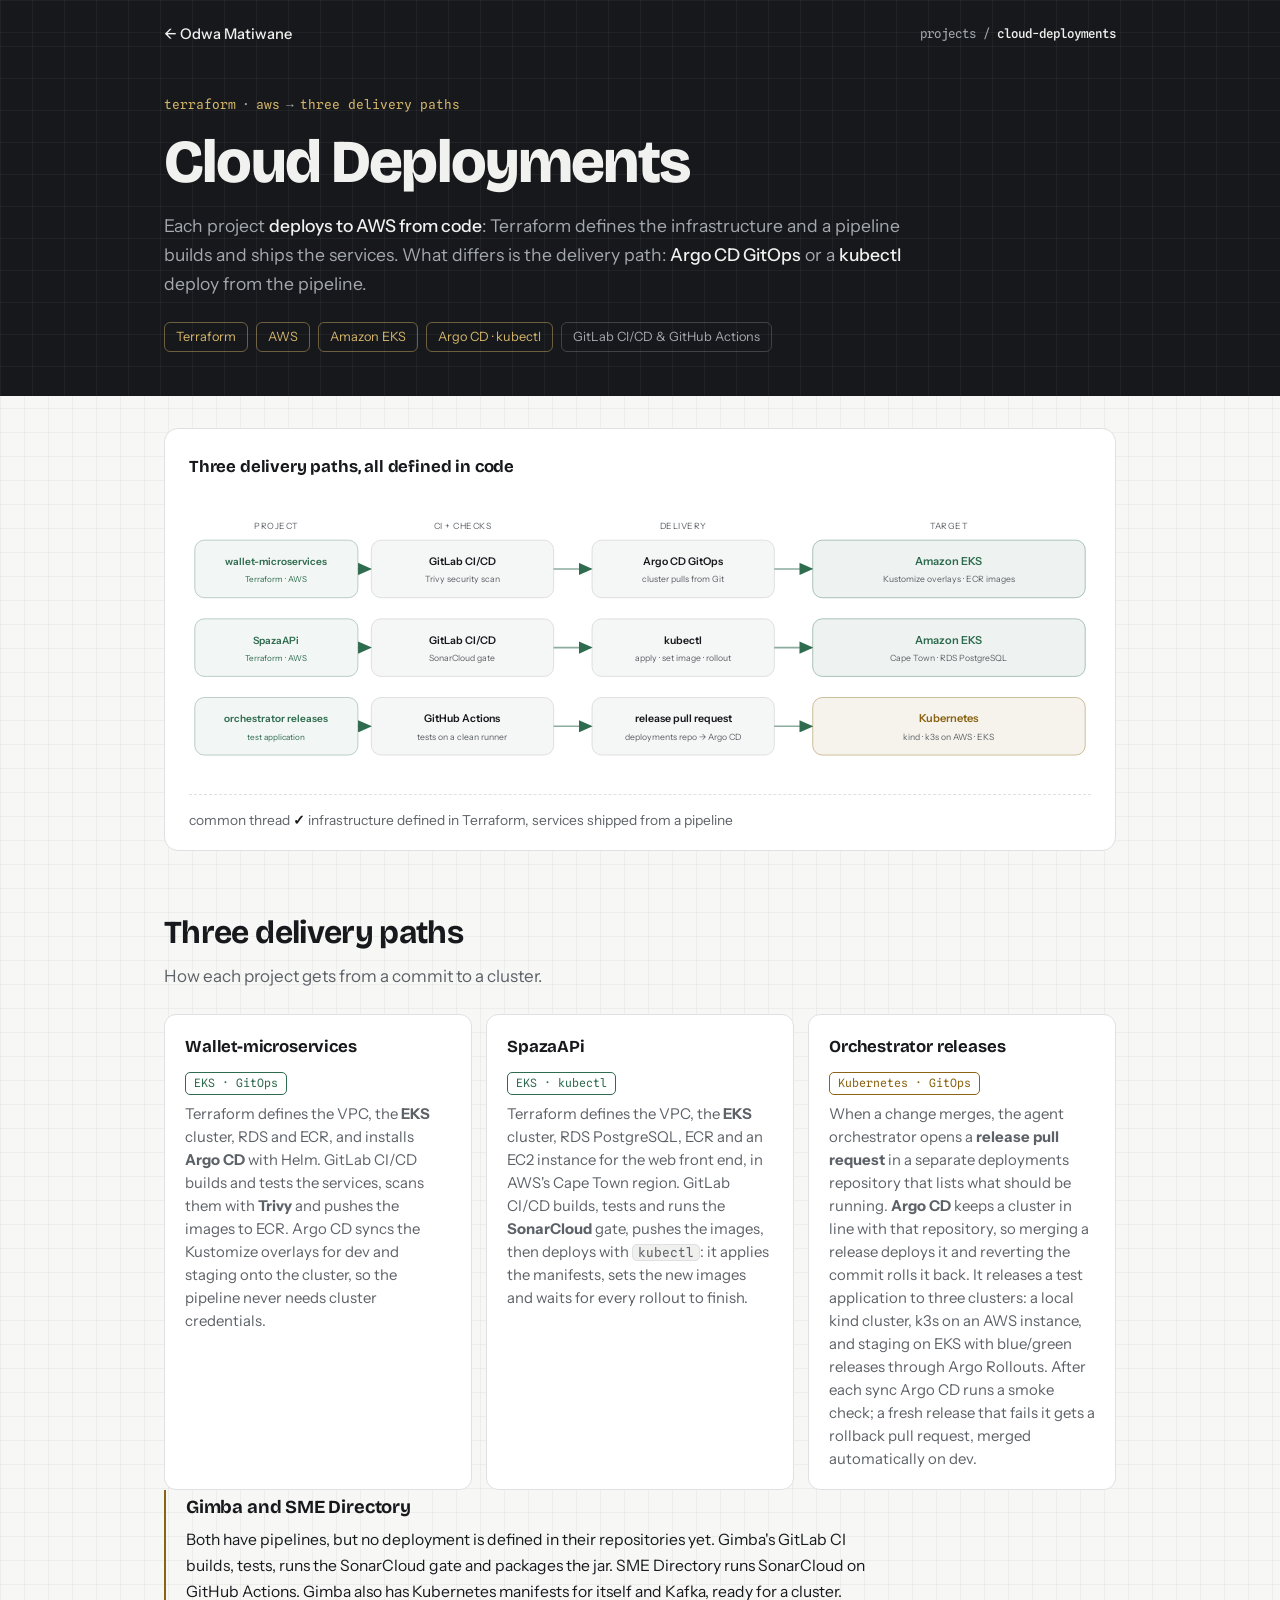
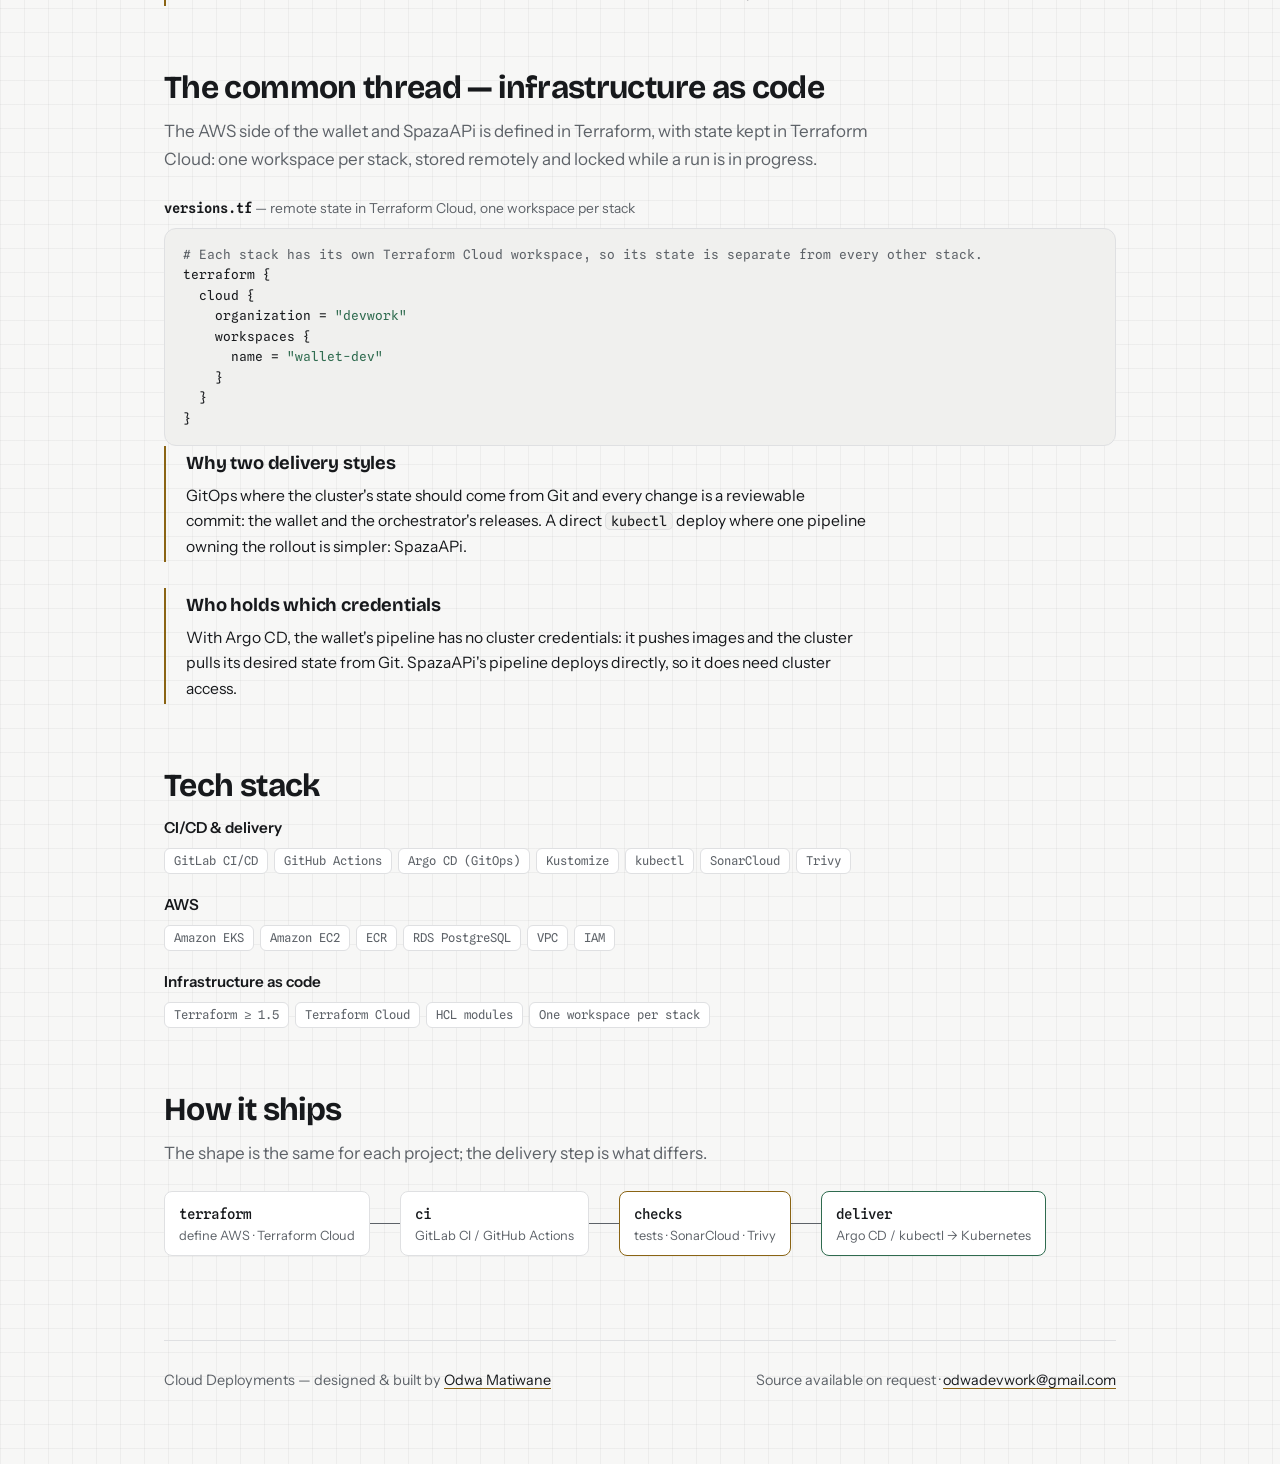
==== commit 6d66a620: "Platform write-up and landing: deployment paths as they are in the code; release diagram matches the" ====
--- a/platform/index.html
+++ b/platform/index.html
@@ -3,8 +3,8 @@
 <head>
 <meta charset="utf-8">
 <meta name="viewport" content="width=device-width, initial-scale=1">
-<title>Cloud Deployments — Three services, three ways on AWS | Odwa Matiwane</title>
-<meta name="description" content="Three services deployed three different ways on AWS — ArgoCD GitOps to EKS, Kubernetes manifests to EKS, and a Dockerized Spring Boot app on EC2 — with the only common thread being Terraform-provisioned infrastructure on AWS.">
+<title>Cloud Deployments — How my projects deploy to AWS | Odwa Matiwane</title>
+<meta name="description" content="How my projects deploy to AWS: Terraform for the infrastructure, and Argo CD GitOps or kubectl from the pipeline for the services.">
 <link rel="icon" href="data:image/svg+xml,%3Csvg xmlns='http://www.w3.org/2000/svg' viewBox='0 0 64 64'%3E%3Crect width='64' height='64' rx='14' fill='%2316181b'/%3E%3Ctext x='32' y='42' font-family='Arial,sans-serif' font-size='26' font-weight='700' text-anchor='middle' fill='%23d4b56a'%3EOM%3C/text%3E%3C/svg%3E">
 <link rel="stylesheet" href="/assets/writeup.css">
 </head>
@@ -17,27 +17,26 @@
 </nav>
 
 <header>
-  <p class="eyebrow">terraform<span class="sep">&middot;</span>aws<span class="sep">&rarr;</span>three services, three ways</p>
+  <p class="eyebrow">terraform<span class="sep">&middot;</span>aws<span class="sep">&rarr;</span>three delivery paths</p>
   <h1>Cloud Deployments</h1>
   <p class="thesis">
-    Three services, deployed <strong>three genuinely different ways</strong> &mdash; GitOps to Kubernetes,
-    raw manifests to Kubernetes, and a container on a plain VM. The <strong>only</strong> things they share are that
-    every one is <strong>provisioned with Terraform</strong> and runs on <strong>AWS</strong>. Beyond that, each
-    has its own CI system, its own delivery model, and its own compute target.
+    Each project <strong>deploys to AWS from code</strong>: Terraform defines the infrastructure and a pipeline
+    builds and ships the services. What differs is the delivery path: <strong>Argo CD GitOps</strong> or a
+    <strong>kubectl</strong> deploy from the pipeline.
   </p>
   <div class="meta-row">
     <span class="pill hot">Terraform</span>
     <span class="pill hot">AWS</span>
-    <span class="pill hot">EKS + EC2</span>
-    <span class="pill hot">ArgoCD &middot; kubectl &middot; Docker</span>
+    <span class="pill hot">Amazon EKS</span>
+    <span class="pill hot">Argo CD &middot; kubectl</span>
     <span class="pill">GitLab CI/CD &amp; GitHub Actions</span>
   </div>
 </header>
 
 <div class="diagram-card">
-  <p class="diagram-title">Deployed three ways &mdash; only Terraform &amp; AWS are shared</p>
-  <svg class="diagram-svg" viewBox="0 0 940 292" width="100%" height="auto" role="img"
-       aria-label="Three deployment lanes. wallet-microservices: GitLab CI/CD and SonarCloud, delivered by ArgoCD GitOps to Amazon EKS. real-time-cdp: GitLab CI and SonarCloud, delivered by kubectl manifests to Amazon EKS with Kafka. sme-directory: GitHub Actions and SonarCloud, packaged as a Docker image in ECR and run as a container on Amazon EC2 with RDS. All three are provisioned by Terraform on AWS."
+  <p class="diagram-title">Three delivery paths, all defined in code</p>
+  <svg class="diagram-svg" viewBox="0 0 940 292" width="100%" role="img"
+       aria-label="Three delivery paths. wallet-microservices: GitLab CI/CD with a Trivy scan, delivered by Argo CD GitOps to Amazon EKS. SpazaAPi: GitLab CI/CD with a SonarCloud gate, delivered by kubectl from the pipeline to Amazon EKS. Orchestrator releases: GitHub Actions, delivered by a release pull request to a deployments repository that Argo CD syncs to Kubernetes, a local kind cluster, k3s on an AWS instance, and staging on EKS. The wallet and SpazaAPi infrastructure is defined in Terraform."
        font-family="Inter, -apple-system, Segoe UI, Helvetica, Arial, sans-serif">
     <defs>
       <marker id="dArr" markerWidth="9" markerHeight="8" refX="8" refY="4" orient="auto">
@@ -45,15 +44,13 @@
       </marker>
     </defs>
 
-    <!-- column headers -->
     <g font-family="'JetBrains Mono', ui-monospace, monospace" font-size="9" fill="#9aa4b8" text-anchor="middle" letter-spacing="0.5">
-      <text x="91"  y="34">SERVICE</text>
-      <text x="285" y="34">CI + QUALITY</text>
+      <text x="91"  y="34">PROJECT</text>
+      <text x="285" y="34">CI + CHECKS</text>
       <text x="515" y="34">DELIVERY</text>
-      <text x="792" y="34">AWS TARGET</text>
-    </g>
-
-    <!-- flow arrows -->
+      <text x="792" y="34">TARGET</text>
+    </g>
+
     <g stroke="#2dd4bf" stroke-opacity="0.55" stroke-width="1.6" marker-end="url(#dArr)">
       <line x1="176" y1="76"  x2="189" y2="76"/>
       <line x1="380" y1="76"  x2="419" y2="76"/>
@@ -66,7 +63,6 @@
       <line x1="610" y1="240" x2="649" y2="240"/>
     </g>
 
-    <!-- ===== service label boxes ===== -->
     <g>
       <rect x="6" y="46"  width="170" height="60" rx="10" fill="#2dd4bf" fill-opacity="0.06" stroke="#2dd4bf" stroke-opacity="0.32"/>
       <rect x="6" y="128" width="170" height="60" rx="10" fill="#2dd4bf" fill-opacity="0.06" stroke="#2dd4bf" stroke-opacity="0.32"/>
@@ -74,16 +70,15 @@
     </g>
     <g text-anchor="middle" font-family="'JetBrains Mono', ui-monospace, monospace" font-weight="600" font-size="10.5" fill="#2dd4bf">
       <text x="91" y="72">wallet-microservices</text>
-      <text x="91" y="154">real-time-cdp</text>
-      <text x="91" y="236">sme-directory</text>
+      <text x="91" y="154">SpazaAPi</text>
+      <text x="91" y="236">orchestrator releases</text>
     </g>
     <g text-anchor="middle" font-size="8.5" fill="#4ade80">
       <text x="91" y="90">Terraform &#183; AWS</text>
       <text x="91" y="172">Terraform &#183; AWS</text>
-      <text x="91" y="254">Terraform &#183; AWS</text>
-    </g>
-
-    <!-- ===== CI + quality boxes ===== -->
+      <text x="91" y="254">test application</text>
+    </g>
+
     <g>
       <rect x="190" y="46"  width="190" height="60" rx="10" fill="#ffffff" fill-opacity="0.04" stroke="#ffffff" stroke-opacity="0.12"/>
       <rect x="190" y="128" width="190" height="60" rx="10" fill="#ffffff" fill-opacity="0.04" stroke="#ffffff" stroke-opacity="0.12"/>
@@ -91,72 +86,75 @@
     </g>
     <g text-anchor="middle" font-family="'JetBrains Mono', ui-monospace, monospace" font-weight="600" font-size="11" fill="#f1f5fb">
       <text x="285" y="72">GitLab CI/CD</text>
-      <text x="285" y="154">GitLab CI</text>
+      <text x="285" y="154">GitLab CI/CD</text>
       <text x="285" y="236">GitHub Actions</text>
     </g>
     <g text-anchor="middle" font-size="9" fill="#9aa4b8">
-      <text x="285" y="90">SonarCloud gate</text>
+      <text x="285" y="90">Trivy security scan</text>
       <text x="285" y="172">SonarCloud gate</text>
-      <text x="285" y="254">SonarCloud gate</text>
-    </g>
-
-    <!-- ===== delivery boxes ===== -->
+      <text x="285" y="254">tests on a clean runner</text>
+    </g>
+
     <g>
       <rect x="420" y="46"  width="190" height="60" rx="10" fill="#ffffff" fill-opacity="0.04" stroke="#ffffff" stroke-opacity="0.12"/>
       <rect x="420" y="128" width="190" height="60" rx="10" fill="#ffffff" fill-opacity="0.04" stroke="#ffffff" stroke-opacity="0.12"/>
       <rect x="420" y="210" width="190" height="60" rx="10" fill="#ffffff" fill-opacity="0.04" stroke="#ffffff" stroke-opacity="0.12"/>
     </g>
     <g text-anchor="middle" font-family="'JetBrains Mono', ui-monospace, monospace" font-weight="600" font-size="11" fill="#f1f5fb">
-      <text x="515" y="72">ArgoCD GitOps</text>
-      <text x="515" y="154">kubectl manifests</text>
-      <text x="515" y="236">Docker image</text>
+      <text x="515" y="72">Argo CD GitOps</text>
+      <text x="515" y="154">kubectl</text>
+      <text x="515" y="236">release pull request</text>
     </g>
     <g text-anchor="middle" font-size="9" fill="#9aa4b8">
-      <text x="515" y="90">pull-based sync</text>
-      <text x="515" y="172">push apply</text>
-      <text x="515" y="254">jar &#8594; ECR image</text>
-    </g>
-
-    <!-- ===== AWS target boxes ===== -->
+      <text x="515" y="90">cluster pulls from Git</text>
+      <text x="515" y="172">apply &#183; set image &#183; rollout</text>
+      <text x="515" y="254">deployments repo &#8594; Argo CD</text>
+    </g>
+
     <rect x="650" y="46"  width="284" height="60" rx="10" fill="#38bdf8" fill-opacity="0.08" stroke="#38bdf8" stroke-opacity="0.4"/>
     <rect x="650" y="128" width="284" height="60" rx="10" fill="#38bdf8" fill-opacity="0.08" stroke="#38bdf8" stroke-opacity="0.4"/>
     <rect x="650" y="210" width="284" height="60" rx="10" fill="#fbbf24" fill-opacity="0.08" stroke="#fbbf24" stroke-opacity="0.42"/>
     <g text-anchor="middle" font-family="'JetBrains Mono', ui-monospace, monospace" font-weight="600" font-size="11.5">
       <text x="792" y="72"  fill="#38bdf8">Amazon EKS</text>
       <text x="792" y="154" fill="#38bdf8">Amazon EKS</text>
-      <text x="792" y="236" fill="#fbbf24">Amazon EC2</text>
+      <text x="792" y="236" fill="#fbbf24">Kubernetes</text>
     </g>
     <g text-anchor="middle" font-size="9" fill="#9aa4b8">
-      <text x="792" y="90">containers &#183; ECR images</text>
-      <text x="792" y="172">Kubernetes &#183; Apache Kafka</text>
-      <text x="792" y="254">Docker container &#183; RDS</text>
+      <text x="792" y="90">Kustomize overlays &#183; ECR images</text>
+      <text x="792" y="172">Cape Town &#183; RDS PostgreSQL</text>
+      <text x="792" y="254">kind &#183; k3s on AWS &#183; EKS</text>
     </g>
   </svg>
-  <p class="diagram-foot">common thread <b>&#10003;</b> every service is Terraform-provisioned, on AWS, behind a SonarCloud gate &mdash; everything else differs on purpose</p>
-</div>
-
-<h2>Deployed three ways</h2>
-<p class="section-sub">Same discipline &mdash; infrastructure as code, a quality gate, a repeatable pipeline &mdash; expressed through three different delivery models and two different compute services.</p>
+  <p class="diagram-foot">common thread <b>&#10003;</b> infrastructure defined in Terraform, services shipped from a pipeline</p>
+</div>
+
+<h2>Three delivery paths</h2>
+<p class="section-sub">How each project gets from a commit to a cluster.</p>
 <div class="grid">
   <div class="feature">
     <h3>wallet-microservices</h3>
     <span class="tgt eks">EKS &middot; GitOps</span>
-    <p>GitLab CI/CD builds the service images to ECR and updates the Git desired-state. <b>ArgoCD</b> watches that repo and syncs it onto <b>Amazon EKS</b> &mdash; pull-based GitOps, so the pipeline never holds cluster-admin credentials.</p>
+    <p>Terraform defines the VPC, the <b>EKS</b> cluster, RDS and ECR, and installs <b>Argo CD</b> with Helm. GitLab CI/CD builds and tests the services, scans them with <b>Trivy</b> and pushes the images to ECR. Argo CD syncs the Kustomize overlays for dev and staging onto the cluster, so the pipeline never needs cluster credentials.</p>
   </div>
   <div class="feature">
-    <h3>real-time-cdp <span style="color:var(--muted);font-weight:400">(Gimba)</span></h3>
-    <span class="tgt eks">EKS &middot; manifests</span>
-    <p>GitLab CI runs the build and the SonarCloud gate, then applies <b>Kubernetes manifests</b> directly with <code>kubectl</code>. The event-driven CDP runs on <b>Amazon EKS</b> alongside its <b>Apache Kafka</b>.</p>
+    <h3>SpazaAPi</h3>
+    <span class="tgt eks">EKS &middot; kubectl</span>
+    <p>Terraform defines the VPC, the <b>EKS</b> cluster, RDS PostgreSQL, ECR and an EC2 instance for the web front end, in AWS's Cape Town region. GitLab CI/CD builds, tests and runs the <b>SonarCloud</b> gate, pushes the images, then deploys with <code>kubectl</code>: it applies the manifests, sets the new images and waits for every rollout to finish.</p>
   </div>
   <div class="feature">
-    <h3>sme-directory</h3>
-    <span class="tgt ec2">EC2 &middot; Docker</span>
-    <p><b>GitHub Actions</b> builds the Spring Boot jar, gates it with SonarCloud, and packages it as a <b>Docker image in ECR</b> &mdash; then runs that container on an <b>Amazon EC2</b> instance backed by RDS. Containerized, but without a Kubernetes control plane.</p>
-  </div>
-</div>
-
-<h2>The common thread &mdash; IaC on AWS</h2>
-<p class="section-sub">Whatever the runtime, the AWS footprint under each service is defined in Terraform, with state kept in Terraform Cloud: one workspace per stack, stored remotely and locked while a run is in progress.</p>
+    <h3>Orchestrator releases</h3>
+    <span class="tgt ec2">Kubernetes &middot; GitOps</span>
+    <p>When a change merges, the agent orchestrator opens a <b>release pull request</b> in a separate deployments repository that lists what should be running. <b>Argo CD</b> keeps a cluster in line with that repository, so merging a release deploys it and reverting the commit rolls it back. It releases a test application to three clusters: a local kind cluster, k3s on an AWS instance, and staging on EKS with blue/green releases through Argo Rollouts. After each sync Argo CD runs a smoke check; a fresh release that fails it gets a rollback pull request, merged automatically on dev.</p>
+  </div>
+</div>
+
+<div class="hl">
+  <h3>Gimba and SME Directory</h3>
+  <p>Both have pipelines, but no deployment is defined in their repositories yet. Gimba's GitLab CI builds, tests, runs the SonarCloud gate and packages the jar. SME Directory runs SonarCloud on GitHub Actions. Gimba also has Kubernetes manifests for itself and Kafka, ready for a cluster.</p>
+</div>
+
+<h2>The common thread &mdash; infrastructure as code</h2>
+<p class="section-sub">The AWS side of the wallet and SpazaAPi is defined in Terraform, with state kept in Terraform Cloud: one workspace per stack, stored remotely and locked while a run is in progress.</p>
 
 <p class="code-label"><b>versions.tf</b> &mdash; remote state in Terraform Cloud, one workspace per stack</p>
 <pre class="tf"><span class="c"># Each stack has its own Terraform Cloud workspace, so its state is separate from every other stack.</span>
@@ -170,42 +168,42 @@
 }</pre>
 
 <div class="hl">
-  <h3>One toolchain philosophy, three targets</h3>
-  <p>Each service still gets the same treatment &mdash; a version-controlled pipeline, a SonarCloud quality gate, and Terraform-defined infrastructure &mdash; but the delivery model is matched to the workload: GitOps where the cluster should self-heal, plain manifests where a direct apply is simplest, and a container on a VM where a full Kubernetes control plane would be overkill.</p>
+  <h3>Why two delivery styles</h3>
+  <p>GitOps where the cluster's state should come from Git and every change is a reviewable commit: the wallet and the orchestrator's releases. A direct <code>kubectl</code> deploy where one pipeline owning the rollout is simpler: SpazaAPi.</p>
 </div>
 <div class="hl">
-  <h3>Least-privilege delivery</h3>
-  <p>The GitOps path (ArgoCD) means the wallet pipeline never holds cluster credentials &mdash; it writes desired state to Git and the cluster pulls. The EC2 path pulls a container image from ECR onto the host. Different trust models, each scoped to what that deployment actually needs.</p>
+  <h3>Who holds which credentials</h3>
+  <p>With Argo CD, the wallet's pipeline has no cluster credentials: it pushes images and the cluster pulls its desired state from Git. SpazaAPi's pipeline deploys directly, so it does need cluster access.</p>
 </div>
 
 <h2>Tech stack</h2>
 <div class="stack-group">
   <p class="stack-label">CI/CD &amp; delivery</p>
   <div class="chips">
-    <span class="chip">GitLab CI/CD</span><span class="chip">GitHub Actions</span><span class="chip">ArgoCD (GitOps)</span><span class="chip">kubectl</span><span class="chip">SonarCloud</span>
+    <span class="chip">GitLab CI/CD</span><span class="chip">GitHub Actions</span><span class="chip">Argo CD (GitOps)</span><span class="chip">Kustomize</span><span class="chip">kubectl</span><span class="chip">SonarCloud</span><span class="chip">Trivy</span>
   </div>
 </div>
 <div class="stack-group">
   <p class="stack-label">AWS</p>
   <div class="chips">
-    <span class="chip">Amazon EKS</span><span class="chip">Amazon EC2</span><span class="chip">ECR</span><span class="chip">RDS</span><span class="chip">ALB + ACM</span><span class="chip">Route 53</span><span class="chip">S3</span><span class="chip">CloudWatch</span>
+    <span class="chip">Amazon EKS</span><span class="chip">Amazon EC2</span><span class="chip">ECR</span><span class="chip">RDS PostgreSQL</span><span class="chip">VPC</span><span class="chip">IAM</span>
   </div>
 </div>
 <div class="stack-group">
   <p class="stack-label">Infrastructure as code</p>
   <div class="chips">
-    <span class="chip">Terraform &ge; 1.5</span><span class="chip">HCL modules</span><span class="chip">Terraform Cloud remote state</span><span class="chip">One workspace per stack</span>
+    <span class="chip">Terraform &ge; 1.5</span><span class="chip">Terraform Cloud</span><span class="chip">HCL modules</span><span class="chip">One workspace per stack</span>
   </div>
 </div>
 
 <h2>How it ships</h2>
-<p class="section-sub">The shape is the same everywhere; the last stage is what differs.</p>
+<p class="section-sub">The shape is the same for each project; the delivery step is what differs.</p>
 <div class="pipeline-scroll">
   <div class="pipeline">
-    <div class="stage"><span class="s-name">terraform</span><span class="s-meta">provision AWS &middot; remote state</span></div>
+    <div class="stage"><span class="s-name">terraform</span><span class="s-meta">define AWS &middot; Terraform Cloud</span></div>
     <div class="stage"><span class="s-name">ci</span><span class="s-meta">GitLab CI / GitHub Actions</span></div>
-    <div class="stage quality"><span class="s-name">gate</span><span class="s-meta">SonarCloud</span></div>
-    <div class="stage deploy"><span class="s-name">deliver</span><span class="s-meta">ArgoCD / kubectl / jar &rarr; EKS &middot; EC2</span></div>
+    <div class="stage quality"><span class="s-name">checks</span><span class="s-meta">tests &middot; SonarCloud &middot; Trivy</span></div>
+    <div class="stage deploy"><span class="s-name">deliver</span><span class="s-meta">Argo CD / kubectl &rarr; Kubernetes</span></div>
   </div>
 </div>
 
